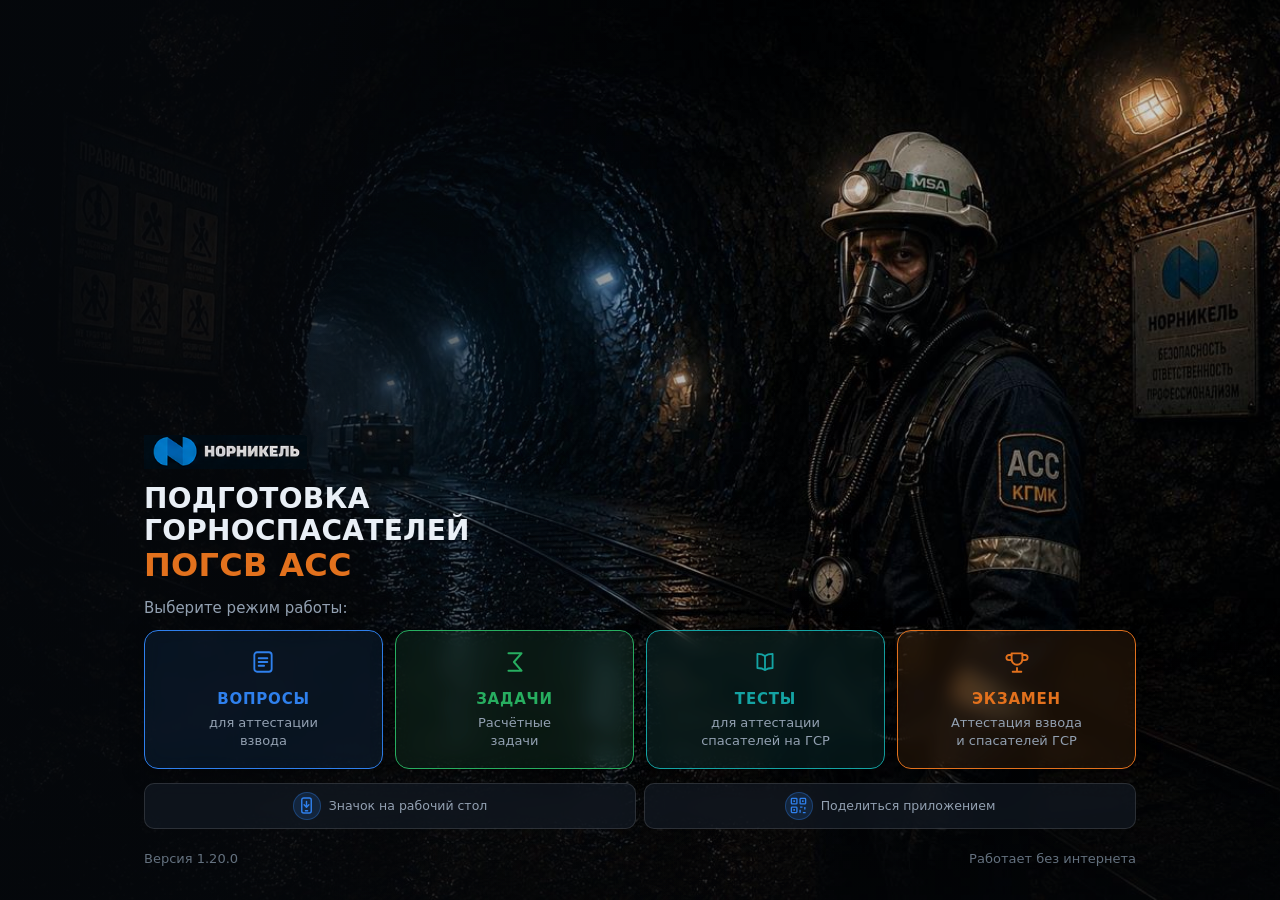
==== index.html @ 76a54cef "Версия 1.20.0: правки по обратной связи от пользователей Вопросы билетов ВГК: - В7-15: верный ответ " ====
<!DOCTYPE html>
<html lang="ru">
<head>
<meta charset="utf-8">
<!-- viewport-fit=cover нужен, чтобы env(safe-area-inset-*) перестал возвращать
     ноль: без него нижняя панель на iPhone уезжает под индикатор «домой».
     Масштабирование пальцами намеренно не запрещаем — им пользуются. -->
<meta name="viewport" content="width=device-width, initial-scale=1, viewport-fit=cover">
<meta name="color-scheme" content="dark">
<!-- Сама страница не кешируется: иначе после обновления приложения браузер
     продолжает показывать старую версию, пока не нажать Ctrl+F5. -->
<meta http-equiv="Cache-Control" content="no-store, must-revalidate">
<meta http-equiv="Pragma" content="no-cache">
<meta http-equiv="Expires" content="0">
<title>Подготовка горноспасателей ПОГСВ АСС</title>

<!-- Метка ?v= обновляется при выпуске новой версии: без неё браузер и телефон
     продолжают показывать старые скрипты из кеша. -->
<link rel="stylesheet" href="assets/styles.css?v=1.20.0">
<link rel="icon" type="image/png" href="assets/img/favicon.png?v=1.20.0">

<!-- Установка на телефон: значок на рабочем столе и запуск без адресной
     строки браузера. Работает после размещения приложения на сайте. -->
<link rel="manifest" href="manifest.webmanifest?v=1.20.0">
<link rel="apple-touch-icon" href="assets/img/icon-192.png?v=1.20.0">
<meta name="theme-color" content="#0b1017">
<meta name="apple-mobile-web-app-capable" content="yes">
<meta name="apple-mobile-web-app-title" content="ПОГСВ АСС">
</head>
<body>

<script>
/* Перехват предложения установки — САМЫМ ПЕРВЫМ, до загрузки всех остальных
   скриптов. Браузер выдаёт beforeinstallprompt один раз и очень рано; если
   подписаться позже, событие уже улетело, и кнопка «Значок на рабочий стол»
   честно, но бесполезно сообщает, что установка недоступна.
   Экран запуска потом забирает событие отсюда. */
window.VGSCH = window.VGSCH || {};
window.VGSCH.install = { event: null, onEvent: null };
window.addEventListener('beforeinstallprompt', function (e) {
  e.preventDefault();
  window.VGSCH.install.event = e;
  if (window.VGSCH.install.onEvent) window.VGSCH.install.onEvent();
});
window.addEventListener('appinstalled', function () {
  window.VGSCH.install.event = null;
  window.VGSCH.install.installed = true;
  if (window.VGSCH.install.onEvent) window.VGSCH.install.onEvent();
});
</script>

<div id="app"></div>

<noscript>
  <div style="padding:24px">Для работы приложения нужен включённый JavaScript.</div>
</noscript>

<!-- Настройки -->
<script src="app/config.js?v=1.20.0"></script>

<!-- Нормативная база (заменяемый блок данных) -->
<script src="app/data/normative/sources.js?v=1.20.0"></script>
<script src="app/data/normative/ustav-251.js?v=1.20.0"></script>
<script src="app/data/normative/fnp-520-app6.js?v=1.20.0"></script>
<script src="app/data/normative/fnp-520-app7.js?v=1.20.0"></script>
<script src="app/data/normative/apparatus.js?v=1.20.0"></script>

<!-- Контент: вопросы и описания задач (заменяемый блок данных) -->
<script src="app/data/questions.js?v=1.20.0"></script>
<script src="app/data/vgk.js?v=1.20.0"></script>
<script src="app/data/tasks/types.js?v=1.20.0"></script>
<script src="app/data/tasks/ranges.js?v=1.20.0"></script>

<!-- Движок -->
<script src="app/engine/rng.js?v=1.20.0"></script>
<script src="app/engine/units.js?v=1.20.0"></script>
<script src="app/engine/solvers/dask.js?v=1.20.0"></script>
<script src="app/engine/solvers/thermal.js?v=1.20.0"></script>
<script src="app/engine/solvers/smoke.js?v=1.20.0"></script>
<script src="app/engine/scheme.js?v=1.20.0"></script>
<script src="app/engine/generator.js?v=1.20.0"></script>
<script src="app/engine/validator.js?v=1.20.0"></script>
<script src="app/engine/pipeline.js?v=1.20.0"></script>

<!-- Каркас интерфейса -->
<script src="app/core/ui.js?v=1.20.0"></script>
<script src="app/core/pdf.js?v=1.20.0"></script>
<script src="app/core/feedback.js?v=1.20.0"></script>
<script src="app/core/state.js?v=1.20.0"></script>
<script src="app/core/router.js?v=1.20.0"></script>

<!-- Экраны -->
<script src="app/screens/start.js?v=1.20.0"></script>
<script src="app/screens/tests.js?v=1.20.0"></script>
<script src="app/screens/tasks.js?v=1.20.0"></script>
<script src="app/screens/exam.js?v=1.20.0"></script>
<script src="app/screens/vgk.js?v=1.20.0"></script>
<script src="app/screens/study.js?v=1.20.0"></script>
<script src="app/screens/protocol.js?v=1.20.0"></script>

<script>
  VGSCH.router.start(document.getElementById('app'));

  /* Работа без связи. Служебный поток разрешён только по https (и на
     localhost): при открытии файла прямо с диска регистрация пропускается —
     там приложение и так не нуждается в сети.
     Метка ?v= передаётся намеренно: по ней поток определяет имя хранилища
     и сам обновляет файлы, когда версия поднимается. */
  if ('serviceWorker' in navigator &&
      (location.protocol === 'https:' || location.hostname === 'localhost')) {

    /* Когда новый служебный поток берёт управление, страница перезагружается
       сама — один раз. Без этого после обновления приходилось обновлять
       вручную дважды: первый заход отдавал новую страницу со старыми
       скриптами, и правки выглядели как непришедшие. */
    var reloaded = false;
    navigator.serviceWorker.addEventListener('controllerchange', function () {
      if (reloaded) return;
      reloaded = true;
      location.reload();
    });

    window.addEventListener('load', function () {
      navigator.serviceWorker.register('sw.js?v=1.20.0').then(function (reg) {
        /* Проверка обновления при каждом запуске: браузер сам ходит за новым
           потоком не всегда, а приложение должно быть свежим. */
        reg.update();
      }).catch(function () {});
    });
  }
</script>
</body>
</html>
---- assets/styles.css ----
/* Подготовка горноспасателей ПОГСВ АСС — оформление по согласованному макету. */

:root {
  color-scheme: dark;

  --bg:        #070b11;
  --bg-deep:   #0a0f17;
  --panel:     #10161f;
  --panel-2:   #161e29;
  --panel-3:   #1b2532;
  --line:      #202b39;
  --line-soft: #18212c;

  --text:      #e9eff6;
  --text-dim:  #93a1b2;
  --text-mute: #64717f;

  /* Заливки режимов заданы с прозрачностью: карточки лежат на снимке
     выработки и должны его пропускать. */
  --tests:     #2f80ed;
  --tests-bg:  rgba(22, 58, 102, .26);
  --tasks:     #27ae60;
  --tasks-bg:  rgba(20, 74, 46, .26);
  --exam:      #e2711d;
  --exam-bg:   rgba(88, 52, 18, .26);
  --study:     #14a3a3;
  --study-bg:  rgba(14, 74, 74, .26);

  --ok:        #27ae60;
  --bad:       #e0524f;
  --warn:      #d9a441;

  --radius:    14px;
  --radius-sm: 10px;
}

* { box-sizing: border-box; }

html, body {
  margin: 0; padding: 0; min-height: 100%;
  color: var(--text);
  font: 16px/1.5 "Segoe UI", Roboto, system-ui, Arial, sans-serif;
  -webkit-text-size-adjust: 100%;
}
/* Серая вспышка по касанию в мобильных браузерах на движке WebKit/Blink
   выглядит как сбой отрисовки: у нас на каждое нажатие есть своя подсветка. */
* { -webkit-tap-highlight-color: transparent; }
/* Убирает задержку ~300 мс перед срабатыванием нажатия: браузер иначе ждёт,
   не окажется ли это двойным касанием для зума. */
button, .option, .pick-item, .mode-card, a { touch-action: manipulation; }
/* Заливка только на html. Если задать её и на body, она перекроет слой
   с фоновым снимком: фон body рисуется позже потомков с отрицательным z-index. */
html { background: var(--bg); }
body { background: transparent; }

/* min-height во весь экран: короткая страница иначе оставляет снизу полосу
   фонового цвета вместо кадра выработки. dvh учитывает адресную строку
   мобильного браузера, которая то появляется, то прячется; vh оставлен
   запасным для браузеров постарше.
   Нижний отступ — запас под фиксированную панель плюс безопасная зона
   (индикатор «домой» на iPhone). */
#app {
  position: relative; z-index: 1;
  min-height: 100vh;
  min-height: 100dvh;
  max-width: 1080px; margin: 0 auto;
  /* Запас снизу — высота нижней панели (57 px) плюс небольшой воздух.
     Стояло 110 px, и полсотни пикселей пустоты гнали страницу в прокрутку
     на ноутбучных экранах. */
  padding: 14px 16px calc(76px + env(safe-area-inset-bottom, 0px));
}
/* На главном экране нижней панели нет — запас под неё не нужен. */
#app[data-screen="start"] { padding-bottom: 24px; }

/* ---------------------------------------------------- фон экранов ------- */

/* Снимок выработки за всем приложением. Кадр свой на каждый режим — выбирается
   по data-screen, который проставляет роутер. Слой закреплён, поэтому при
   прокрутке длинных списков фон стоит на месте. */
body::before {
  content: "";
  position: fixed; inset: 0; z-index: -2;
  background-image: url("img/bg-start.jpg");
  background-size: cover;
  background-position: center;
  background-repeat: no-repeat;
  pointer-events: none;
}
body[data-screen="tests"]::before    { background-image: url("img/bg-tests.jpg"); }
body[data-screen="tasks"]::before    { background-image: url("img/bg-tasks.jpg"); }
body[data-screen="exam"]::before     { background-image: url("img/bg-exam.jpg"); }
body[data-screen="protocol"]::before { background-image: url("img/bg-exam.jpg"); }
body[data-screen="study"]::before    { background-image: url("img/bg-tests.jpg"); }
body[data-screen="vgk"]::before      { background-image: url("img/bg-tests.jpg"); }

/* Затемнение поверх снимка: на рабочих экранах сплошной текст, фон должен
   оставаться фоном. На главном своё затемнение — только слева, под формой. */
body::after {
  content: "";
  position: fixed; inset: 0; z-index: -1;
  background: rgba(5, 8, 12, .84);
  pointer-events: none;
}
body[data-screen="start"]::after { background: rgba(5, 8, 12, .18); }

h1, h2, h3, h4 { margin: 0; font-weight: 700; }
.num { font-variant-numeric: tabular-nums; }
.muted { color: var(--text-dim); font-size: 13.5px; }

/* ============================================================ шапка ====== */

/* Отступы по всему рабочему экрану подобраны так, чтобы вопрос с четырьмя
   вариантами, разбором и кнопками помещался на экран ноутбука целиком:
   прокрутка ради одной кнопки «Далее» раздражает сильнее, чем плотная вёрстка. */
.appbar {
  display: flex; align-items: center; gap: 14px;
  padding: 11px 18px; margin-bottom: 12px;
  background: rgba(15, 21, 30, .78); border: 1px solid var(--line); border-radius: var(--radius);
  -webkit-backdrop-filter: blur(14px) saturate(1.1);
          backdrop-filter: blur(14px) saturate(1.1);
}
.appbar .nav-btn {
  width: 34px; height: 34px; padding: 0; flex: none;
  display: grid; place-items: center;
  background: transparent; border: none; color: var(--text-dim);
}
.appbar .nav-btn:hover { color: var(--text); }
.appbar h2 {
  font-size: 20px; letter-spacing: 1.4px; text-transform: uppercase;
  color: var(--accent, var(--text));
}
.appbar .mode-ic { color: var(--accent, var(--text)); display: grid; place-items: center; }
.appbar .spacer { flex: 1 1 auto; }
.appbar .who { font-size: 12.5px; color: var(--text-mute); text-align: right; line-height: 1.35; }
.appbar .who b { display: block; color: var(--text-dim); font-size: 13.5px; font-weight: 600; }

.timer {
  display: inline-flex; align-items: center; gap: 7px;
  font-size: 16px; font-weight: 600; color: var(--text-dim);
  font-variant-numeric: tabular-nums;
}
.timer.is-low { color: var(--bad); }

/* ========================================================== прогресс ===== */

.progress { margin-bottom: 12px; }
.progress-label { display: flex; justify-content: space-between; font-size: 13px; color: var(--text-dim); margin-bottom: 7px; }
.progress-track { height: 5px; border-radius: 999px; background: var(--panel-2); overflow: hidden; }
.progress-fill { height: 100%; border-radius: 999px; background: var(--accent, var(--tests)); transition: width .3s ease; }

/* ============================================================ панели ===== */

/* Панели полупрозрачные с размытием подложки: снимок выработки просматривается
   по краям и между блоками, но текст на нём не теряется. */
.panel {
  background: rgba(15, 21, 30, .78); border: 1px solid var(--line);
  border-radius: var(--radius); padding: 16px 20px; margin-bottom: 12px;
  -webkit-backdrop-filter: blur(14px) saturate(1.1);
          backdrop-filter: blur(14px) saturate(1.1);
}

/* -------------------------------------------------------- стартовый ----- */

/* Снимок главного экрана лежит на body, поэтому сама панель прозрачная —
   рамка и заливка только мешали бы кадру. */
.start {
  position: relative; overflow: hidden;
  background: transparent; border: none;
  border-radius: var(--radius); padding: 26px 28px;
  min-height: 520px;
}
/* Общий вид выработки за всей панелью — пустое место не остаётся плоским.
   Слой размыт и притемнён: это фон, а не картинка, которую разглядывают.
   Небольшой выход за края (inset) убирает светлую кайму от размытия. */
/* Отдельного снимка выработки в макете нет — интерфейс перекрывает фон целиком,
   вырезать чистую фактуру неоткуда. Поэтому фон берётся из того же кадра:
   он увеличен и сдвинут так, что в рамку попадает порода со светом ламп,
   а силуэт остаётся за краем. Умеренное размытие сохраняет фактуру камня
   и убирает узнаваемые детали. */
/* Снимок главного экрана берётся из общего слоя на body, поэтому здесь
   отдельной картинки нет — элемент оставлен пустым для совместимости разметки. */
.start-bg { display: none; }

/* Затемняется только левая часть, где поверх лежат заголовок и поля.
   Справа снимок открыт: там спасатель и знак, их закрывать нельзя.
   Снизу лёгкая подложка, чтобы карточки режимов не спорили с фактурой. */
.start-veil {
  position: fixed; inset: 0; z-index: -1;
  background:
    linear-gradient(96deg,
      rgba(5, 8, 12, .90) 0%,
      rgba(5, 8, 12, .80) 22%,
      rgba(5, 8, 12, .44) 38%,
      rgba(5, 8, 12, .10) 54%,
      rgba(5, 8, 12, 0) 68%),
    linear-gradient(to top, rgba(5, 8, 12, .42) 0%, rgba(5, 8, 12, .06) 22%, rgba(5, 8, 12, 0) 34%);
  pointer-events: none;
}

/* Снимок прижат к правому краю панели во всю её высоту. Шеврон на рукаве
   находится у правого края кадра, поэтому выравнивание тоже по правому краю —
   при центрировании он срезается. */
.start-head { max-width: 400px; }

/* Поля на главном экране тоже лежат на снимке — делаем их полупрозрачными,
   чтобы не выглядели наклеенными плашками. Размытие держит текст читаемым. */
.start .field-box {
  background: rgba(20, 28, 39, .58);
  border-color: rgba(255, 255, 255, .10);
  -webkit-backdrop-filter: blur(10px);
          backdrop-filter: blur(10px);
}
.start .field-box:focus-within { border-color: var(--tests); }
.start-inner { position: relative; z-index: 1; }
/* Текст и поля держатся левее фотографии; карточки режимов идут во всю ширину. */
.start-head { max-width: 58%; }

/* Логотип с прозрачным фоном — подложки под ним нет, он лежит на панели. */
.brand { display: flex; align-items: center; margin-bottom: 24px; }
.brand img { height: 34px; width: auto; display: block; }

.start h1 { font-size: 28px; line-height: 1.14; letter-spacing: .3px; text-transform: uppercase; }
/* Название подразделения не должно разрываться на две строки. */
.start .unit { display: block; font-size: 32px; color: var(--exam); margin-top: 2px; white-space: nowrap; }
.start .lead { color: var(--text-dim); font-size: 14px; margin: 14px 0 22px; max-width: 40ch; }

.field { margin-bottom: 10px; max-width: 320px; }
.field-box {
  position: relative;
  background: var(--panel-2); border: 1px solid var(--line);
  border-radius: var(--radius-sm);
}
/* Подпись лежит поверх поля и кликов не перехватывает: иначе часть рамки
   не нажимается и выпадающий список открывается не с первого раза. */
.field-box .cap {
  position: absolute; top: 6px; left: 14px; z-index: 1;
  font-size: 11.5px; line-height: 1; color: var(--text-mute);
  pointer-events: none;
}
/* Само поле занимает всю площадь рамки — нажать можно в любую точку. */
.field-box input, .field-box select {
  display: block; width: 100%;
  padding: 21px 38px 7px 14px; margin: 0;
  border: none; background: transparent; color: var(--text);
  font: 600 15px/1.35 inherit;
  appearance: none; -webkit-appearance: none;
  cursor: pointer;
}
.field-box input { cursor: text; }
.field-box input:focus, .field-box select:focus { outline: none; }
.field-box:focus-within { border-color: var(--tests); }
.field-box .ic {
  position: absolute; right: 12px; top: 50%; transform: translateY(-50%);
  color: var(--text-mute); pointer-events: none;
}
/* Выпадающий список рисует система, поэтому фон и цвет задаём явно —
   иначе на тёмной теме пункты бывают нечитаемы. */
.field-box select option { background: #1b2532; color: #e9eff6; }
.field-error { color: var(--bad); font-size: 13px; margin: 4px 0 0; min-height: 1.15em; }

.pick-label { margin: 22px 0 10px; font-size: 13.5px; color: var(--text-dim); }
/* Карточки режимов идут во всю ширину панели, включая полосу под снимком —
   так нижний край заполнен, как на макете. */
.modes { display: grid; grid-template-columns: repeat(4, 1fr); gap: 12px; }
/* Карточки полупрозрачные: сквозь них виден снимок выработки. Размытие
   подложки не даёт фактуре породы мешать чтению подписей. */
.mode-card {
  display: grid; gap: 4px; justify-items: center; text-align: center;
  padding: 16px 10px; border-radius: var(--radius);
  background: var(--c-bg); border: 1px solid var(--c);
  color: var(--text);
  -webkit-backdrop-filter: blur(9px) saturate(1.15);
          backdrop-filter: blur(9px) saturate(1.15);
  box-shadow: 0 6px 22px rgba(0, 0, 0, .35);
}
.mode-card .ic { color: var(--c); margin-bottom: 2px; }
.mode-card .nm { font-size: 14.5px; font-weight: 700; text-transform: uppercase; letter-spacing: .8px; color: var(--c); }
.mode-card .ds { font-size: 12.5px; color: var(--text-dim); font-weight: 400; line-height: 1.35; }
.mode-card:hover:not(:disabled) { filter: brightness(1.25); }
.mode-card:disabled { opacity: .45; }

.start-foot { display: flex; justify-content: space-between; align-items: center; margin-top: 20px; color: var(--text-mute); font-size: 12px; }

/* --------------------------------------- установка на рабочий стол ------ */

/* Своя кнопка вместо ожидания, пока браузер сам предложит установку:
   на Android пункт спрятан в меню «⋮», и до него не доходят. */
.install-btn {
  display: flex; align-items: center; gap: 12px; width: 100%;
  margin-top: 16px; padding: 11px 16px; text-align: left;
  color: var(--text-dim);
  background: rgba(20, 28, 39, .62);
  border: 1px solid rgba(255, 255, 255, .12);
  border-radius: var(--radius-sm);
  -webkit-backdrop-filter: blur(10px);
          backdrop-filter: blur(10px);
}
.install-btn .ic {
  display: grid; place-items: center; flex: none;
  width: 34px; height: 34px; border-radius: 50%;
  color: var(--tests);
  background: rgba(47, 128, 237, .16);
  border: 1px solid rgba(47, 128, 237, .34);
}
.install-btn .tx { display: flex; flex-direction: column; gap: 1px; min-width: 0; }
.install-btn .tx b { font-size: 13.5px; color: var(--text); font-weight: 600; }
.install-btn .tx span { font-size: 11.5px; color: var(--text-mute); }
.install-btn:hover { border-color: var(--tests); }

.install-hint { font-size: 13px; line-height: 1.5; }
/* Путь к установке — нумерованными шагами, а не сплошной строкой:
   человек выполняет их по одному, глядя в меню браузера. */
.install-steps { margin: 7px 0 0; padding-left: 20px; }
.install-steps li { margin-bottom: 3px; }
.install-steps li:last-child { margin-bottom: 0; }

/* Две небольшие кнопки в ряд: поставить значок и показать QR-код.
   Прежняя кнопка занимала всю ширину и спорила с карточками режимов. */
.start-actions { display: flex; gap: 8px; margin-top: 14px; flex-wrap: wrap; }
.mini-btn {
  display: inline-flex; align-items: center; gap: 8px;
  flex: 1 1 0; min-width: 0; padding: 8px 12px;
  font-size: 12.5px; font-weight: 500; text-align: left;
  color: var(--text-dim);
  background: rgba(20, 28, 39, .62);
  border: 1px solid rgba(255, 255, 255, .12);
  border-radius: var(--radius-sm);
  -webkit-backdrop-filter: blur(10px);
          backdrop-filter: blur(10px);
}
.mini-btn .ic {
  display: grid; place-items: center; flex: none;
  width: 28px; height: 28px; border-radius: 50%;
  color: var(--tests);
  background: rgba(47, 128, 237, .16);
  border: 1px solid rgba(47, 128, 237, .34);
}
/* Подпись переносится по словам. Раньше стояла одна строка с многоточием,
   и на телефоне от «Значка на рабочий стол» оставалось «Значок на рабо…» —
   кнопка переставала объяснять, что она делает. */
.mini-btn .tx { min-width: 0; line-height: 1.2; overflow-wrap: break-word; }
.mini-btn:hover { color: var(--text); border-color: var(--tests); }

/* Окно с QR-кодом. Код на белом поле — иначе камеры читают хуже. */
.modal-qr { max-width: 400px; }
.qr-body { text-align: center; }
.qr-img {
  display: block; width: 232px; height: 232px; margin: 0 auto 14px;
  background: #fff; padding: 10px; border-radius: var(--radius-sm);
}
.qr-body .muted { margin: 0 0 12px; }
.qr-link {
  font-size: 12.5px; color: var(--text-dim); word-break: break-all;
  background: var(--bg-deep); border: 1px solid var(--line-soft);
  border-radius: var(--radius-sm); padding: 9px 11px;
}

/* Предложение установки — полосой над заголовком, чтобы его увидели. */
.install-offer {
  display: flex; align-items: center; gap: 12px; flex-wrap: wrap;
  margin-bottom: 16px; padding: 11px 14px;
  background: rgba(20, 28, 39, .74);
  border: 1px solid rgba(47, 128, 237, .38);
  border-radius: var(--radius-sm);
  -webkit-backdrop-filter: blur(10px);
          backdrop-filter: blur(10px);
}
.install-offer .ic {
  display: grid; place-items: center; flex: none;
  width: 34px; height: 34px; border-radius: 50%;
  color: var(--tests);
  background: rgba(47, 128, 237, .16);
  border: 1px solid rgba(47, 128, 237, .34);
}
.install-offer .tx { display: flex; flex-direction: column; gap: 1px; min-width: 0; flex: 1 1 160px; }
.install-offer .tx b { font-size: 13.5px; color: var(--text); }
.install-offer .tx span { font-size: 11.5px; color: var(--text-mute); }
.install-offer .go { display: flex; gap: 7px; flex: none; }
.install-offer .go button { padding: 8px 15px; font-size: 13.5px; }
/* Сообщения под стартовой панелью выравниваются по её ширине. */
.start ~ .notice, .start ~ .footer-note { max-width: 760px; margin-left: auto; margin-right: auto; }

/* ------------------------------------------------------ список выбора --- */

.pick-list { display: grid; gap: 10px; }
.pick-item {
  display: flex; align-items: center; gap: 14px; text-align: left; width: 100%;
  padding: 15px 18px; border-radius: var(--radius-sm);
  background: var(--panel-2); border: 1px solid var(--line); color: var(--text);
}
.pick-item:hover { border-color: var(--accent, var(--tests)); }
.pick-item .t { font-weight: 600; min-width: 0; }
/* Счётчик не переносится и не сжимается: на узком экране длинное название
   раздела ломало «21 вопрос» на две строки, и правый край шёл лесенкой. */
.pick-item .n {
  margin-left: auto; flex: none; white-space: nowrap;
  color: var(--text-mute); font-size: 13px; font-variant-numeric: tabular-nums;
}

/* Карточка выбора аттестации в разделе «Экзамен». */
.kind-card {
  display: grid; grid-template-columns: 44px minmax(0, 1fr) 22px; gap: 14px;
  align-items: center; width: 100%; text-align: left;
  padding: 15px 17px; margin-bottom: 10px;
  background: var(--panel-2); border: 1px solid var(--line); color: var(--text);
}
.kind-card .ic {
  display: grid; place-items: center;
  width: 44px; height: 44px; border-radius: 50%;
  color: var(--c); background: rgba(255, 255, 255, .05);
  border: 1px solid var(--c);
}
.kind-card .tx { display: flex; flex-direction: column; gap: 3px; min-width: 0; }
.kind-card .tx b { font-size: 16px; color: var(--c); letter-spacing: .3px; }
.kind-card .tx span { font-size: 13px; color: var(--text-dim); line-height: 1.4; }
.kind-card .tx .pass { color: var(--text-mute); font-size: 12.5px; }
.kind-card .go { color: var(--text-mute); display: grid; place-items: center; }
.kind-card:hover { border-color: var(--c); }
.kind-card:disabled { opacity: .45; cursor: default; }

/* Сетка билетов: номера в ряд, нажимаются пальцем. */
.ticket-grid {
  display: grid; grid-template-columns: repeat(auto-fill, minmax(76px, 1fr)); gap: 8px;
}
.ticket-btn {
  display: flex; flex-direction: column; align-items: center; gap: 1px;
  padding: 11px 6px; line-height: 1.1;
  background: var(--panel-2); border: 1px solid var(--line); color: var(--text);
}
.ticket-btn .nn { font-size: 19px; font-weight: 700; color: var(--study); }
.ticket-btn .tt { font-size: 11px; color: var(--text-mute); }
.ticket-btn:hover { border-color: var(--study); }

/* =========================================================== кнопки ====== */

button {
  font: inherit; font-weight: 600; cursor: pointer;
  padding: 11px 20px; border-radius: var(--radius-sm);
  border: 1px solid var(--line); background: var(--panel-2); color: var(--text);
  transition: filter .15s, border-color .15s, transform .05s;
  display: inline-flex; align-items: center; gap: 8px; justify-content: center;
}
button:hover:not(:disabled) { border-color: var(--accent, var(--tests)); }
button:active:not(:disabled) { transform: translateY(1px); }
button:disabled { opacity: .4; cursor: not-allowed; }
button:focus-visible { outline: 2px solid var(--accent, var(--tests)); outline-offset: 2px; }
button.primary { background: var(--accent, var(--tests)); border-color: transparent; color: #fff; }
button.primary:hover:not(:disabled) { filter: brightness(1.1); }
button.ok { background: var(--ok); border-color: transparent; color: #fff; }

.actions { display: flex; gap: 10px; flex-wrap: wrap; align-items: center; margin-top: 14px; }
.actions .spacer { flex: 1 1 auto; }

/* ========================================================== вопросы ====== */

.question { font-size: 17.5px; line-height: 1.4; margin-bottom: 14px; }
.qbox {
  background: var(--panel-2); border: 1px solid var(--line);
  border-radius: var(--radius-sm); padding: 13px 16px; margin-bottom: 13px;
}
.options { display: grid; gap: 8px; }
/* Сетка с фиксированными колонками: кружок, буква, текст, отметка.
   Текст всех вариантов начинается с одной вертикали независимо от длины. */
.option {
  display: grid;
  grid-template-columns: 20px 20px minmax(0, 1fr) 22px;
  gap: 12px; align-items: start; text-align: left; width: 100%;
  padding: 11px 15px; font-weight: 400; line-height: 1.45;
  background: rgba(24, 32, 44, .72); border: 1px solid var(--line);
  border-radius: var(--radius-sm);
}
.option > span:nth-child(3) { min-width: 0; overflow-wrap: anywhere; }
/* Кружок и отметка центруются по ПЕРВОЙ строке текста, а не по её верху.
   Отступ считается от высоты строки (1.45em), поэтому выравнивание держится
   при любом размере шрифта — и на телефоне, и на мониторе. Раньше здесь
   стояли подобранные на глаз 1–2 px, и значки съезжали относительно букв. */
.option .marker {
  width: 20px; height: 20px; border-radius: 50%;
  margin-top: calc((1.45em - 20px) / 2);
  border: 2px solid var(--text-mute); display: grid; place-items: center;
}
.option .marker::after { content: ""; width: 8px; height: 8px; border-radius: 50%; background: transparent; }
.option .let { color: var(--text-dim); font-weight: 600; }
.option.is-picked { border-color: var(--accent, var(--tests)); }
.option.is-picked .marker { border-color: var(--accent, var(--tests)); }
.option.is-picked .marker::after { background: var(--accent, var(--tests)); }
.option.is-correct { border-color: var(--ok); background: rgba(39, 174, 96, .13); }
.option.is-correct .marker { border-color: var(--ok); }
.option.is-correct .marker::after { background: var(--ok); }
.option.is-wrong { border-color: var(--bad); background: rgba(224, 82, 79, .13); }
.option.is-wrong .marker { border-color: var(--bad); }
.option.is-wrong .marker::after { background: var(--bad); }
.option .tick { grid-column: 4; margin-top: calc((1.45em - 20px) / 2); }
.option:disabled { cursor: default; opacity: 1; }

/* --------------------------------------------------------- вердикт ------ */

.verdict {
  display: flex; gap: 13px; align-items: flex-start;
  margin-top: 13px; padding: 11px 14px; border-radius: var(--radius-sm);
  border: 1px solid;
}
.verdict.ok  { background: rgba(39, 174, 96, .10); border-color: rgba(39, 174, 96, .45); }
.verdict.bad { background: rgba(224, 82, 79, .10); border-color: rgba(224, 82, 79, .45); }
.verdict .vic { flex: none; margin-top: 1px; }
.verdict.ok .vic  { color: var(--ok); }
.verdict.bad .vic { color: var(--bad); }
.verdict b { display: block; margin-bottom: 4px; }
.verdict.ok b  { color: #6fd39b; }
.verdict.bad b { color: #f28e8b; }
.verdict .txt { font-size: 14px; color: var(--text-dim); }
.verdict .src { display: block; margin-top: 7px; font-size: 12.5px; color: var(--text-mute); }
/* Снимок показывается целиком: высота задаётся им, ширина подстраивается.
   Так рамка ровно облегает фигуру — раньше стояла фиксированная ширина
   и min-height, из-за чего под коротким текстом оставалась пустая полоса
   и короткие задачи всё равно приходилось прокручивать.
   Ограничение по высоте — на сам снимок, а не на блок: обрезать каску
   или поднятую руку нельзя, поэтому object-fit: contain. */
.verdict { align-items: stretch; }
.verdict-photo {
  flex: none; align-self: center;
  height: 104px; width: auto; max-width: 104px;
  object-fit: contain; object-position: center;
  border-radius: var(--radius-sm);
}
.verdict > div { align-self: center; }

/* =========================================================== задачи ====== */

.task-inputs {
  background: var(--bg-deep); border: 1px solid var(--line-soft);
  border-radius: var(--radius-sm); padding: 14px 17px; margin: 16px 0;
}
.task-inputs h4 { font-size: 12.5px; color: var(--text-dim); text-transform: uppercase; letter-spacing: .9px; margin-bottom: 8px; }
.task-inputs ul { margin: 0; padding-left: 19px; }
.task-inputs li { font-size: 14px; margin: 4px 0; }

.answer-row { display: flex; gap: 10px; align-items: center; flex-wrap: wrap; }
.answer-row input {
  flex: 1 1 200px; max-width: 260px; padding: 12px 14px;
  background: var(--panel-2); border: 1px solid var(--line);
  border-radius: var(--radius-sm); color: var(--text); font: inherit;
}
.answer-row input:focus { outline: none; border-color: var(--accent, var(--tasks)); }
.answer-row .unit { color: var(--text-dim); font-size: 14px; }

/* -------------------------------------------------- пошаговое решение --- */

.solve { display: grid; grid-template-columns: 210px 1fr; gap: 16px; margin-top: 16px; }
.solve-nav { display: grid; gap: 6px; align-content: start; }
/* Сетка вместо flex: подписи всех шагов начинаются с одной вертикали,
   даже когда номер однозначный, а название переносится на две строки. */
.solve-nav button {
  display: grid; grid-template-columns: 22px minmax(0, 1fr); gap: 10px;
  align-items: start; text-align: left; width: 100%;
  padding: 10px 12px; font-size: 13px; font-weight: 500; line-height: 1.45;
  background: var(--panel-2); border: 1px solid transparent;
}
.solve-nav button .n {
  width: 22px; height: 22px; border-radius: 50%;
  margin-top: calc((1.45em - 22px) / 2);
  background: var(--panel-3); color: var(--text-dim);
  display: grid; place-items: center; font-size: 11.5px; font-weight: 700;
}
.solve-nav button.is-active { background: var(--tasks-bg); border-color: var(--tasks); }
.solve-nav button.is-active .n { background: var(--tasks); color: #fff; }
.solve-body {
  background: var(--bg-deep); border: 1px solid var(--line-soft);
  border-radius: var(--radius-sm); padding: 16px 18px;
}
.solve-body h4 { font-size: 15px; color: var(--tasks); margin-bottom: 8px; }
.solve-body .val { font-size: 15px; font-variant-numeric: tabular-nums; margin: 6px 0; }
.solve-body .pt { margin-top: 10px; font-size: 12.5px; color: var(--text-mute); }
.solve-body .dt { margin-top: 8px; font-size: 13px; color: var(--text-dim); }

/* ============================================================ схема ====== */

.scheme-wrap {
  margin: 16px 0; padding: 10px; overflow-x: auto;
  background: var(--bg-deep); border: 1px solid var(--line-soft); border-radius: var(--radius-sm);
}
.scheme { display: block; width: 100%; min-width: 540px; height: auto; }
.scheme-route { stroke: var(--exam); stroke-width: 2.5; stroke-linejoin: round; }
.scheme-node { fill: var(--tests); }
.scheme-node.is-base { fill: var(--ok); }
.scheme-node.is-target { fill: var(--bad); }
.scheme-len { font: 600 13px "Segoe UI", Arial; fill: var(--text); }
.scheme-angle { font: 12px "Segoe UI", Arial; fill: var(--text-dim); }
.scheme-node-label { font: 11.5px "Segoe UI", Arial; fill: var(--text-mute); }

/* ====================================================== тестирование ==== */

.exam-overview { display: grid; grid-template-columns: 1fr auto; gap: 20px; align-items: center; }
.exam-overview .ttl { font-size: 17px; margin-bottom: 6px; }
.exam-overview .cnt { color: var(--text-dim); font-size: 14px; margin-bottom: 12px; }

.part-card { display: flex; align-items: center; gap: 16px; padding: 16px 18px; }
.part-card .pic {
  width: 46px; height: 46px; flex: none; border-radius: var(--radius-sm);
  background: var(--c-bg); color: var(--c); display: grid; place-items: center;
}
.part-card .info { flex: 1 1 auto; min-width: 0; }
.part-card .info h4 { font-size: 15.5px; color: var(--c); margin-bottom: 2px; }
.part-card .info .sub { font-size: 13px; color: var(--text-dim); margin-bottom: 8px; }
.part-card .bar { display: flex; align-items: center; gap: 10px; }
.part-card .bar .progress-track { flex: 1 1 auto; }
.part-card .bar .pct { font-size: 13px; color: var(--text-dim); font-variant-numeric: tabular-nums; }

/* ============================================================ итоги ====== */

.summary-grid { display: grid; grid-template-columns: auto 1fr; gap: 24px; align-items: center; }
.donut { width: 176px; height: 176px; }
.donut-track { stroke: var(--panel-3); }
.donut-fill { stroke: var(--ok); stroke-linecap: round; transition: stroke-dashoffset .7s ease; }
.donut-fill.is-bad { stroke: var(--bad); }
.donut-fill.is-part { stroke: var(--exam); }
.donut-text { font: 700 34px "Segoe UI", Arial; fill: var(--text); }
.donut-sub { font: 12px "Segoe UI", Arial; fill: var(--text-dim); }

.score-rows { display: grid; gap: 10px; }
.score-row {
  display: flex; justify-content: space-between; align-items: baseline; gap: 16px;
  padding: 14px 18px; background: var(--panel-2); border: 1px solid var(--line);
  border-radius: var(--radius-sm);
}
.score-row .v { font-size: 22px; font-weight: 700; font-variant-numeric: tabular-nums; }
.score-row .v small { font-size: 14px; color: var(--text-mute); font-weight: 400; }
.score-row.total { border-color: var(--exam); }
.score-row.total .v { color: var(--exam); }

.banner {
  display: flex; gap: 14px; align-items: center;
  margin-top: 16px; padding: 15px 18px; border-radius: var(--radius-sm);
}
.banner.ok  { background: rgba(39, 174, 96, .11); border: 1px solid rgba(39, 174, 96, .4); }
.banner.bad { background: rgba(224, 82, 79, .11); border: 1px solid rgba(224, 82, 79, .4); }
.banner .bic { flex: none; }
.banner.ok .bic  { color: var(--exam); }
.banner.bad .bic { color: var(--bad); }
.banner b { display: block; margin-bottom: 3px; }
.banner.ok b  { color: #6fd39b; }
.banner.bad b { color: #f28e8b; }
.banner span { font-size: 14px; color: var(--text-dim); }

.exam-title { text-align: center; font-size: 24px; color: var(--exam); text-transform: uppercase; letter-spacing: 1px; margin-bottom: 20px; }

/* ======================================================= слабые темы ===== */

.weak {
  margin-top: 18px; padding: 16px 18px;
  background: var(--bg-deep); border: 1px solid var(--line-soft);
  border-radius: var(--radius-sm);
}
.weak h4 { font-size: 15px; margin-bottom: 4px; }
.weak-list { display: grid; gap: 8px; }
.weak-item {
  display: grid;
  grid-template-columns: minmax(0, 1fr) auto 22px;
  grid-template-areas: "t n g" "b b g";
  gap: 6px 12px; align-items: center; text-align: left; width: 100%;
  padding: 12px 14px;
  background: var(--panel-2); border: 1px solid var(--line);
}
.weak-item:hover { border-color: var(--bad); }
.weak-item .wt { grid-area: t; font-weight: 600; font-size: 14.5px; min-width: 0; overflow-wrap: anywhere; }
.weak-item .wn { grid-area: n; font-size: 12.5px; color: #f28e8b; white-space: nowrap; }
.weak-item .wbar { grid-area: b; }
.weak-item .wgo { grid-area: g; color: var(--text-mute); display: grid; place-items: center; }

/* ============================================================ разбор ===== */

.review-item { padding: 15px 18px; margin-bottom: 10px; border-radius: var(--radius-sm); background: var(--panel-2); border: 1px solid var(--line); border-left-width: 3px; }
.review-item.ok  { border-left-color: var(--ok); }
.review-item.bad { border-left-color: var(--bad); }
.review-item .q { font-weight: 600; margin-bottom: 9px; line-height: 1.4; }
.review-item .line { font-size: 14px; margin: 4px 0; display: flex; gap: 8px; }
.review-item .line .k { color: var(--text-mute); flex: none; min-width: 132px; }
.review-item .line.bad .a { color: #f28e8b; }
.review-item .line.ok .a { color: #6fd39b; }
.review-item .tag { font-size: 11px; text-transform: uppercase; letter-spacing: .7px; color: var(--tasks); }

/* ========================================================== протокол ===== */

.report-grid { display: grid; grid-template-columns: 1fr auto; gap: 20px; align-items: stretch; }
.report-photo { width: 190px; border-radius: var(--radius-sm); object-fit: cover; object-position: center top; }

.protocol {
  background: #efe9dc; color: #1b1f24;
  border-radius: 4px; padding: 24px 26px;
  box-shadow: 0 10px 30px rgba(0, 0, 0, .45);
}
.protocol h3 { font-size: 14px; margin-bottom: 11px; letter-spacing: .5px; }
.protocol h3.h-errors { margin-top: 18px; }
.protocol dl { display: grid; grid-template-columns: auto 1fr; gap: 3px 14px; margin: 0 0 14px; font-size: 13px; }
.protocol dt { color: #5d6570; }
.protocol dd { margin: 0; font-weight: 600; }
/* Фиксированная раскладка и перенос по буквам: иначе длинные вопросы
   растягивают таблицу за пределы экрана телефона. */
.protocol table { width: 100%; border-collapse: collapse; table-layout: fixed; margin-bottom: 4px; }
.protocol th, .protocol td { overflow-wrap: anywhere; hyphens: auto; vertical-align: top; }
.protocol th, .protocol td { border-bottom: 1px solid #cdc5b5; padding: 6px 4px; text-align: left; font-size: 13px; }
.protocol th { color: #5d6570; font-weight: 500; }
.protocol th.r { text-align: right; }
.protocol td.num { text-align: right; font-variant-numeric: tabular-nums; font-weight: 600; }
.protocol tr.total td, .protocol tr.total th { border-top: 2px solid #a89d88; border-bottom: none; font-weight: 700; }
.protocol .accent { color: #c25a12; }
.protocol .verdict-line { margin: 10px 0 0; font-weight: 700; }

/* Столбцы таблицы ошибок заданы явно: при автоподборе номер занимал
   четверть ширины, а на текст вопроса не оставалось места. */
.protocol .t-errors .c-n { width: 34px; }
.protocol .t-errors .c-q { width: auto; }
.protocol .t-errors .c-g { width: 24%; }
.protocol .t-errors .c-a { width: 24%; }
/* Ответ аттестуемого выделен: в протоколе его ищут глазами первым. */
.protocol .t-errors .given { color: #a8322f; }
/* Пункт НПА — строкой под вопросом, отдельного столбца больше нет. */
.protocol .t-errors .src { display: block; margin-top: 3px; font-size: 11px; color: #6b7480; }

/* Две равные колонки с чертой сверху. Было justify-content: space-between —
   подписи разъезжались к краям листа и висели без опоры. */
.protocol .sign {
  margin-top: 26px; padding-top: 12px; border-top: 1px solid #cdc5b5;
  display: grid; grid-template-columns: 1fr 1fr; gap: 20px;
  font-size: 12px; color: #4c545e;
}
.protocol .sign b { display: block; font-weight: 500; font-size: 10.5px; color: #6b7480; margin-bottom: 6px; }

/* ================================================== нижняя навигация ==== */

.tabbar {
  position: fixed; left: 0; right: 0; bottom: 0; z-index: 20;
  display: grid; grid-template-columns: repeat(4, 1fr);
  background: rgba(11, 16, 23, .82);
  border-top: 1px solid var(--line);
  -webkit-backdrop-filter: blur(14px) saturate(1.1);
          backdrop-filter: blur(14px) saturate(1.1);
  padding-bottom: env(safe-area-inset-bottom, 0);
}
.tabbar button {
  flex-direction: column; gap: 3px; padding: 9px 4px;
  background: none; border: none; border-radius: 0;
  color: var(--text-mute); font-size: 11.5px; font-weight: 500;
  line-height: 1.2; text-align: center;
}
.tabbar button .ic { display: grid; place-items: center; }
.tabbar button:hover { color: var(--text-dim); }
.tabbar button.is-active { color: var(--c); }

/* ========================================================== изучение ===== */

/* Две колонки: слева меню тем, справа ответ. */
.study-layout {
  display: grid;
  grid-template-columns: minmax(220px, 300px) minmax(0, 1fr);
  gap: 22px;
  align-items: start;
}
.study-main { min-width: 0; }

.study-body {
  background: var(--bg-deep); border: 1px solid var(--line-soft);
  border-radius: var(--radius-sm); padding: 18px 20px; margin-top: 12px;
  font-size: 15.5px; line-height: 1.62; color: var(--text);
}
.study-body p { margin: 0 0 12px; }
.study-body p:last-child { margin-bottom: 0; }
.study-topic { font-size: 18px; line-height: 1.4; }

.study-nav { display: grid; gap: 6px; align-content: start; }
.study-nav-title {
  font-size: 11.5px; text-transform: uppercase; letter-spacing: .9px;
  color: var(--text-mute); margin-bottom: 4px; padding: 0 2px;
}
.study-nav button {
  display: grid; grid-template-columns: 22px minmax(0, 1fr); gap: 10px;
  align-items: start; text-align: left; width: 100%;
  padding: 10px 13px; font-size: 13.5px; font-weight: 500; line-height: 1.45;
  background: var(--panel-2); border: 1px solid transparent;
}
.study-nav button .n {
  width: 22px; height: 22px; border-radius: 50%;
  margin-top: calc((1.45em - 22px) / 2);
  background: var(--panel-3); color: var(--text-dim);
  display: grid; place-items: center; font-size: 11.5px; font-weight: 700;
}
.study-nav button .tt {
  min-width: 0; overflow-wrap: anywhere;
  display: -webkit-box; -webkit-line-clamp: 3; -webkit-box-orient: vertical; overflow: hidden;
}
.study-nav button.is-active { background: var(--study-bg); border-color: var(--study); }
.study-nav button.is-active .n { background: var(--study); color: #fff; }
.study-nav button.is-active .tt { -webkit-line-clamp: 6; }

/* ============================================ сообщение об ошибке ======== */

/* Кнопка под вопросом и под задачей. Заметная, но не спорящая с «Далее»:
   приглушённый янтарь, подпись второй строкой — что именно сюда писать. */
.report-row { display: flex; margin-top: 12px; }
.report-btn {
  display: inline-flex; align-items: center; gap: 11px;
  padding: 9px 16px 9px 11px; text-align: left;
  color: var(--text-dim);
  background: linear-gradient(180deg, rgba(230, 160, 60, .10), rgba(230, 160, 60, .04));
  border: 1px solid rgba(230, 160, 60, .30);
  border-radius: 999px;
  transition: border-color .16s, background .16s, color .16s, transform .16s;
}
.report-ico {
  display: inline-flex; align-items: center; justify-content: center;
  width: 28px; height: 28px; flex: none; border-radius: 50%;
  color: var(--warn);
  background: rgba(230, 160, 60, .14);
  border: 1px solid rgba(230, 160, 60, .32);
}
.report-txt { display: flex; flex-direction: column; gap: 1px; min-width: 0; }
.report-t { font-size: 13.5px; font-weight: 600; letter-spacing: .2px; }
.report-s { font-size: 11.5px; color: var(--text-mute); }

.report-btn:hover {
  color: var(--text);
  border-color: rgba(230, 160, 60, .60);
  background: linear-gradient(180deg, rgba(230, 160, 60, .18), rgba(230, 160, 60, .07));
  transform: translateY(-1px);
}
.report-btn:hover .report-ico { background: rgba(230, 160, 60, .24); }
.report-btn:active { transform: none; }
.report-btn:focus-visible { outline: 2px solid var(--warn); outline-offset: 2px; }

.modal-overlay {
  position: fixed; inset: 0; z-index: 100;
  display: flex; align-items: center; justify-content: center;
  padding: 20px;
  padding-bottom: calc(20px + env(safe-area-inset-bottom, 0px));
  background: rgba(4, 7, 11, .72);
  -webkit-backdrop-filter: blur(4px);
          backdrop-filter: blur(4px);
}
body.is-modal { overflow: hidden; }

.modal {
  width: 100%; max-width: 560px;
  max-height: 88vh;
  max-height: 88dvh;   /* с учётом адресной строки мобильного браузера */
  display: flex; flex-direction: column;
  background: var(--panel); border: 1px solid var(--line);
  border-radius: var(--radius);
  box-shadow: 0 24px 60px rgba(0, 0, 0, .6);
}
/* Докрутив список до конца, палец не должен утягивать за собой всю страницу. */
.modal-body { overscroll-behavior: contain; }
.modal-head {
  display: flex; align-items: center; gap: 12px;
  padding: 16px 18px; border-bottom: 1px solid var(--line-soft);
}
.modal-head h3 { font-size: 16px; }
.modal-x { margin-left: auto; padding: 4px; background: none; border: none; color: var(--text-mute); }
.modal-x:hover { color: var(--text); }
.modal-badge {
  display: inline-flex; align-items: center; justify-content: center;
  width: 30px; height: 30px; flex: none; border-radius: 50%;
  color: var(--warn);
  background: rgba(230, 160, 60, .14);
  border: 1px solid rgba(230, 160, 60, .32);
}
.modal-report .modal-head { gap: 11px; }
.modal-note {
  margin: 12px 0 0; font-size: 12.5px; line-height: 1.5;
  color: var(--text-mute);
}

.modal-body { padding: 16px 18px; overflow-y: auto; }
.modal-ctx {
  padding: 11px 13px; margin-bottom: 14px;
  background: var(--bg-deep); border: 1px solid var(--line-soft);
  border-radius: var(--radius-sm);
}
.modal-ctx .k { font-size: 11.5px; text-transform: uppercase; letter-spacing: .8px; color: var(--text-mute); margin-bottom: 5px; }
.modal-ctx .t { font-size: 13.5px; color: var(--text-dim); line-height: 1.45; }
.modal-label { display: block; font-size: 13px; color: var(--text-dim); margin-bottom: 6px; }
.modal textarea {
  width: 100%; padding: 11px 13px; resize: vertical;
  background: var(--panel-2); color: var(--text);
  border: 1px solid var(--line); border-radius: var(--radius-sm);
  font: inherit; font-size: 14.5px; line-height: 1.45;
}
.modal textarea:focus { outline: none; border-color: var(--tests); }

.modal-foot {
  display: flex; flex-wrap: wrap; gap: 8px; align-items: center;
  padding: 14px 18px; border-top: 1px solid var(--line-soft);
}
.modal-foot .spacer { flex: 1 1 auto; }
.modal-foot button { padding: 9px 15px; font-size: 14px; }

/* Три уровня кнопок в подвале: отказ — вспомогательное — главное действие. */
.modal-foot .btn-quiet {
  background: none; border: 1px solid transparent; color: var(--text-mute);
}
.modal-foot .btn-quiet:hover { color: var(--text); border-color: var(--line); }

.modal-foot .btn-ghost {
  display: inline-flex; align-items: center; gap: 7px;
  background: var(--panel-2); border: 1px solid var(--line); color: var(--text-dim);
}
.modal-foot .btn-ghost:hover { color: var(--text); border-color: var(--line-strong, var(--text-mute)); }

.btn-send {
  display: inline-flex; align-items: center; gap: 8px;
  padding: 10px 18px; font-size: 14px; font-weight: 600; color: #14100a;
  background: linear-gradient(180deg, #f0ac48, #d98f24);
  border: 1px solid rgba(255, 210, 140, .55);
  border-radius: var(--radius-sm);
  box-shadow: 0 6px 16px rgba(217, 143, 36, .28);
  transition: filter .16s, transform .16s, box-shadow .16s;
}
.btn-send:hover { filter: brightness(1.07); transform: translateY(-1px); }
.btn-send:active { transform: none; }
.btn-send:focus-visible { outline: 2px solid #f0ac48; outline-offset: 2px; }
.btn-send svg { stroke-width: 2; }

/* Пока идёт отправка — кнопка гаснет и не принимает повторных нажатий. */
.btn-send.is-busy, .btn-send:disabled {
  filter: none; opacity: .6; cursor: default; transform: none; box-shadow: none;
}

/* Экран после успешной отправки — вместо тела окна. */
.modal-done { padding: 34px 26px 26px; text-align: center; }
.modal-done .done-ico {
  display: inline-flex; align-items: center; justify-content: center;
  width: 56px; height: 56px; margin-bottom: 14px; border-radius: 50%;
  color: var(--ok);
  background: rgba(39, 174, 96, .12);
  border: 1px solid rgba(39, 174, 96, .40);
}
.modal-done .done-ico svg { width: 30px; height: 30px; }
.modal-done h3 { font-size: 17px; margin-bottom: 7px; }
.modal-done p { font-size: 13.5px; line-height: 1.55; color: var(--text-dim); margin-bottom: 20px; }

/* ============================================================ прочее ===== */

.notice {
  padding: 13px 16px; margin-bottom: 14px; font-size: 14px;
  border-radius: var(--radius-sm);
  background: rgba(217, 164, 65, .09); border-left: 3px solid var(--warn); color: #e6d0a2;
}
.footer-note { margin-top: 20px; text-align: center; color: var(--text-mute); font-size: 12px; }

/* ============================================================= печать ==== */

@media print {
  #app { max-width: none; padding: 0; }
  .appbar, .actions, .tabbar, .no-print, .report-photo { display: none !important; }
  .report-grid { display: block; }
  html, body { background: #fff; color: #000; }
  .protocol { box-shadow: none; background: #fff; border-radius: 0; padding: 0; }
}

/* ======================================================= адаптивность ==== */

@media (max-width: 980px) {
  .start-head { max-width: 58%; }
  .solve { grid-template-columns: 1fr; }
  .report-grid { grid-template-columns: 1fr; }
  .report-photo { display: none; }
}

@media (max-width: 860px) {
  /* Меню тем становится горизонтальной лентой над текстом: на телефоне
     колонка в 300 px съела бы весь экран. */
  .study-layout { grid-template-columns: 1fr; gap: 14px; }
  .study-nav {
    grid-auto-flow: column; grid-auto-columns: minmax(190px, 76vw);
    overflow-x: auto; padding-bottom: 6px;
    scroll-snap-type: x mandatory; -webkit-overflow-scrolling: touch;
  }
  .study-nav button { scroll-snap-align: start; }
  .study-nav-title { display: none; }
  .study-nav button .tt,
  .study-nav button.is-active .tt { -webkit-line-clamp: 2; }
}

@media (max-width: 760px) {
  .modes { grid-template-columns: repeat(2, 1fr); }
}

@media (max-width: 620px) {
  #app { padding: 12px 12px calc(76px + env(safe-area-inset-bottom, 0px)); }
  .start { padding: 18px 14px; }
  /* На телефоне колонка в 60 % не вмещает слово «ГОРНОСПАСАТЕЛЕЙ»: отдаём
     заголовку всю ширину. */
  .start-head { max-width: none; }
  .start h1 { font-size: 20px; }
  .start .unit { font-size: 23px; }
  .brand img { height: 32px; }
  .field-box input, .field-box select { padding: 21px 34px 7px 12px; }
  .modes { grid-template-columns: repeat(2, 1fr); gap: 8px; }
  .mode-card { padding: 12px 8px; }
  .mode-card .nm { font-size: 12.5px; letter-spacing: .4px; }
  .mode-card .ds { font-size: 11px; }
  .panel { padding: 16px 15px; }
  .question { font-size: 16.5px; }
  .summary-grid { grid-template-columns: 1fr; justify-items: center; }
  .exam-overview { grid-template-columns: 1fr; justify-items: center; text-align: center; }
  .appbar { padding: 12px 14px; gap: 10px; }
  .appbar h2 { font-size: 16px; letter-spacing: 1px; }
  .appbar .who { display: none; }
  .tabbar button { font-size: 10.5px; padding: 8px 2px; gap: 2px; }
  .tabbar button .ic svg { width: 21px; height: 21px; }
  .study-body { padding: 15px 15px; font-size: 15px; }
  .review-item .line { flex-direction: column; gap: 2px; }
  .review-item .line .k { min-width: 0; }

  /* Протокол на телефоне: подписи над значениями, таблицы мельче. */
  /* Протокол на телефоне: подписи над значениями в две колонки,
     таблицы мельче, столбец с ответом уже — вопросу нужно место. */
  .protocol { padding: 15px 12px; }
  .protocol dl { grid-template-columns: auto 1fr; gap: 2px 10px; font-size: 12px; }
  .protocol dt { font-size: 12px; }
  .protocol dd { font-size: 12.5px; }
  .protocol h3 { font-size: 13px; }
  .protocol th, .protocol td { padding: 5px 3px; font-size: 11.5px; }
  .protocol .t-errors .c-n { width: 26px; }
  .protocol .t-errors .c-g { width: 27%; }
  .protocol .t-errors .c-a { width: 27%; }
  .protocol .t-errors .src { font-size: 10px; }
  .protocol .sign { grid-template-columns: 1fr; gap: 14px; font-size: 11.5px; }

  /* Итоговые кольца и подписи вкладок компактнее. */
  .donut { width: 148px; height: 148px; }
  .weak-item { grid-template-columns: minmax(0, 1fr) 20px;
               grid-template-areas: "t g" "n g" "b b"; }
  .modal-foot button { flex: 1 1 46%; justify-content: center; }
  .modal-foot .btn-send { flex: 1 1 100%; order: -1; }
  .modal-foot .spacer { display: none; }
  .modal-done { padding: 26px 18px 20px; }

  /* Кнопка обращения на телефоне — во всю ширину, подпись убрана. */
  .report-btn { width: 100%; border-radius: var(--radius-sm); }
  .report-s { display: none; }

  /* Вердикт: снимок ниже, чтобы тексту оставалась читаемая колонка. */
  .verdict { gap: 11px; padding: 11px 12px; }
  .verdict-photo { height: 84px; max-width: 84px; }

  /* Ряды кнопок в подвале экранов: на узком экране в строку они не влезают,
     и «Далее» уезжала за край. Раскладываем в колонку, главная — сверху. */
  .actions { flex-wrap: wrap; gap: 8px; }
  .actions .spacer { display: none; }
  .actions button { flex: 1 1 100%; justify-content: center; }
  .actions button.primary, .actions button.ok { order: -1; }
}

/* ---- Главный экран на телефоне, вертикально --------------------------- */

/* Общий кадр выработки на узком экране бесполезен: при заполнении по ширине
   от него остаётся середина туннеля, а спасатель уезжает за край. Поэтому
   здесь свой снимок — тот же кадр, обрезанный по пояс, — и лежит он полосой
   сверху, а не за всей страницей. В кадр попадают каска, шеврон «АСС КГМК»
   на рукаве и табличка «Норникель» справа.

   Высота полосы — одно число --band на весь блок: от него считаются и размер
   картинки, и переход вуали, и отступ содержимого. Ограничение по высоте
   экрана обязательно: главный экран должен помещаться целиком, поэтому
   на низком телефоне полоса сама становится ниже, подрезая кадр по бокам. */
@media (max-width: 620px) and (orientation: portrait) {
  /* 77vw — высота кадра при заполнении по ширине (пропорции 1180×903).
     Выше этого значения --band поднимать нельзя: под снимком появится
     пустая полоса. Ниже — можно: вуаль просто гасит кадр раньше. */
  body[data-screen="start"] { --band: min(77vw, 34vh); }

  body[data-screen="start"]::before {
    /* Два слоя. Сверху — обрезанный по пояс кадр во всю ширину экрана
       (раньше высота задавалась жёстко, и на узком экране картинка
       переставала доставать до краёв). Под ним, на весь экран, — общий
       снимок выработки: ниже полосы фон не обрывается в чёрное, а
       продолжается туннелем, как на компьютере. */
    background-image: url("img/bg-start-mobile.jpg"), url("img/bg-start.jpg");
    background-size: 100% auto, cover;
    background-position: top center, center;
    background-repeat: no-repeat, no-repeat;
  }
  /* Вуаль ниже полосы намеренно не доводится до сплошной: сквозь неё видно
     продолжение выработки, но текст поверх читается без напряжения.
     Заодно она прячет стык двух кадров на границе полосы. */
  body[data-screen="start"]::after {
    background: linear-gradient(180deg,
      rgba(5, 8, 12, 0)    0,
      rgba(5, 8, 12, .05)  calc(var(--band) * .58),
      rgba(5, 8, 12, .58)  calc(var(--band) * .84),
      rgba(7, 11, 17, .84) calc(var(--band) * .95),
      rgba(7, 11, 17, .88) var(--band),
      rgba(7, 11, 17, .88) 100%);
  }
  /* Вертикальная вуаль теперь целиком в ::after — этот слой лишний. */
  .start-veil { display: none; }

  /* Содержимое начинается под полосой. Пояснительный абзац на телефоне
     убран, подписи и отступы сжаты — всё ради того, чтобы экран
     помещался без прокрутки. */
  /* Заголовок заходит на нижний край кадра, где вуаль уже почти сплошная:
     так надпись «Подготовка горноспасателей» стоит выше и экран не пустует. */
  /* Текст прижат к нижнему краю экрана, как и на компьютере: снимок
     занимает верх, содержимое — низ. Полоса со снимком задаёт лишь
     минимальный отступ сверху, дальше блок опускается сам. */
  .start {
    padding-top: calc(var(--band) - 30px); padding-bottom: 8px;
    min-height: calc(100vh - 36px);
    min-height: calc(100dvh - 36px);
    display: flex; flex-direction: column;
  }
  .start-inner { display: flex; flex-direction: column; flex: 1 1 auto; justify-content: flex-end; }
  .start-head { flex: none; }
  .start-actions { margin-top: 10px; }
  .mini-btn { font-size: 12px; padding: 7px 10px; gap: 7px; }
  .mini-btn .ic { width: 26px; height: 26px; }
  .mini-btn .ic svg { width: 16px; height: 16px; }
  .start .lead { display: none; }
  .start .who-line { display: block; margin: 8px 0 0; font-size: 12.5px; }
  .brand { margin-bottom: 8px; }
  .brand img { height: 22px; }
  .start h1 { font-size: 16px; }
  .start .unit { font-size: 18.5px; }
  .pick-label { margin: 9px 0 6px; font-size: 12px; }
  .mode-card { padding: 10px 7px; }
  .mode-card .nm { font-size: 12px; }
  .mode-card .ds { font-size: 10.5px; }
  .start-foot { margin-top: 8px; font-size: 10.5px; }
  .install-offer { margin-bottom: 9px; padding: 8px 10px; }
}

/* Невысокий телефон: полоса ужимается ещё, карточки становятся плотнее. */
@media (max-width: 620px) and (orientation: portrait) and (max-height: 720px) {
  body[data-screen="start"] { --band: min(77vw, 31vh); }
  .brand { margin-bottom: 7px; }
  .brand img { height: 21px; }
  .start h1 { font-size: 15.5px; }
  .start .unit { font-size: 18px; }
  .start .who-line { display: none; }
  .pick-label { margin: 8px 0 5px; font-size: 12px; }
  .modes { gap: 7px; }
  .mode-card { padding: 8px 6px; gap: 3px; }
  .mode-card .ic svg { width: 18px; height: 18px; }
  .mode-card .nm { font-size: 11.5px; }
  .mode-card .ds { font-size: 10px; }
  .install-btn { margin-top: 7px; padding: 6px 10px; }
  .install-btn .ic { width: 24px; height: 24px; }
  .install-btn .tx b { font-size: 12px; }
  .install-btn .tx span { font-size: 10px; }
  .start-foot { margin-top: 6px; font-size: 10.5px; }
}

/* Самые низкие экраны (320×568 и подобные): кадр остаётся, но узкой полосой —
   лучше меньше снимка, чем прокрутка на главном экране. */
@media (max-width: 620px) and (orientation: portrait) and (max-height: 620px) {
  body[data-screen="start"] { --band: min(77vw, 26vh); }
  .brand { margin-bottom: 5px; }
  .pick-label { margin: 6px 0 4px; }
  .mode-card { padding: 6px 5px; }
  .install-btn { margin-top: 6px; }
  .start-foot { margin-top: 4px; }
}

/* ---- Компьютер: крупнее и просторнее ---------------------------------- */

/* На мониторе интерфейс, рассчитанный на телефон, выглядит мелким: место есть,
   а буквы и значки остаются размера «под палец». Здесь всё немного крупнее —
   правило одно на все экраны, не только на главный. */
/* Условия про тип указателя здесь намеренно нет. Стояло pointer: fine,
   и на ноутбуках с сенсорным экраном — а их на рабочих местах много —
   правило не срабатывало вовсе: экран широкий, а вёрстка оставалась
   телефонной. Ширины достаточно: 900 px — это уже не телефон. */
@media (min-width: 900px) {
  body { font-size: 17px; }

  .appbar h2 { font-size: 22px; }
  .appbar .nav-btn { width: 38px; height: 38px; }
  .appbar .nav-btn svg { width: 24px; height: 24px; }
  .appbar .who { font-size: 13.5px; }
  .appbar .who b { font-size: 14.5px; }
  .timer { font-size: 18px; }

  .question { font-size: 19.5px; }
  .option { font-size: 16.5px; padding: 13px 17px; }
  .option .marker { width: 22px; height: 22px; margin-top: calc((1.45em - 22px) / 2); }
  .pick-item { padding: 16px 20px; font-size: 16.5px; }
  .pick-item .n { font-size: 14px; }
  .muted { font-size: 14.5px; }
  .progress-label { font-size: 14px; }

  button { font-size: 16px; padding: 12px 22px; }
  .actions button svg { width: 19px; height: 19px; }
  .tabbar button { font-size: 12.5px; }
  .tabbar button .ic svg { width: 24px; height: 24px; }

  .solve-nav button { font-size: 14px; }
  .solve-body h4 { font-size: 16.5px; }
  .solve-body .val { font-size: 16.5px; }
  .study-body { font-size: 16.5px; }
  .study-nav button { font-size: 14.5px; }
  .verdict .txt { font-size: 15px; }
  .review-item .q { font-size: 16px; }

  /* Главный экран: карточки режимов уходят вниз, чтобы не перекрывать
     лицо спасателя на снимке, а заголовок и подпись становятся крупнее. */
  /* Высота панели задана в долях экрана: карточки прижаты к её низу, а лицо
     спасателя на снимке приходится примерно на верхнюю половину кадра.
     Фиксированные пиксели тут не годятся — на разных мониторах снимок
     масштабируется, и карточки то налезали на лицо, то висели слишком низко. */
  /* Весь текст главного экрана прижат к нижнему краю: заголовок, подпись,
     карточки режимов и подвал. Снимок со спасателем занимает верхние две
     трети кадра, и любой блок, поставленный сверху, закрывает ему лицо.
     Высота панели — во весь экран за вычетом отступов #app. */
  .start {
    min-height: calc(100vh - 38px);
    min-height: calc(100dvh - 38px);
    display: flex; flex-direction: column;
    /* Нижнее поле панели урезано: эти пиксели нужны блоку текста, чтобы
       целиком уйти ниже лица спасателя на снимке. */
    padding-bottom: 8px;
  }
  .start-inner {
    display: flex; flex-direction: column; flex: 1 1 auto;
    justify-content: flex-end;
  }
  .start-head { flex: none; }
  .pick-label { margin-top: 14px; font-size: 15px; }
  .start h1 { font-size: 28px; }
  .start .unit { font-size: 32px; margin-top: 0; }
  /* Пояснительный абзац на компьютере скрыт: вместе с ним блок текста
     не помещался ниже лица спасателя и наползал на снимок. На телефоне
     он скрыт по той же причине. */
  .start .lead { display: none; }
  .brand { margin-bottom: 14px; }
  .brand img { height: 34px; }
  .mode-card { padding: 18px 14px; }
  .mode-card .ic svg { width: 26px; height: 26px; }
  .mode-card .nm { font-size: 15px; }
  .mode-card .ds { font-size: 13px; }
  .start-foot { font-size: 13px; }
  .install-btn .tx b { font-size: 15px; }
  .install-btn .tx span { font-size: 13px; }
}

/* Невысокий монитор или ноутбук: снимок масштабируется по ширине, и лицо
   спасателя опускается ниже, а места под текст остаётся меньше. Блок
   уплотняется, чтобы по-прежнему целиком уходить под лицо. */
@media (min-width: 900px) and (max-height: 820px) {
  .start h1 { font-size: 24px; }
  .start .unit { font-size: 27px; }
  .brand { margin-bottom: 10px; }
  .brand img { height: 30px; }
  .pick-label { margin-top: 10px; font-size: 14px; }
  .mode-card { padding: 13px 12px; }
  .mode-card .ic svg { width: 23px; height: 23px; }
  .mode-card .nm { font-size: 14px; }
  .mode-card .ds { font-size: 12px; }
  .install-btn { margin-top: 10px; padding: 9px 14px; }
  .install-btn .ic { width: 30px; height: 30px; }
  .start-foot { margin-top: 10px; }
}

/* Сенсорный экран любой ширины — телефон, планшет, панель в учебном классе.
   Привязываться к ширине здесь нельзя: телефон, повёрнутый набок, шире 620 px,
   но палец от этого толще не становится. */
@media (pointer: coarse) {
  /* Ровно 16px, не меньше: при меньшем размере Safari на iPhone зумит всю
     страницу, как только палец попадает в поле, и обратно она не вернётся. */
  .field-box input, .field-box select,
  .modal textarea, .answer-row input { font-size: 16px; }

  /* Цели касания не мельче 44 px — иначе в перчатке не попасть. */
  .appbar .nav-btn { width: 44px; height: 44px; margin: -5px 0 -5px -6px; }
  .modal-x { width: 40px; height: 40px; display: grid; place-items: center; padding: 0; }
  .option, .pick-item, .tabbar button, .actions button,
  .modal-foot button, .solve-nav button, .weak-item { min-height: 44px; }

  /* Наведения на сенсорном экране не бывает: подсветка «залипала» после
     нажатия и вводила в заблуждение. */
  .report-btn:hover, .btn-send:hover { transform: none; }
}

/* Телефон в горизонтальном положении: по высоте остаётся мало места,
   поэтому шапка и нижняя панель ужимаются, а стартовая панель перестаёт
   держать минимальную высоту. */
@media (orientation: landscape) and (max-height: 480px) {
  #app { padding: 10px 14px calc(74px + env(safe-area-inset-bottom, 0px)); }
  .appbar { padding: 8px 14px; margin-bottom: 10px; }
  .start { min-height: 0; padding: 16px 18px; }
  .tabbar button { padding: 5px 3px; font-size: 10px; }
  .tabbar button .ic svg { width: 18px; height: 18px; }
  .modal { max-height: 94dvh; }
  .modal textarea { min-height: 64px; }
}
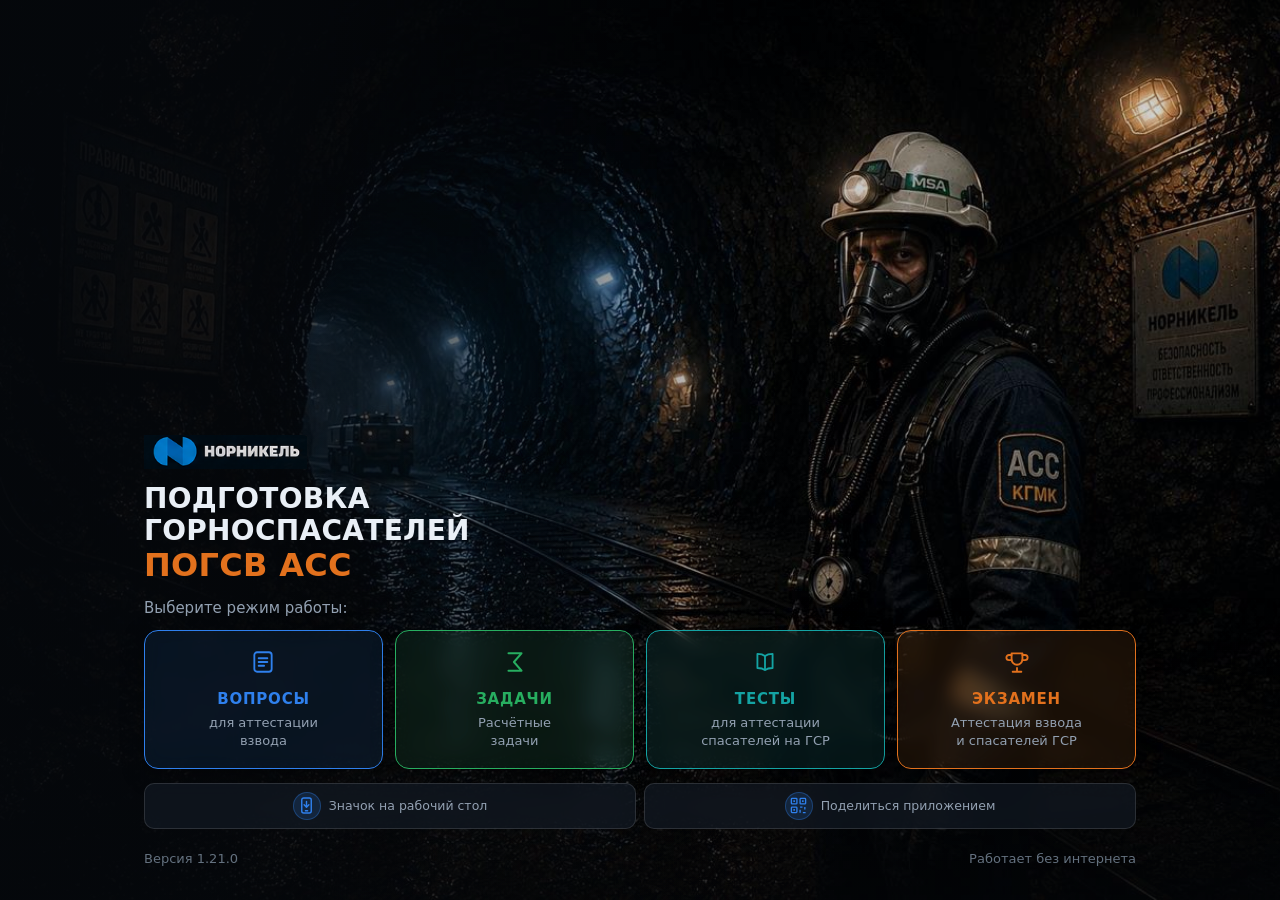
==== commit d56837ec: "Версия 1.21.0: комбинированные задачи комиссии МЧС" ====
--- a/index.html
+++ b/index.html
@@ -16,13 +16,13 @@
 
 <!-- Метка ?v= обновляется при выпуске новой версии: без неё браузер и телефон
      продолжают показывать старые скрипты из кеша. -->
-<link rel="stylesheet" href="assets/styles.css?v=1.20.0">
-<link rel="icon" type="image/png" href="assets/img/favicon.png?v=1.20.0">
+<link rel="stylesheet" href="assets/styles.css?v=1.21.0">
+<link rel="icon" type="image/png" href="assets/img/favicon.png?v=1.21.0">
 
 <!-- Установка на телефон: значок на рабочем столе и запуск без адресной
      строки браузера. Работает после размещения приложения на сайте. -->
-<link rel="manifest" href="manifest.webmanifest?v=1.20.0">
-<link rel="apple-touch-icon" href="assets/img/icon-192.png?v=1.20.0">
+<link rel="manifest" href="manifest.webmanifest?v=1.21.0">
+<link rel="apple-touch-icon" href="assets/img/icon-192.png?v=1.21.0">
 <meta name="theme-color" content="#0b1017">
 <meta name="apple-mobile-web-app-capable" content="yes">
 <meta name="apple-mobile-web-app-title" content="ПОГСВ АСС">
@@ -56,47 +56,48 @@
 </noscript>
 
 <!-- Настройки -->
-<script src="app/config.js?v=1.20.0"></script>
+<script src="app/config.js?v=1.21.0"></script>
 
 <!-- Нормативная база (заменяемый блок данных) -->
-<script src="app/data/normative/sources.js?v=1.20.0"></script>
-<script src="app/data/normative/ustav-251.js?v=1.20.0"></script>
-<script src="app/data/normative/fnp-520-app6.js?v=1.20.0"></script>
-<script src="app/data/normative/fnp-520-app7.js?v=1.20.0"></script>
-<script src="app/data/normative/apparatus.js?v=1.20.0"></script>
+<script src="app/data/normative/sources.js?v=1.21.0"></script>
+<script src="app/data/normative/ustav-251.js?v=1.21.0"></script>
+<script src="app/data/normative/fnp-520-app6.js?v=1.21.0"></script>
+<script src="app/data/normative/fnp-520-app7.js?v=1.21.0"></script>
+<script src="app/data/normative/apparatus.js?v=1.21.0"></script>
 
 <!-- Контент: вопросы и описания задач (заменяемый блок данных) -->
-<script src="app/data/questions.js?v=1.20.0"></script>
-<script src="app/data/vgk.js?v=1.20.0"></script>
-<script src="app/data/tasks/types.js?v=1.20.0"></script>
-<script src="app/data/tasks/ranges.js?v=1.20.0"></script>
+<script src="app/data/questions.js?v=1.21.0"></script>
+<script src="app/data/vgk.js?v=1.21.0"></script>
+<script src="app/data/tasks/types.js?v=1.21.0"></script>
+<script src="app/data/tasks/ranges.js?v=1.21.0"></script>
+<script src="app/data/commission-tasks.js?v=1.21.0"></script>
 
 <!-- Движок -->
-<script src="app/engine/rng.js?v=1.20.0"></script>
-<script src="app/engine/units.js?v=1.20.0"></script>
-<script src="app/engine/solvers/dask.js?v=1.20.0"></script>
-<script src="app/engine/solvers/thermal.js?v=1.20.0"></script>
-<script src="app/engine/solvers/smoke.js?v=1.20.0"></script>
-<script src="app/engine/scheme.js?v=1.20.0"></script>
-<script src="app/engine/generator.js?v=1.20.0"></script>
-<script src="app/engine/validator.js?v=1.20.0"></script>
-<script src="app/engine/pipeline.js?v=1.20.0"></script>
+<script src="app/engine/rng.js?v=1.21.0"></script>
+<script src="app/engine/units.js?v=1.21.0"></script>
+<script src="app/engine/solvers/dask.js?v=1.21.0"></script>
+<script src="app/engine/solvers/thermal.js?v=1.21.0"></script>
+<script src="app/engine/solvers/smoke.js?v=1.21.0"></script>
+<script src="app/engine/scheme.js?v=1.21.0"></script>
+<script src="app/engine/generator.js?v=1.21.0"></script>
+<script src="app/engine/validator.js?v=1.21.0"></script>
+<script src="app/engine/pipeline.js?v=1.21.0"></script>
 
 <!-- Каркас интерфейса -->
-<script src="app/core/ui.js?v=1.20.0"></script>
-<script src="app/core/pdf.js?v=1.20.0"></script>
-<script src="app/core/feedback.js?v=1.20.0"></script>
-<script src="app/core/state.js?v=1.20.0"></script>
-<script src="app/core/router.js?v=1.20.0"></script>
+<script src="app/core/ui.js?v=1.21.0"></script>
+<script src="app/core/pdf.js?v=1.21.0"></script>
+<script src="app/core/feedback.js?v=1.21.0"></script>
+<script src="app/core/state.js?v=1.21.0"></script>
+<script src="app/core/router.js?v=1.21.0"></script>
 
 <!-- Экраны -->
-<script src="app/screens/start.js?v=1.20.0"></script>
-<script src="app/screens/tests.js?v=1.20.0"></script>
-<script src="app/screens/tasks.js?v=1.20.0"></script>
-<script src="app/screens/exam.js?v=1.20.0"></script>
-<script src="app/screens/vgk.js?v=1.20.0"></script>
-<script src="app/screens/study.js?v=1.20.0"></script>
-<script src="app/screens/protocol.js?v=1.20.0"></script>
+<script src="app/screens/start.js?v=1.21.0"></script>
+<script src="app/screens/tests.js?v=1.21.0"></script>
+<script src="app/screens/tasks.js?v=1.21.0"></script>
+<script src="app/screens/exam.js?v=1.21.0"></script>
+<script src="app/screens/vgk.js?v=1.21.0"></script>
+<script src="app/screens/study.js?v=1.21.0"></script>
+<script src="app/screens/protocol.js?v=1.21.0"></script>
 
 <script>
   VGSCH.router.start(document.getElementById('app'));
@@ -121,13 +122,72 @@
     });
 
     window.addEventListener('load', function () {
-      navigator.serviceWorker.register('sw.js?v=1.20.0').then(function (reg) {
-        /* Проверка обновления при каждом запуске: браузер сам ходит за новым
-           потоком не всегда, а приложение должно быть свежим. */
-        reg.update();
-      }).catch(function () {});
+      /* updateViaCache: 'none' — сам файл потока браузеру кешировать нельзя.
+         Иначе проверка обновления упирается в его же старую копию. */
+      navigator.serviceWorker.register('sw.js?v=1.21.0', { updateViaCache: 'none' })
+        .then(function (reg) {
+          /* Проверка обновления при каждом запуске: браузер сам ходит за новым
+             потоком не всегда, а приложение должно быть свежим. */
+          reg.update();
+        }).catch(function () {});
     });
   }
+
+  /* --------------------------------------------------- сторож версии ------ */
+
+  /* Зачем это нужно.
+   *
+   * Все файлы приложения помечены ?v=, и подмена версии в этой метке
+   * гарантированно обновляет их. Все, кроме одного: сама эта страница метки
+   * не имеет — её адрес всегда «/pogsv-ass/». GitHub Pages отдаёт её
+   * с Cache-Control: max-age=600, заголовки там не поменять, и телефон
+   * вправе держать старую копию. Пока страница старая, она тянет старые
+   * скрипты, регистрирует старый служебный поток, тот отдаёт из хранилища
+   * старые файлы — и приложение замыкается само на себе. На компьютере
+   * это незаметно: там страницу обновляют вручную, на телефоне — нет.
+   *
+   * Поэтому спрашиваем страницу напрямую, минуя все кеши, и сверяем версию
+   * с работающей. Разошлись — чистим хранилища, снимаем служебный поток
+   * и открываем адрес с меткой новой версии: другой адрес мимо кеша
+   * телефона пройдёт наверняка. Отдельного файла с номером версии нет
+   * намеренно — его забыли бы обновить, а здесь расходиться нечему.
+   */
+  window.addEventListener('load', function () {
+    if (location.protocol !== 'https:' && location.hostname !== 'localhost') return;
+
+    fetch('index.html?t=' + Date.now(), { cache: 'no-store' })
+      .then(function (r) { return r.ok ? r.text() : null; })
+      .then(function (html) {
+        if (!html) return;
+        var m = /styles\.css\?v=([\d.]+)/.exec(html);
+        var fresh = m && m[1];
+        if (!fresh || fresh === VGSCH.config.version) return;
+
+        /* Повторную попытку в этой же вкладке не делаем: если после
+           перезагрузки версия всё равно старая, лучше показать хоть что-то,
+           чем крутить страницу по кругу. */
+        if (sessionStorage.getItem('vgsch-update') === fresh) return;
+        sessionStorage.setItem('vgsch-update', fresh);
+
+        var done = function () {
+          location.replace(location.pathname + '?v=' + fresh);
+        };
+
+        var jobs = [];
+        if (window.caches && caches.keys) {
+          jobs.push(caches.keys().then(function (names) {
+            return Promise.all(names.map(function (n) { return caches.delete(n); }));
+          }));
+        }
+        if (navigator.serviceWorker && navigator.serviceWorker.getRegistrations) {
+          jobs.push(navigator.serviceWorker.getRegistrations().then(function (rs) {
+            return Promise.all(rs.map(function (r) { return r.unregister(); }));
+          }));
+        }
+        Promise.all(jobs).then(done, done);
+      })
+      .catch(function () {});   // нет связи — работаем тем, что есть
+  });
 </script>
 </body>
 </html>
--- a/assets/styles.css
+++ b/assets/styles.css
@@ -1,1294 +1,1313 @@
-/* Подготовка горноспасателей ПОГСВ АСС — оформление по согласованному макету. */
-
-:root {
-  color-scheme: dark;
-
-  --bg:        #070b11;
-  --bg-deep:   #0a0f17;
-  --panel:     #10161f;
-  --panel-2:   #161e29;
-  --panel-3:   #1b2532;
-  --line:      #202b39;
-  --line-soft: #18212c;
-
-  --text:      #e9eff6;
-  --text-dim:  #93a1b2;
-  --text-mute: #64717f;
-
-  /* Заливки режимов заданы с прозрачностью: карточки лежат на снимке
-     выработки и должны его пропускать. */
-  --tests:     #2f80ed;
-  --tests-bg:  rgba(22, 58, 102, .26);
-  --tasks:     #27ae60;
-  --tasks-bg:  rgba(20, 74, 46, .26);
-  --exam:      #e2711d;
-  --exam-bg:   rgba(88, 52, 18, .26);
-  --study:     #14a3a3;
-  --study-bg:  rgba(14, 74, 74, .26);
-
-  --ok:        #27ae60;
-  --bad:       #e0524f;
-  --warn:      #d9a441;
-
-  --radius:    14px;
-  --radius-sm: 10px;
-}
-
-* { box-sizing: border-box; }
-
-html, body {
-  margin: 0; padding: 0; min-height: 100%;
-  color: var(--text);
-  font: 16px/1.5 "Segoe UI", Roboto, system-ui, Arial, sans-serif;
-  -webkit-text-size-adjust: 100%;
-}
-/* Серая вспышка по касанию в мобильных браузерах на движке WebKit/Blink
-   выглядит как сбой отрисовки: у нас на каждое нажатие есть своя подсветка. */
-* { -webkit-tap-highlight-color: transparent; }
-/* Убирает задержку ~300 мс перед срабатыванием нажатия: браузер иначе ждёт,
-   не окажется ли это двойным касанием для зума. */
-button, .option, .pick-item, .mode-card, a { touch-action: manipulation; }
-/* Заливка только на html. Если задать её и на body, она перекроет слой
-   с фоновым снимком: фон body рисуется позже потомков с отрицательным z-index. */
-html { background: var(--bg); }
-body { background: transparent; }
-
-/* min-height во весь экран: короткая страница иначе оставляет снизу полосу
-   фонового цвета вместо кадра выработки. dvh учитывает адресную строку
-   мобильного браузера, которая то появляется, то прячется; vh оставлен
-   запасным для браузеров постарше.
-   Нижний отступ — запас под фиксированную панель плюс безопасная зона
-   (индикатор «домой» на iPhone). */
-#app {
-  position: relative; z-index: 1;
-  min-height: 100vh;
-  min-height: 100dvh;
-  max-width: 1080px; margin: 0 auto;
-  /* Запас снизу — высота нижней панели (57 px) плюс небольшой воздух.
-     Стояло 110 px, и полсотни пикселей пустоты гнали страницу в прокрутку
-     на ноутбучных экранах. */
-  padding: 14px 16px calc(76px + env(safe-area-inset-bottom, 0px));
-}
-/* На главном экране нижней панели нет — запас под неё не нужен. */
-#app[data-screen="start"] { padding-bottom: 24px; }
-
-/* ---------------------------------------------------- фон экранов ------- */
-
-/* Снимок выработки за всем приложением. Кадр свой на каждый режим — выбирается
-   по data-screen, который проставляет роутер. Слой закреплён, поэтому при
-   прокрутке длинных списков фон стоит на месте. */
-body::before {
-  content: "";
-  position: fixed; inset: 0; z-index: -2;
-  background-image: url("img/bg-start.jpg");
-  background-size: cover;
-  background-position: center;
-  background-repeat: no-repeat;
-  pointer-events: none;
-}
-body[data-screen="tests"]::before    { background-image: url("img/bg-tests.jpg"); }
-body[data-screen="tasks"]::before    { background-image: url("img/bg-tasks.jpg"); }
-body[data-screen="exam"]::before     { background-image: url("img/bg-exam.jpg"); }
-body[data-screen="protocol"]::before { background-image: url("img/bg-exam.jpg"); }
-body[data-screen="study"]::before    { background-image: url("img/bg-tests.jpg"); }
-body[data-screen="vgk"]::before      { background-image: url("img/bg-tests.jpg"); }
-
-/* Затемнение поверх снимка: на рабочих экранах сплошной текст, фон должен
-   оставаться фоном. На главном своё затемнение — только слева, под формой. */
-body::after {
-  content: "";
-  position: fixed; inset: 0; z-index: -1;
-  background: rgba(5, 8, 12, .84);
-  pointer-events: none;
-}
-body[data-screen="start"]::after { background: rgba(5, 8, 12, .18); }
-
-h1, h2, h3, h4 { margin: 0; font-weight: 700; }
-.num { font-variant-numeric: tabular-nums; }
-.muted { color: var(--text-dim); font-size: 13.5px; }
-
-/* ============================================================ шапка ====== */
-
-/* Отступы по всему рабочему экрану подобраны так, чтобы вопрос с четырьмя
-   вариантами, разбором и кнопками помещался на экран ноутбука целиком:
-   прокрутка ради одной кнопки «Далее» раздражает сильнее, чем плотная вёрстка. */
-.appbar {
-  display: flex; align-items: center; gap: 14px;
-  padding: 11px 18px; margin-bottom: 12px;
-  background: rgba(15, 21, 30, .78); border: 1px solid var(--line); border-radius: var(--radius);
-  -webkit-backdrop-filter: blur(14px) saturate(1.1);
-          backdrop-filter: blur(14px) saturate(1.1);
-}
-.appbar .nav-btn {
-  width: 34px; height: 34px; padding: 0; flex: none;
-  display: grid; place-items: center;
-  background: transparent; border: none; color: var(--text-dim);
-}
-.appbar .nav-btn:hover { color: var(--text); }
-.appbar h2 {
-  font-size: 20px; letter-spacing: 1.4px; text-transform: uppercase;
-  color: var(--accent, var(--text));
-}
-.appbar .mode-ic { color: var(--accent, var(--text)); display: grid; place-items: center; }
-.appbar .spacer { flex: 1 1 auto; }
-.appbar .who { font-size: 12.5px; color: var(--text-mute); text-align: right; line-height: 1.35; }
-.appbar .who b { display: block; color: var(--text-dim); font-size: 13.5px; font-weight: 600; }
-
-.timer {
-  display: inline-flex; align-items: center; gap: 7px;
-  font-size: 16px; font-weight: 600; color: var(--text-dim);
-  font-variant-numeric: tabular-nums;
-}
-.timer.is-low { color: var(--bad); }
-
-/* ========================================================== прогресс ===== */
-
-.progress { margin-bottom: 12px; }
-.progress-label { display: flex; justify-content: space-between; font-size: 13px; color: var(--text-dim); margin-bottom: 7px; }
-.progress-track { height: 5px; border-radius: 999px; background: var(--panel-2); overflow: hidden; }
-.progress-fill { height: 100%; border-radius: 999px; background: var(--accent, var(--tests)); transition: width .3s ease; }
-
-/* ============================================================ панели ===== */
-
-/* Панели полупрозрачные с размытием подложки: снимок выработки просматривается
-   по краям и между блоками, но текст на нём не теряется. */
-.panel {
-  background: rgba(15, 21, 30, .78); border: 1px solid var(--line);
-  border-radius: var(--radius); padding: 16px 20px; margin-bottom: 12px;
-  -webkit-backdrop-filter: blur(14px) saturate(1.1);
-          backdrop-filter: blur(14px) saturate(1.1);
-}
-
-/* -------------------------------------------------------- стартовый ----- */
-
-/* Снимок главного экрана лежит на body, поэтому сама панель прозрачная —
-   рамка и заливка только мешали бы кадру. */
-.start {
-  position: relative; overflow: hidden;
-  background: transparent; border: none;
-  border-radius: var(--radius); padding: 26px 28px;
-  min-height: 520px;
-}
-/* Общий вид выработки за всей панелью — пустое место не остаётся плоским.
-   Слой размыт и притемнён: это фон, а не картинка, которую разглядывают.
-   Небольшой выход за края (inset) убирает светлую кайму от размытия. */
-/* Отдельного снимка выработки в макете нет — интерфейс перекрывает фон целиком,
-   вырезать чистую фактуру неоткуда. Поэтому фон берётся из того же кадра:
-   он увеличен и сдвинут так, что в рамку попадает порода со светом ламп,
-   а силуэт остаётся за краем. Умеренное размытие сохраняет фактуру камня
-   и убирает узнаваемые детали. */
-/* Снимок главного экрана берётся из общего слоя на body, поэтому здесь
-   отдельной картинки нет — элемент оставлен пустым для совместимости разметки. */
-.start-bg { display: none; }
-
-/* Затемняется только левая часть, где поверх лежат заголовок и поля.
-   Справа снимок открыт: там спасатель и знак, их закрывать нельзя.
-   Снизу лёгкая подложка, чтобы карточки режимов не спорили с фактурой. */
-.start-veil {
-  position: fixed; inset: 0; z-index: -1;
-  background:
-    linear-gradient(96deg,
-      rgba(5, 8, 12, .90) 0%,
-      rgba(5, 8, 12, .80) 22%,
-      rgba(5, 8, 12, .44) 38%,
-      rgba(5, 8, 12, .10) 54%,
-      rgba(5, 8, 12, 0) 68%),
-    linear-gradient(to top, rgba(5, 8, 12, .42) 0%, rgba(5, 8, 12, .06) 22%, rgba(5, 8, 12, 0) 34%);
-  pointer-events: none;
-}
-
-/* Снимок прижат к правому краю панели во всю её высоту. Шеврон на рукаве
-   находится у правого края кадра, поэтому выравнивание тоже по правому краю —
-   при центрировании он срезается. */
-.start-head { max-width: 400px; }
-
-/* Поля на главном экране тоже лежат на снимке — делаем их полупрозрачными,
-   чтобы не выглядели наклеенными плашками. Размытие держит текст читаемым. */
-.start .field-box {
-  background: rgba(20, 28, 39, .58);
-  border-color: rgba(255, 255, 255, .10);
-  -webkit-backdrop-filter: blur(10px);
-          backdrop-filter: blur(10px);
-}
-.start .field-box:focus-within { border-color: var(--tests); }
-.start-inner { position: relative; z-index: 1; }
-/* Текст и поля держатся левее фотографии; карточки режимов идут во всю ширину. */
-.start-head { max-width: 58%; }
-
-/* Логотип с прозрачным фоном — подложки под ним нет, он лежит на панели. */
-.brand { display: flex; align-items: center; margin-bottom: 24px; }
-.brand img { height: 34px; width: auto; display: block; }
-
-.start h1 { font-size: 28px; line-height: 1.14; letter-spacing: .3px; text-transform: uppercase; }
-/* Название подразделения не должно разрываться на две строки. */
-.start .unit { display: block; font-size: 32px; color: var(--exam); margin-top: 2px; white-space: nowrap; }
-.start .lead { color: var(--text-dim); font-size: 14px; margin: 14px 0 22px; max-width: 40ch; }
-
-.field { margin-bottom: 10px; max-width: 320px; }
-.field-box {
-  position: relative;
-  background: var(--panel-2); border: 1px solid var(--line);
-  border-radius: var(--radius-sm);
-}
-/* Подпись лежит поверх поля и кликов не перехватывает: иначе часть рамки
-   не нажимается и выпадающий список открывается не с первого раза. */
-.field-box .cap {
-  position: absolute; top: 6px; left: 14px; z-index: 1;
-  font-size: 11.5px; line-height: 1; color: var(--text-mute);
-  pointer-events: none;
-}
-/* Само поле занимает всю площадь рамки — нажать можно в любую точку. */
-.field-box input, .field-box select {
-  display: block; width: 100%;
-  padding: 21px 38px 7px 14px; margin: 0;
-  border: none; background: transparent; color: var(--text);
-  font: 600 15px/1.35 inherit;
-  appearance: none; -webkit-appearance: none;
-  cursor: pointer;
-}
-.field-box input { cursor: text; }
-.field-box input:focus, .field-box select:focus { outline: none; }
-.field-box:focus-within { border-color: var(--tests); }
-.field-box .ic {
-  position: absolute; right: 12px; top: 50%; transform: translateY(-50%);
-  color: var(--text-mute); pointer-events: none;
-}
-/* Выпадающий список рисует система, поэтому фон и цвет задаём явно —
-   иначе на тёмной теме пункты бывают нечитаемы. */
-.field-box select option { background: #1b2532; color: #e9eff6; }
-.field-error { color: var(--bad); font-size: 13px; margin: 4px 0 0; min-height: 1.15em; }
-
-.pick-label { margin: 22px 0 10px; font-size: 13.5px; color: var(--text-dim); }
-/* Карточки режимов идут во всю ширину панели, включая полосу под снимком —
-   так нижний край заполнен, как на макете. */
-.modes { display: grid; grid-template-columns: repeat(4, 1fr); gap: 12px; }
-/* Карточки полупрозрачные: сквозь них виден снимок выработки. Размытие
-   подложки не даёт фактуре породы мешать чтению подписей. */
-.mode-card {
-  display: grid; gap: 4px; justify-items: center; text-align: center;
-  padding: 16px 10px; border-radius: var(--radius);
-  background: var(--c-bg); border: 1px solid var(--c);
-  color: var(--text);
-  -webkit-backdrop-filter: blur(9px) saturate(1.15);
-          backdrop-filter: blur(9px) saturate(1.15);
-  box-shadow: 0 6px 22px rgba(0, 0, 0, .35);
-}
-.mode-card .ic { color: var(--c); margin-bottom: 2px; }
-.mode-card .nm { font-size: 14.5px; font-weight: 700; text-transform: uppercase; letter-spacing: .8px; color: var(--c); }
-.mode-card .ds { font-size: 12.5px; color: var(--text-dim); font-weight: 400; line-height: 1.35; }
-.mode-card:hover:not(:disabled) { filter: brightness(1.25); }
-.mode-card:disabled { opacity: .45; }
-
-.start-foot { display: flex; justify-content: space-between; align-items: center; margin-top: 20px; color: var(--text-mute); font-size: 12px; }
-
-/* --------------------------------------- установка на рабочий стол ------ */
-
-/* Своя кнопка вместо ожидания, пока браузер сам предложит установку:
-   на Android пункт спрятан в меню «⋮», и до него не доходят. */
-.install-btn {
-  display: flex; align-items: center; gap: 12px; width: 100%;
-  margin-top: 16px; padding: 11px 16px; text-align: left;
-  color: var(--text-dim);
-  background: rgba(20, 28, 39, .62);
-  border: 1px solid rgba(255, 255, 255, .12);
-  border-radius: var(--radius-sm);
-  -webkit-backdrop-filter: blur(10px);
-          backdrop-filter: blur(10px);
-}
-.install-btn .ic {
-  display: grid; place-items: center; flex: none;
-  width: 34px; height: 34px; border-radius: 50%;
-  color: var(--tests);
-  background: rgba(47, 128, 237, .16);
-  border: 1px solid rgba(47, 128, 237, .34);
-}
-.install-btn .tx { display: flex; flex-direction: column; gap: 1px; min-width: 0; }
-.install-btn .tx b { font-size: 13.5px; color: var(--text); font-weight: 600; }
-.install-btn .tx span { font-size: 11.5px; color: var(--text-mute); }
-.install-btn:hover { border-color: var(--tests); }
-
-.install-hint { font-size: 13px; line-height: 1.5; }
-/* Путь к установке — нумерованными шагами, а не сплошной строкой:
-   человек выполняет их по одному, глядя в меню браузера. */
-.install-steps { margin: 7px 0 0; padding-left: 20px; }
-.install-steps li { margin-bottom: 3px; }
-.install-steps li:last-child { margin-bottom: 0; }
-
-/* Две небольшие кнопки в ряд: поставить значок и показать QR-код.
-   Прежняя кнопка занимала всю ширину и спорила с карточками режимов. */
-.start-actions { display: flex; gap: 8px; margin-top: 14px; flex-wrap: wrap; }
-.mini-btn {
-  display: inline-flex; align-items: center; gap: 8px;
-  flex: 1 1 0; min-width: 0; padding: 8px 12px;
-  font-size: 12.5px; font-weight: 500; text-align: left;
-  color: var(--text-dim);
-  background: rgba(20, 28, 39, .62);
-  border: 1px solid rgba(255, 255, 255, .12);
-  border-radius: var(--radius-sm);
-  -webkit-backdrop-filter: blur(10px);
-          backdrop-filter: blur(10px);
-}
-.mini-btn .ic {
-  display: grid; place-items: center; flex: none;
-  width: 28px; height: 28px; border-radius: 50%;
-  color: var(--tests);
-  background: rgba(47, 128, 237, .16);
-  border: 1px solid rgba(47, 128, 237, .34);
-}
-/* Подпись переносится по словам. Раньше стояла одна строка с многоточием,
-   и на телефоне от «Значка на рабочий стол» оставалось «Значок на рабо…» —
-   кнопка переставала объяснять, что она делает. */
-.mini-btn .tx { min-width: 0; line-height: 1.2; overflow-wrap: break-word; }
-.mini-btn:hover { color: var(--text); border-color: var(--tests); }
-
-/* Окно с QR-кодом. Код на белом поле — иначе камеры читают хуже. */
-.modal-qr { max-width: 400px; }
-.qr-body { text-align: center; }
-.qr-img {
-  display: block; width: 232px; height: 232px; margin: 0 auto 14px;
-  background: #fff; padding: 10px; border-radius: var(--radius-sm);
-}
-.qr-body .muted { margin: 0 0 12px; }
-.qr-link {
-  font-size: 12.5px; color: var(--text-dim); word-break: break-all;
-  background: var(--bg-deep); border: 1px solid var(--line-soft);
-  border-radius: var(--radius-sm); padding: 9px 11px;
-}
-
-/* Предложение установки — полосой над заголовком, чтобы его увидели. */
-.install-offer {
-  display: flex; align-items: center; gap: 12px; flex-wrap: wrap;
-  margin-bottom: 16px; padding: 11px 14px;
-  background: rgba(20, 28, 39, .74);
-  border: 1px solid rgba(47, 128, 237, .38);
-  border-radius: var(--radius-sm);
-  -webkit-backdrop-filter: blur(10px);
-          backdrop-filter: blur(10px);
-}
-.install-offer .ic {
-  display: grid; place-items: center; flex: none;
-  width: 34px; height: 34px; border-radius: 50%;
-  color: var(--tests);
-  background: rgba(47, 128, 237, .16);
-  border: 1px solid rgba(47, 128, 237, .34);
-}
-.install-offer .tx { display: flex; flex-direction: column; gap: 1px; min-width: 0; flex: 1 1 160px; }
-.install-offer .tx b { font-size: 13.5px; color: var(--text); }
-.install-offer .tx span { font-size: 11.5px; color: var(--text-mute); }
-.install-offer .go { display: flex; gap: 7px; flex: none; }
-.install-offer .go button { padding: 8px 15px; font-size: 13.5px; }
-/* Сообщения под стартовой панелью выравниваются по её ширине. */
-.start ~ .notice, .start ~ .footer-note { max-width: 760px; margin-left: auto; margin-right: auto; }
-
-/* ------------------------------------------------------ список выбора --- */
-
-.pick-list { display: grid; gap: 10px; }
-.pick-item {
-  display: flex; align-items: center; gap: 14px; text-align: left; width: 100%;
-  padding: 15px 18px; border-radius: var(--radius-sm);
-  background: var(--panel-2); border: 1px solid var(--line); color: var(--text);
-}
-.pick-item:hover { border-color: var(--accent, var(--tests)); }
-.pick-item .t { font-weight: 600; min-width: 0; }
-/* Счётчик не переносится и не сжимается: на узком экране длинное название
-   раздела ломало «21 вопрос» на две строки, и правый край шёл лесенкой. */
-.pick-item .n {
-  margin-left: auto; flex: none; white-space: nowrap;
-  color: var(--text-mute); font-size: 13px; font-variant-numeric: tabular-nums;
-}
-
-/* Карточка выбора аттестации в разделе «Экзамен». */
-.kind-card {
-  display: grid; grid-template-columns: 44px minmax(0, 1fr) 22px; gap: 14px;
-  align-items: center; width: 100%; text-align: left;
-  padding: 15px 17px; margin-bottom: 10px;
-  background: var(--panel-2); border: 1px solid var(--line); color: var(--text);
-}
-.kind-card .ic {
-  display: grid; place-items: center;
-  width: 44px; height: 44px; border-radius: 50%;
-  color: var(--c); background: rgba(255, 255, 255, .05);
-  border: 1px solid var(--c);
-}
-.kind-card .tx { display: flex; flex-direction: column; gap: 3px; min-width: 0; }
-.kind-card .tx b { font-size: 16px; color: var(--c); letter-spacing: .3px; }
-.kind-card .tx span { font-size: 13px; color: var(--text-dim); line-height: 1.4; }
-.kind-card .tx .pass { color: var(--text-mute); font-size: 12.5px; }
-.kind-card .go { color: var(--text-mute); display: grid; place-items: center; }
-.kind-card:hover { border-color: var(--c); }
-.kind-card:disabled { opacity: .45; cursor: default; }
-
-/* Сетка билетов: номера в ряд, нажимаются пальцем. */
-.ticket-grid {
-  display: grid; grid-template-columns: repeat(auto-fill, minmax(76px, 1fr)); gap: 8px;
-}
-.ticket-btn {
-  display: flex; flex-direction: column; align-items: center; gap: 1px;
-  padding: 11px 6px; line-height: 1.1;
-  background: var(--panel-2); border: 1px solid var(--line); color: var(--text);
-}
-.ticket-btn .nn { font-size: 19px; font-weight: 700; color: var(--study); }
-.ticket-btn .tt { font-size: 11px; color: var(--text-mute); }
-.ticket-btn:hover { border-color: var(--study); }
-
-/* =========================================================== кнопки ====== */
-
-button {
-  font: inherit; font-weight: 600; cursor: pointer;
-  padding: 11px 20px; border-radius: var(--radius-sm);
-  border: 1px solid var(--line); background: var(--panel-2); color: var(--text);
-  transition: filter .15s, border-color .15s, transform .05s;
-  display: inline-flex; align-items: center; gap: 8px; justify-content: center;
-}
-button:hover:not(:disabled) { border-color: var(--accent, var(--tests)); }
-button:active:not(:disabled) { transform: translateY(1px); }
-button:disabled { opacity: .4; cursor: not-allowed; }
-button:focus-visible { outline: 2px solid var(--accent, var(--tests)); outline-offset: 2px; }
-button.primary { background: var(--accent, var(--tests)); border-color: transparent; color: #fff; }
-button.primary:hover:not(:disabled) { filter: brightness(1.1); }
-button.ok { background: var(--ok); border-color: transparent; color: #fff; }
-
-.actions { display: flex; gap: 10px; flex-wrap: wrap; align-items: center; margin-top: 14px; }
-.actions .spacer { flex: 1 1 auto; }
-
-/* ========================================================== вопросы ====== */
-
-.question { font-size: 17.5px; line-height: 1.4; margin-bottom: 14px; }
-.qbox {
-  background: var(--panel-2); border: 1px solid var(--line);
-  border-radius: var(--radius-sm); padding: 13px 16px; margin-bottom: 13px;
-}
-.options { display: grid; gap: 8px; }
-/* Сетка с фиксированными колонками: кружок, буква, текст, отметка.
-   Текст всех вариантов начинается с одной вертикали независимо от длины. */
-.option {
-  display: grid;
-  grid-template-columns: 20px 20px minmax(0, 1fr) 22px;
-  gap: 12px; align-items: start; text-align: left; width: 100%;
-  padding: 11px 15px; font-weight: 400; line-height: 1.45;
-  background: rgba(24, 32, 44, .72); border: 1px solid var(--line);
-  border-radius: var(--radius-sm);
-}
-.option > span:nth-child(3) { min-width: 0; overflow-wrap: anywhere; }
-/* Кружок и отметка центруются по ПЕРВОЙ строке текста, а не по её верху.
-   Отступ считается от высоты строки (1.45em), поэтому выравнивание держится
-   при любом размере шрифта — и на телефоне, и на мониторе. Раньше здесь
-   стояли подобранные на глаз 1–2 px, и значки съезжали относительно букв. */
-.option .marker {
-  width: 20px; height: 20px; border-radius: 50%;
-  margin-top: calc((1.45em - 20px) / 2);
-  border: 2px solid var(--text-mute); display: grid; place-items: center;
-}
-.option .marker::after { content: ""; width: 8px; height: 8px; border-radius: 50%; background: transparent; }
-.option .let { color: var(--text-dim); font-weight: 600; }
-.option.is-picked { border-color: var(--accent, var(--tests)); }
-.option.is-picked .marker { border-color: var(--accent, var(--tests)); }
-.option.is-picked .marker::after { background: var(--accent, var(--tests)); }
-.option.is-correct { border-color: var(--ok); background: rgba(39, 174, 96, .13); }
-.option.is-correct .marker { border-color: var(--ok); }
-.option.is-correct .marker::after { background: var(--ok); }
-.option.is-wrong { border-color: var(--bad); background: rgba(224, 82, 79, .13); }
-.option.is-wrong .marker { border-color: var(--bad); }
-.option.is-wrong .marker::after { background: var(--bad); }
-.option .tick { grid-column: 4; margin-top: calc((1.45em - 20px) / 2); }
-.option:disabled { cursor: default; opacity: 1; }
-
-/* --------------------------------------------------------- вердикт ------ */
-
-.verdict {
-  display: flex; gap: 13px; align-items: flex-start;
-  margin-top: 13px; padding: 11px 14px; border-radius: var(--radius-sm);
-  border: 1px solid;
-}
-.verdict.ok  { background: rgba(39, 174, 96, .10); border-color: rgba(39, 174, 96, .45); }
-.verdict.bad { background: rgba(224, 82, 79, .10); border-color: rgba(224, 82, 79, .45); }
-.verdict .vic { flex: none; margin-top: 1px; }
-.verdict.ok .vic  { color: var(--ok); }
-.verdict.bad .vic { color: var(--bad); }
-.verdict b { display: block; margin-bottom: 4px; }
-.verdict.ok b  { color: #6fd39b; }
-.verdict.bad b { color: #f28e8b; }
-.verdict .txt { font-size: 14px; color: var(--text-dim); }
-.verdict .src { display: block; margin-top: 7px; font-size: 12.5px; color: var(--text-mute); }
-/* Снимок показывается целиком: высота задаётся им, ширина подстраивается.
-   Так рамка ровно облегает фигуру — раньше стояла фиксированная ширина
-   и min-height, из-за чего под коротким текстом оставалась пустая полоса
-   и короткие задачи всё равно приходилось прокручивать.
-   Ограничение по высоте — на сам снимок, а не на блок: обрезать каску
-   или поднятую руку нельзя, поэтому object-fit: contain. */
-.verdict { align-items: stretch; }
-.verdict-photo {
-  flex: none; align-self: center;
-  height: 104px; width: auto; max-width: 104px;
-  object-fit: contain; object-position: center;
-  border-radius: var(--radius-sm);
-}
-.verdict > div { align-self: center; }
-
-/* =========================================================== задачи ====== */
-
-.task-inputs {
-  background: var(--bg-deep); border: 1px solid var(--line-soft);
-  border-radius: var(--radius-sm); padding: 14px 17px; margin: 16px 0;
-}
-.task-inputs h4 { font-size: 12.5px; color: var(--text-dim); text-transform: uppercase; letter-spacing: .9px; margin-bottom: 8px; }
-.task-inputs ul { margin: 0; padding-left: 19px; }
-.task-inputs li { font-size: 14px; margin: 4px 0; }
-
-.answer-row { display: flex; gap: 10px; align-items: center; flex-wrap: wrap; }
-.answer-row input {
-  flex: 1 1 200px; max-width: 260px; padding: 12px 14px;
-  background: var(--panel-2); border: 1px solid var(--line);
-  border-radius: var(--radius-sm); color: var(--text); font: inherit;
-}
-.answer-row input:focus { outline: none; border-color: var(--accent, var(--tasks)); }
-.answer-row .unit { color: var(--text-dim); font-size: 14px; }
-
-/* -------------------------------------------------- пошаговое решение --- */
-
-.solve { display: grid; grid-template-columns: 210px 1fr; gap: 16px; margin-top: 16px; }
-.solve-nav { display: grid; gap: 6px; align-content: start; }
-/* Сетка вместо flex: подписи всех шагов начинаются с одной вертикали,
-   даже когда номер однозначный, а название переносится на две строки. */
-.solve-nav button {
-  display: grid; grid-template-columns: 22px minmax(0, 1fr); gap: 10px;
-  align-items: start; text-align: left; width: 100%;
-  padding: 10px 12px; font-size: 13px; font-weight: 500; line-height: 1.45;
-  background: var(--panel-2); border: 1px solid transparent;
-}
-.solve-nav button .n {
-  width: 22px; height: 22px; border-radius: 50%;
-  margin-top: calc((1.45em - 22px) / 2);
-  background: var(--panel-3); color: var(--text-dim);
-  display: grid; place-items: center; font-size: 11.5px; font-weight: 700;
-}
-.solve-nav button.is-active { background: var(--tasks-bg); border-color: var(--tasks); }
-.solve-nav button.is-active .n { background: var(--tasks); color: #fff; }
-.solve-body {
-  background: var(--bg-deep); border: 1px solid var(--line-soft);
-  border-radius: var(--radius-sm); padding: 16px 18px;
-}
-.solve-body h4 { font-size: 15px; color: var(--tasks); margin-bottom: 8px; }
-.solve-body .val { font-size: 15px; font-variant-numeric: tabular-nums; margin: 6px 0; }
-.solve-body .pt { margin-top: 10px; font-size: 12.5px; color: var(--text-mute); }
-.solve-body .dt { margin-top: 8px; font-size: 13px; color: var(--text-dim); }
-
-/* ============================================================ схема ====== */
-
-.scheme-wrap {
-  margin: 16px 0; padding: 10px; overflow-x: auto;
-  background: var(--bg-deep); border: 1px solid var(--line-soft); border-radius: var(--radius-sm);
-}
-.scheme { display: block; width: 100%; min-width: 540px; height: auto; }
-.scheme-route { stroke: var(--exam); stroke-width: 2.5; stroke-linejoin: round; }
-.scheme-node { fill: var(--tests); }
-.scheme-node.is-base { fill: var(--ok); }
-.scheme-node.is-target { fill: var(--bad); }
-.scheme-len { font: 600 13px "Segoe UI", Arial; fill: var(--text); }
-.scheme-angle { font: 12px "Segoe UI", Arial; fill: var(--text-dim); }
-.scheme-node-label { font: 11.5px "Segoe UI", Arial; fill: var(--text-mute); }
-
-/* ====================================================== тестирование ==== */
-
-.exam-overview { display: grid; grid-template-columns: 1fr auto; gap: 20px; align-items: center; }
-.exam-overview .ttl { font-size: 17px; margin-bottom: 6px; }
-.exam-overview .cnt { color: var(--text-dim); font-size: 14px; margin-bottom: 12px; }
-
-.part-card { display: flex; align-items: center; gap: 16px; padding: 16px 18px; }
-.part-card .pic {
-  width: 46px; height: 46px; flex: none; border-radius: var(--radius-sm);
-  background: var(--c-bg); color: var(--c); display: grid; place-items: center;
-}
-.part-card .info { flex: 1 1 auto; min-width: 0; }
-.part-card .info h4 { font-size: 15.5px; color: var(--c); margin-bottom: 2px; }
-.part-card .info .sub { font-size: 13px; color: var(--text-dim); margin-bottom: 8px; }
-.part-card .bar { display: flex; align-items: center; gap: 10px; }
-.part-card .bar .progress-track { flex: 1 1 auto; }
-.part-card .bar .pct { font-size: 13px; color: var(--text-dim); font-variant-numeric: tabular-nums; }
-
-/* ============================================================ итоги ====== */
-
-.summary-grid { display: grid; grid-template-columns: auto 1fr; gap: 24px; align-items: center; }
-.donut { width: 176px; height: 176px; }
-.donut-track { stroke: var(--panel-3); }
-.donut-fill { stroke: var(--ok); stroke-linecap: round; transition: stroke-dashoffset .7s ease; }
-.donut-fill.is-bad { stroke: var(--bad); }
-.donut-fill.is-part { stroke: var(--exam); }
-.donut-text { font: 700 34px "Segoe UI", Arial; fill: var(--text); }
-.donut-sub { font: 12px "Segoe UI", Arial; fill: var(--text-dim); }
-
-.score-rows { display: grid; gap: 10px; }
-.score-row {
-  display: flex; justify-content: space-between; align-items: baseline; gap: 16px;
-  padding: 14px 18px; background: var(--panel-2); border: 1px solid var(--line);
-  border-radius: var(--radius-sm);
-}
-.score-row .v { font-size: 22px; font-weight: 700; font-variant-numeric: tabular-nums; }
-.score-row .v small { font-size: 14px; color: var(--text-mute); font-weight: 400; }
-.score-row.total { border-color: var(--exam); }
-.score-row.total .v { color: var(--exam); }
-
-.banner {
-  display: flex; gap: 14px; align-items: center;
-  margin-top: 16px; padding: 15px 18px; border-radius: var(--radius-sm);
-}
-.banner.ok  { background: rgba(39, 174, 96, .11); border: 1px solid rgba(39, 174, 96, .4); }
-.banner.bad { background: rgba(224, 82, 79, .11); border: 1px solid rgba(224, 82, 79, .4); }
-.banner .bic { flex: none; }
-.banner.ok .bic  { color: var(--exam); }
-.banner.bad .bic { color: var(--bad); }
-.banner b { display: block; margin-bottom: 3px; }
-.banner.ok b  { color: #6fd39b; }
-.banner.bad b { color: #f28e8b; }
-.banner span { font-size: 14px; color: var(--text-dim); }
-
-.exam-title { text-align: center; font-size: 24px; color: var(--exam); text-transform: uppercase; letter-spacing: 1px; margin-bottom: 20px; }
-
-/* ======================================================= слабые темы ===== */
-
-.weak {
-  margin-top: 18px; padding: 16px 18px;
-  background: var(--bg-deep); border: 1px solid var(--line-soft);
-  border-radius: var(--radius-sm);
-}
-.weak h4 { font-size: 15px; margin-bottom: 4px; }
-.weak-list { display: grid; gap: 8px; }
-.weak-item {
-  display: grid;
-  grid-template-columns: minmax(0, 1fr) auto 22px;
-  grid-template-areas: "t n g" "b b g";
-  gap: 6px 12px; align-items: center; text-align: left; width: 100%;
-  padding: 12px 14px;
-  background: var(--panel-2); border: 1px solid var(--line);
-}
-.weak-item:hover { border-color: var(--bad); }
-.weak-item .wt { grid-area: t; font-weight: 600; font-size: 14.5px; min-width: 0; overflow-wrap: anywhere; }
-.weak-item .wn { grid-area: n; font-size: 12.5px; color: #f28e8b; white-space: nowrap; }
-.weak-item .wbar { grid-area: b; }
-.weak-item .wgo { grid-area: g; color: var(--text-mute); display: grid; place-items: center; }
-
-/* ============================================================ разбор ===== */
-
-.review-item { padding: 15px 18px; margin-bottom: 10px; border-radius: var(--radius-sm); background: var(--panel-2); border: 1px solid var(--line); border-left-width: 3px; }
-.review-item.ok  { border-left-color: var(--ok); }
-.review-item.bad { border-left-color: var(--bad); }
-.review-item .q { font-weight: 600; margin-bottom: 9px; line-height: 1.4; }
-.review-item .line { font-size: 14px; margin: 4px 0; display: flex; gap: 8px; }
-.review-item .line .k { color: var(--text-mute); flex: none; min-width: 132px; }
-.review-item .line.bad .a { color: #f28e8b; }
-.review-item .line.ok .a { color: #6fd39b; }
-.review-item .tag { font-size: 11px; text-transform: uppercase; letter-spacing: .7px; color: var(--tasks); }
-
-/* ========================================================== протокол ===== */
-
-.report-grid { display: grid; grid-template-columns: 1fr auto; gap: 20px; align-items: stretch; }
-.report-photo { width: 190px; border-radius: var(--radius-sm); object-fit: cover; object-position: center top; }
-
-.protocol {
-  background: #efe9dc; color: #1b1f24;
-  border-radius: 4px; padding: 24px 26px;
-  box-shadow: 0 10px 30px rgba(0, 0, 0, .45);
-}
-.protocol h3 { font-size: 14px; margin-bottom: 11px; letter-spacing: .5px; }
-.protocol h3.h-errors { margin-top: 18px; }
-.protocol dl { display: grid; grid-template-columns: auto 1fr; gap: 3px 14px; margin: 0 0 14px; font-size: 13px; }
-.protocol dt { color: #5d6570; }
-.protocol dd { margin: 0; font-weight: 600; }
-/* Фиксированная раскладка и перенос по буквам: иначе длинные вопросы
-   растягивают таблицу за пределы экрана телефона. */
-.protocol table { width: 100%; border-collapse: collapse; table-layout: fixed; margin-bottom: 4px; }
-.protocol th, .protocol td { overflow-wrap: anywhere; hyphens: auto; vertical-align: top; }
-.protocol th, .protocol td { border-bottom: 1px solid #cdc5b5; padding: 6px 4px; text-align: left; font-size: 13px; }
-.protocol th { color: #5d6570; font-weight: 500; }
-.protocol th.r { text-align: right; }
-.protocol td.num { text-align: right; font-variant-numeric: tabular-nums; font-weight: 600; }
-.protocol tr.total td, .protocol tr.total th { border-top: 2px solid #a89d88; border-bottom: none; font-weight: 700; }
-.protocol .accent { color: #c25a12; }
-.protocol .verdict-line { margin: 10px 0 0; font-weight: 700; }
-
-/* Столбцы таблицы ошибок заданы явно: при автоподборе номер занимал
-   четверть ширины, а на текст вопроса не оставалось места. */
-.protocol .t-errors .c-n { width: 34px; }
-.protocol .t-errors .c-q { width: auto; }
-.protocol .t-errors .c-g { width: 24%; }
-.protocol .t-errors .c-a { width: 24%; }
-/* Ответ аттестуемого выделен: в протоколе его ищут глазами первым. */
-.protocol .t-errors .given { color: #a8322f; }
-/* Пункт НПА — строкой под вопросом, отдельного столбца больше нет. */
-.protocol .t-errors .src { display: block; margin-top: 3px; font-size: 11px; color: #6b7480; }
-
-/* Две равные колонки с чертой сверху. Было justify-content: space-between —
-   подписи разъезжались к краям листа и висели без опоры. */
-.protocol .sign {
-  margin-top: 26px; padding-top: 12px; border-top: 1px solid #cdc5b5;
-  display: grid; grid-template-columns: 1fr 1fr; gap: 20px;
-  font-size: 12px; color: #4c545e;
-}
-.protocol .sign b { display: block; font-weight: 500; font-size: 10.5px; color: #6b7480; margin-bottom: 6px; }
-
-/* ================================================== нижняя навигация ==== */
-
-.tabbar {
-  position: fixed; left: 0; right: 0; bottom: 0; z-index: 20;
-  display: grid; grid-template-columns: repeat(4, 1fr);
-  background: rgba(11, 16, 23, .82);
-  border-top: 1px solid var(--line);
-  -webkit-backdrop-filter: blur(14px) saturate(1.1);
-          backdrop-filter: blur(14px) saturate(1.1);
-  padding-bottom: env(safe-area-inset-bottom, 0);
-}
-.tabbar button {
-  flex-direction: column; gap: 3px; padding: 9px 4px;
-  background: none; border: none; border-radius: 0;
-  color: var(--text-mute); font-size: 11.5px; font-weight: 500;
-  line-height: 1.2; text-align: center;
-}
-.tabbar button .ic { display: grid; place-items: center; }
-.tabbar button:hover { color: var(--text-dim); }
-.tabbar button.is-active { color: var(--c); }
-
-/* ========================================================== изучение ===== */
-
-/* Две колонки: слева меню тем, справа ответ. */
-.study-layout {
-  display: grid;
-  grid-template-columns: minmax(220px, 300px) minmax(0, 1fr);
-  gap: 22px;
-  align-items: start;
-}
-.study-main { min-width: 0; }
-
-.study-body {
-  background: var(--bg-deep); border: 1px solid var(--line-soft);
-  border-radius: var(--radius-sm); padding: 18px 20px; margin-top: 12px;
-  font-size: 15.5px; line-height: 1.62; color: var(--text);
-}
-.study-body p { margin: 0 0 12px; }
-.study-body p:last-child { margin-bottom: 0; }
-.study-topic { font-size: 18px; line-height: 1.4; }
-
-.study-nav { display: grid; gap: 6px; align-content: start; }
-.study-nav-title {
-  font-size: 11.5px; text-transform: uppercase; letter-spacing: .9px;
-  color: var(--text-mute); margin-bottom: 4px; padding: 0 2px;
-}
-.study-nav button {
-  display: grid; grid-template-columns: 22px minmax(0, 1fr); gap: 10px;
-  align-items: start; text-align: left; width: 100%;
-  padding: 10px 13px; font-size: 13.5px; font-weight: 500; line-height: 1.45;
-  background: var(--panel-2); border: 1px solid transparent;
-}
-.study-nav button .n {
-  width: 22px; height: 22px; border-radius: 50%;
-  margin-top: calc((1.45em - 22px) / 2);
-  background: var(--panel-3); color: var(--text-dim);
-  display: grid; place-items: center; font-size: 11.5px; font-weight: 700;
-}
-.study-nav button .tt {
-  min-width: 0; overflow-wrap: anywhere;
-  display: -webkit-box; -webkit-line-clamp: 3; -webkit-box-orient: vertical; overflow: hidden;
-}
-.study-nav button.is-active { background: var(--study-bg); border-color: var(--study); }
-.study-nav button.is-active .n { background: var(--study); color: #fff; }
-.study-nav button.is-active .tt { -webkit-line-clamp: 6; }
-
-/* ============================================ сообщение об ошибке ======== */
-
-/* Кнопка под вопросом и под задачей. Заметная, но не спорящая с «Далее»:
-   приглушённый янтарь, подпись второй строкой — что именно сюда писать. */
-.report-row { display: flex; margin-top: 12px; }
-.report-btn {
-  display: inline-flex; align-items: center; gap: 11px;
-  padding: 9px 16px 9px 11px; text-align: left;
-  color: var(--text-dim);
-  background: linear-gradient(180deg, rgba(230, 160, 60, .10), rgba(230, 160, 60, .04));
-  border: 1px solid rgba(230, 160, 60, .30);
-  border-radius: 999px;
-  transition: border-color .16s, background .16s, color .16s, transform .16s;
-}
-.report-ico {
-  display: inline-flex; align-items: center; justify-content: center;
-  width: 28px; height: 28px; flex: none; border-radius: 50%;
-  color: var(--warn);
-  background: rgba(230, 160, 60, .14);
-  border: 1px solid rgba(230, 160, 60, .32);
-}
-.report-txt { display: flex; flex-direction: column; gap: 1px; min-width: 0; }
-.report-t { font-size: 13.5px; font-weight: 600; letter-spacing: .2px; }
-.report-s { font-size: 11.5px; color: var(--text-mute); }
-
-.report-btn:hover {
-  color: var(--text);
-  border-color: rgba(230, 160, 60, .60);
-  background: linear-gradient(180deg, rgba(230, 160, 60, .18), rgba(230, 160, 60, .07));
-  transform: translateY(-1px);
-}
-.report-btn:hover .report-ico { background: rgba(230, 160, 60, .24); }
-.report-btn:active { transform: none; }
-.report-btn:focus-visible { outline: 2px solid var(--warn); outline-offset: 2px; }
-
-.modal-overlay {
-  position: fixed; inset: 0; z-index: 100;
-  display: flex; align-items: center; justify-content: center;
-  padding: 20px;
-  padding-bottom: calc(20px + env(safe-area-inset-bottom, 0px));
-  background: rgba(4, 7, 11, .72);
-  -webkit-backdrop-filter: blur(4px);
-          backdrop-filter: blur(4px);
-}
-body.is-modal { overflow: hidden; }
-
-.modal {
-  width: 100%; max-width: 560px;
-  max-height: 88vh;
-  max-height: 88dvh;   /* с учётом адресной строки мобильного браузера */
-  display: flex; flex-direction: column;
-  background: var(--panel); border: 1px solid var(--line);
-  border-radius: var(--radius);
-  box-shadow: 0 24px 60px rgba(0, 0, 0, .6);
-}
-/* Докрутив список до конца, палец не должен утягивать за собой всю страницу. */
-.modal-body { overscroll-behavior: contain; }
-.modal-head {
-  display: flex; align-items: center; gap: 12px;
-  padding: 16px 18px; border-bottom: 1px solid var(--line-soft);
-}
-.modal-head h3 { font-size: 16px; }
-.modal-x { margin-left: auto; padding: 4px; background: none; border: none; color: var(--text-mute); }
-.modal-x:hover { color: var(--text); }
-.modal-badge {
-  display: inline-flex; align-items: center; justify-content: center;
-  width: 30px; height: 30px; flex: none; border-radius: 50%;
-  color: var(--warn);
-  background: rgba(230, 160, 60, .14);
-  border: 1px solid rgba(230, 160, 60, .32);
-}
-.modal-report .modal-head { gap: 11px; }
-.modal-note {
-  margin: 12px 0 0; font-size: 12.5px; line-height: 1.5;
-  color: var(--text-mute);
-}
-
-.modal-body { padding: 16px 18px; overflow-y: auto; }
-.modal-ctx {
-  padding: 11px 13px; margin-bottom: 14px;
-  background: var(--bg-deep); border: 1px solid var(--line-soft);
-  border-radius: var(--radius-sm);
-}
-.modal-ctx .k { font-size: 11.5px; text-transform: uppercase; letter-spacing: .8px; color: var(--text-mute); margin-bottom: 5px; }
-.modal-ctx .t { font-size: 13.5px; color: var(--text-dim); line-height: 1.45; }
-.modal-label { display: block; font-size: 13px; color: var(--text-dim); margin-bottom: 6px; }
-.modal textarea {
-  width: 100%; padding: 11px 13px; resize: vertical;
-  background: var(--panel-2); color: var(--text);
-  border: 1px solid var(--line); border-radius: var(--radius-sm);
-  font: inherit; font-size: 14.5px; line-height: 1.45;
-}
-.modal textarea:focus { outline: none; border-color: var(--tests); }
-
-.modal-foot {
-  display: flex; flex-wrap: wrap; gap: 8px; align-items: center;
-  padding: 14px 18px; border-top: 1px solid var(--line-soft);
-}
-.modal-foot .spacer { flex: 1 1 auto; }
-.modal-foot button { padding: 9px 15px; font-size: 14px; }
-
-/* Три уровня кнопок в подвале: отказ — вспомогательное — главное действие. */
-.modal-foot .btn-quiet {
-  background: none; border: 1px solid transparent; color: var(--text-mute);
-}
-.modal-foot .btn-quiet:hover { color: var(--text); border-color: var(--line); }
-
-.modal-foot .btn-ghost {
-  display: inline-flex; align-items: center; gap: 7px;
-  background: var(--panel-2); border: 1px solid var(--line); color: var(--text-dim);
-}
-.modal-foot .btn-ghost:hover { color: var(--text); border-color: var(--line-strong, var(--text-mute)); }
-
-.btn-send {
-  display: inline-flex; align-items: center; gap: 8px;
-  padding: 10px 18px; font-size: 14px; font-weight: 600; color: #14100a;
-  background: linear-gradient(180deg, #f0ac48, #d98f24);
-  border: 1px solid rgba(255, 210, 140, .55);
-  border-radius: var(--radius-sm);
-  box-shadow: 0 6px 16px rgba(217, 143, 36, .28);
-  transition: filter .16s, transform .16s, box-shadow .16s;
-}
-.btn-send:hover { filter: brightness(1.07); transform: translateY(-1px); }
-.btn-send:active { transform: none; }
-.btn-send:focus-visible { outline: 2px solid #f0ac48; outline-offset: 2px; }
-.btn-send svg { stroke-width: 2; }
-
-/* Пока идёт отправка — кнопка гаснет и не принимает повторных нажатий. */
-.btn-send.is-busy, .btn-send:disabled {
-  filter: none; opacity: .6; cursor: default; transform: none; box-shadow: none;
-}
-
-/* Экран после успешной отправки — вместо тела окна. */
-.modal-done { padding: 34px 26px 26px; text-align: center; }
-.modal-done .done-ico {
-  display: inline-flex; align-items: center; justify-content: center;
-  width: 56px; height: 56px; margin-bottom: 14px; border-radius: 50%;
-  color: var(--ok);
-  background: rgba(39, 174, 96, .12);
-  border: 1px solid rgba(39, 174, 96, .40);
-}
-.modal-done .done-ico svg { width: 30px; height: 30px; }
-.modal-done h3 { font-size: 17px; margin-bottom: 7px; }
-.modal-done p { font-size: 13.5px; line-height: 1.55; color: var(--text-dim); margin-bottom: 20px; }
-
-/* ============================================================ прочее ===== */
-
-.notice {
-  padding: 13px 16px; margin-bottom: 14px; font-size: 14px;
-  border-radius: var(--radius-sm);
-  background: rgba(217, 164, 65, .09); border-left: 3px solid var(--warn); color: #e6d0a2;
-}
-.footer-note { margin-top: 20px; text-align: center; color: var(--text-mute); font-size: 12px; }
-
-/* ============================================================= печать ==== */
-
-@media print {
-  #app { max-width: none; padding: 0; }
-  .appbar, .actions, .tabbar, .no-print, .report-photo { display: none !important; }
-  .report-grid { display: block; }
-  html, body { background: #fff; color: #000; }
-  .protocol { box-shadow: none; background: #fff; border-radius: 0; padding: 0; }
-}
-
-/* ======================================================= адаптивность ==== */
-
-@media (max-width: 980px) {
-  .start-head { max-width: 58%; }
-  .solve { grid-template-columns: 1fr; }
-  .report-grid { grid-template-columns: 1fr; }
-  .report-photo { display: none; }
-}
-
-@media (max-width: 860px) {
-  /* Меню тем становится горизонтальной лентой над текстом: на телефоне
-     колонка в 300 px съела бы весь экран. */
-  .study-layout { grid-template-columns: 1fr; gap: 14px; }
-  .study-nav {
-    grid-auto-flow: column; grid-auto-columns: minmax(190px, 76vw);
-    overflow-x: auto; padding-bottom: 6px;
-    scroll-snap-type: x mandatory; -webkit-overflow-scrolling: touch;
-  }
-  .study-nav button { scroll-snap-align: start; }
-  .study-nav-title { display: none; }
-  .study-nav button .tt,
-  .study-nav button.is-active .tt { -webkit-line-clamp: 2; }
-}
-
-@media (max-width: 760px) {
-  .modes { grid-template-columns: repeat(2, 1fr); }
-}
-
-@media (max-width: 620px) {
-  #app { padding: 12px 12px calc(76px + env(safe-area-inset-bottom, 0px)); }
-  .start { padding: 18px 14px; }
-  /* На телефоне колонка в 60 % не вмещает слово «ГОРНОСПАСАТЕЛЕЙ»: отдаём
-     заголовку всю ширину. */
-  .start-head { max-width: none; }
-  .start h1 { font-size: 20px; }
-  .start .unit { font-size: 23px; }
-  .brand img { height: 32px; }
-  .field-box input, .field-box select { padding: 21px 34px 7px 12px; }
-  .modes { grid-template-columns: repeat(2, 1fr); gap: 8px; }
-  .mode-card { padding: 12px 8px; }
-  .mode-card .nm { font-size: 12.5px; letter-spacing: .4px; }
-  .mode-card .ds { font-size: 11px; }
-  .panel { padding: 16px 15px; }
-  .question { font-size: 16.5px; }
-  .summary-grid { grid-template-columns: 1fr; justify-items: center; }
-  .exam-overview { grid-template-columns: 1fr; justify-items: center; text-align: center; }
-  .appbar { padding: 12px 14px; gap: 10px; }
-  .appbar h2 { font-size: 16px; letter-spacing: 1px; }
-  .appbar .who { display: none; }
-  .tabbar button { font-size: 10.5px; padding: 8px 2px; gap: 2px; }
-  .tabbar button .ic svg { width: 21px; height: 21px; }
-  .study-body { padding: 15px 15px; font-size: 15px; }
-  .review-item .line { flex-direction: column; gap: 2px; }
-  .review-item .line .k { min-width: 0; }
-
-  /* Протокол на телефоне: подписи над значениями, таблицы мельче. */
-  /* Протокол на телефоне: подписи над значениями в две колонки,
-     таблицы мельче, столбец с ответом уже — вопросу нужно место. */
-  .protocol { padding: 15px 12px; }
-  .protocol dl { grid-template-columns: auto 1fr; gap: 2px 10px; font-size: 12px; }
-  .protocol dt { font-size: 12px; }
-  .protocol dd { font-size: 12.5px; }
-  .protocol h3 { font-size: 13px; }
-  .protocol th, .protocol td { padding: 5px 3px; font-size: 11.5px; }
-  .protocol .t-errors .c-n { width: 26px; }
-  .protocol .t-errors .c-g { width: 27%; }
-  .protocol .t-errors .c-a { width: 27%; }
-  .protocol .t-errors .src { font-size: 10px; }
-  .protocol .sign { grid-template-columns: 1fr; gap: 14px; font-size: 11.5px; }
-
-  /* Итоговые кольца и подписи вкладок компактнее. */
-  .donut { width: 148px; height: 148px; }
-  .weak-item { grid-template-columns: minmax(0, 1fr) 20px;
-               grid-template-areas: "t g" "n g" "b b"; }
-  .modal-foot button { flex: 1 1 46%; justify-content: center; }
-  .modal-foot .btn-send { flex: 1 1 100%; order: -1; }
-  .modal-foot .spacer { display: none; }
-  .modal-done { padding: 26px 18px 20px; }
-
-  /* Кнопка обращения на телефоне — во всю ширину, подпись убрана. */
-  .report-btn { width: 100%; border-radius: var(--radius-sm); }
-  .report-s { display: none; }
-
-  /* Вердикт: снимок ниже, чтобы тексту оставалась читаемая колонка. */
-  .verdict { gap: 11px; padding: 11px 12px; }
-  .verdict-photo { height: 84px; max-width: 84px; }
-
-  /* Ряды кнопок в подвале экранов: на узком экране в строку они не влезают,
-     и «Далее» уезжала за край. Раскладываем в колонку, главная — сверху. */
-  .actions { flex-wrap: wrap; gap: 8px; }
-  .actions .spacer { display: none; }
-  .actions button { flex: 1 1 100%; justify-content: center; }
-  .actions button.primary, .actions button.ok { order: -1; }
-}
-
-/* ---- Главный экран на телефоне, вертикально --------------------------- */
-
-/* Общий кадр выработки на узком экране бесполезен: при заполнении по ширине
-   от него остаётся середина туннеля, а спасатель уезжает за край. Поэтому
-   здесь свой снимок — тот же кадр, обрезанный по пояс, — и лежит он полосой
-   сверху, а не за всей страницей. В кадр попадают каска, шеврон «АСС КГМК»
-   на рукаве и табличка «Норникель» справа.
-
-   Высота полосы — одно число --band на весь блок: от него считаются и размер
-   картинки, и переход вуали, и отступ содержимого. Ограничение по высоте
-   экрана обязательно: главный экран должен помещаться целиком, поэтому
-   на низком телефоне полоса сама становится ниже, подрезая кадр по бокам. */
-@media (max-width: 620px) and (orientation: portrait) {
-  /* 77vw — высота кадра при заполнении по ширине (пропорции 1180×903).
-     Выше этого значения --band поднимать нельзя: под снимком появится
-     пустая полоса. Ниже — можно: вуаль просто гасит кадр раньше. */
-  body[data-screen="start"] { --band: min(77vw, 34vh); }
-
-  body[data-screen="start"]::before {
-    /* Два слоя. Сверху — обрезанный по пояс кадр во всю ширину экрана
-       (раньше высота задавалась жёстко, и на узком экране картинка
-       переставала доставать до краёв). Под ним, на весь экран, — общий
-       снимок выработки: ниже полосы фон не обрывается в чёрное, а
-       продолжается туннелем, как на компьютере. */
-    background-image: url("img/bg-start-mobile.jpg"), url("img/bg-start.jpg");
-    background-size: 100% auto, cover;
-    background-position: top center, center;
-    background-repeat: no-repeat, no-repeat;
-  }
-  /* Вуаль ниже полосы намеренно не доводится до сплошной: сквозь неё видно
-     продолжение выработки, но текст поверх читается без напряжения.
-     Заодно она прячет стык двух кадров на границе полосы. */
-  body[data-screen="start"]::after {
-    background: linear-gradient(180deg,
-      rgba(5, 8, 12, 0)    0,
-      rgba(5, 8, 12, .05)  calc(var(--band) * .58),
-      rgba(5, 8, 12, .58)  calc(var(--band) * .84),
-      rgba(7, 11, 17, .84) calc(var(--band) * .95),
-      rgba(7, 11, 17, .88) var(--band),
-      rgba(7, 11, 17, .88) 100%);
-  }
-  /* Вертикальная вуаль теперь целиком в ::after — этот слой лишний. */
-  .start-veil { display: none; }
-
-  /* Содержимое начинается под полосой. Пояснительный абзац на телефоне
-     убран, подписи и отступы сжаты — всё ради того, чтобы экран
-     помещался без прокрутки. */
-  /* Заголовок заходит на нижний край кадра, где вуаль уже почти сплошная:
-     так надпись «Подготовка горноспасателей» стоит выше и экран не пустует. */
-  /* Текст прижат к нижнему краю экрана, как и на компьютере: снимок
-     занимает верх, содержимое — низ. Полоса со снимком задаёт лишь
-     минимальный отступ сверху, дальше блок опускается сам. */
-  .start {
-    padding-top: calc(var(--band) - 30px); padding-bottom: 8px;
-    min-height: calc(100vh - 36px);
-    min-height: calc(100dvh - 36px);
-    display: flex; flex-direction: column;
-  }
-  .start-inner { display: flex; flex-direction: column; flex: 1 1 auto; justify-content: flex-end; }
-  .start-head { flex: none; }
-  .start-actions { margin-top: 10px; }
-  .mini-btn { font-size: 12px; padding: 7px 10px; gap: 7px; }
-  .mini-btn .ic { width: 26px; height: 26px; }
-  .mini-btn .ic svg { width: 16px; height: 16px; }
-  .start .lead { display: none; }
-  .start .who-line { display: block; margin: 8px 0 0; font-size: 12.5px; }
-  .brand { margin-bottom: 8px; }
-  .brand img { height: 22px; }
-  .start h1 { font-size: 16px; }
-  .start .unit { font-size: 18.5px; }
-  .pick-label { margin: 9px 0 6px; font-size: 12px; }
-  .mode-card { padding: 10px 7px; }
-  .mode-card .nm { font-size: 12px; }
-  .mode-card .ds { font-size: 10.5px; }
-  .start-foot { margin-top: 8px; font-size: 10.5px; }
-  .install-offer { margin-bottom: 9px; padding: 8px 10px; }
-}
-
-/* Невысокий телефон: полоса ужимается ещё, карточки становятся плотнее. */
-@media (max-width: 620px) and (orientation: portrait) and (max-height: 720px) {
-  body[data-screen="start"] { --band: min(77vw, 31vh); }
-  .brand { margin-bottom: 7px; }
-  .brand img { height: 21px; }
-  .start h1 { font-size: 15.5px; }
-  .start .unit { font-size: 18px; }
-  .start .who-line { display: none; }
-  .pick-label { margin: 8px 0 5px; font-size: 12px; }
-  .modes { gap: 7px; }
-  .mode-card { padding: 8px 6px; gap: 3px; }
-  .mode-card .ic svg { width: 18px; height: 18px; }
-  .mode-card .nm { font-size: 11.5px; }
-  .mode-card .ds { font-size: 10px; }
-  .install-btn { margin-top: 7px; padding: 6px 10px; }
-  .install-btn .ic { width: 24px; height: 24px; }
-  .install-btn .tx b { font-size: 12px; }
-  .install-btn .tx span { font-size: 10px; }
-  .start-foot { margin-top: 6px; font-size: 10.5px; }
-}
-
-/* Самые низкие экраны (320×568 и подобные): кадр остаётся, но узкой полосой —
-   лучше меньше снимка, чем прокрутка на главном экране. */
-@media (max-width: 620px) and (orientation: portrait) and (max-height: 620px) {
-  body[data-screen="start"] { --band: min(77vw, 26vh); }
-  .brand { margin-bottom: 5px; }
-  .pick-label { margin: 6px 0 4px; }
-  .mode-card { padding: 6px 5px; }
-  .install-btn { margin-top: 6px; }
-  .start-foot { margin-top: 4px; }
-}
-
-/* ---- Компьютер: крупнее и просторнее ---------------------------------- */
-
-/* На мониторе интерфейс, рассчитанный на телефон, выглядит мелким: место есть,
-   а буквы и значки остаются размера «под палец». Здесь всё немного крупнее —
-   правило одно на все экраны, не только на главный. */
-/* Условия про тип указателя здесь намеренно нет. Стояло pointer: fine,
-   и на ноутбуках с сенсорным экраном — а их на рабочих местах много —
-   правило не срабатывало вовсе: экран широкий, а вёрстка оставалась
-   телефонной. Ширины достаточно: 900 px — это уже не телефон. */
-@media (min-width: 900px) {
-  body { font-size: 17px; }
-
-  .appbar h2 { font-size: 22px; }
-  .appbar .nav-btn { width: 38px; height: 38px; }
-  .appbar .nav-btn svg { width: 24px; height: 24px; }
-  .appbar .who { font-size: 13.5px; }
-  .appbar .who b { font-size: 14.5px; }
-  .timer { font-size: 18px; }
-
-  .question { font-size: 19.5px; }
-  .option { font-size: 16.5px; padding: 13px 17px; }
-  .option .marker { width: 22px; height: 22px; margin-top: calc((1.45em - 22px) / 2); }
-  .pick-item { padding: 16px 20px; font-size: 16.5px; }
-  .pick-item .n { font-size: 14px; }
-  .muted { font-size: 14.5px; }
-  .progress-label { font-size: 14px; }
-
-  button { font-size: 16px; padding: 12px 22px; }
-  .actions button svg { width: 19px; height: 19px; }
-  .tabbar button { font-size: 12.5px; }
-  .tabbar button .ic svg { width: 24px; height: 24px; }
-
-  .solve-nav button { font-size: 14px; }
-  .solve-body h4 { font-size: 16.5px; }
-  .solve-body .val { font-size: 16.5px; }
-  .study-body { font-size: 16.5px; }
-  .study-nav button { font-size: 14.5px; }
-  .verdict .txt { font-size: 15px; }
-  .review-item .q { font-size: 16px; }
-
-  /* Главный экран: карточки режимов уходят вниз, чтобы не перекрывать
-     лицо спасателя на снимке, а заголовок и подпись становятся крупнее. */
-  /* Высота панели задана в долях экрана: карточки прижаты к её низу, а лицо
-     спасателя на снимке приходится примерно на верхнюю половину кадра.
-     Фиксированные пиксели тут не годятся — на разных мониторах снимок
-     масштабируется, и карточки то налезали на лицо, то висели слишком низко. */
-  /* Весь текст главного экрана прижат к нижнему краю: заголовок, подпись,
-     карточки режимов и подвал. Снимок со спасателем занимает верхние две
-     трети кадра, и любой блок, поставленный сверху, закрывает ему лицо.
-     Высота панели — во весь экран за вычетом отступов #app. */
-  .start {
-    min-height: calc(100vh - 38px);
-    min-height: calc(100dvh - 38px);
-    display: flex; flex-direction: column;
-    /* Нижнее поле панели урезано: эти пиксели нужны блоку текста, чтобы
-       целиком уйти ниже лица спасателя на снимке. */
-    padding-bottom: 8px;
-  }
-  .start-inner {
-    display: flex; flex-direction: column; flex: 1 1 auto;
-    justify-content: flex-end;
-  }
-  .start-head { flex: none; }
-  .pick-label { margin-top: 14px; font-size: 15px; }
-  .start h1 { font-size: 28px; }
-  .start .unit { font-size: 32px; margin-top: 0; }
-  /* Пояснительный абзац на компьютере скрыт: вместе с ним блок текста
-     не помещался ниже лица спасателя и наползал на снимок. На телефоне
-     он скрыт по той же причине. */
-  .start .lead { display: none; }
-  .brand { margin-bottom: 14px; }
-  .brand img { height: 34px; }
-  .mode-card { padding: 18px 14px; }
-  .mode-card .ic svg { width: 26px; height: 26px; }
-  .mode-card .nm { font-size: 15px; }
-  .mode-card .ds { font-size: 13px; }
-  .start-foot { font-size: 13px; }
-  .install-btn .tx b { font-size: 15px; }
-  .install-btn .tx span { font-size: 13px; }
-}
-
-/* Невысокий монитор или ноутбук: снимок масштабируется по ширине, и лицо
-   спасателя опускается ниже, а места под текст остаётся меньше. Блок
-   уплотняется, чтобы по-прежнему целиком уходить под лицо. */
-@media (min-width: 900px) and (max-height: 820px) {
-  .start h1 { font-size: 24px; }
-  .start .unit { font-size: 27px; }
-  .brand { margin-bottom: 10px; }
-  .brand img { height: 30px; }
-  .pick-label { margin-top: 10px; font-size: 14px; }
-  .mode-card { padding: 13px 12px; }
-  .mode-card .ic svg { width: 23px; height: 23px; }
-  .mode-card .nm { font-size: 14px; }
-  .mode-card .ds { font-size: 12px; }
-  .install-btn { margin-top: 10px; padding: 9px 14px; }
-  .install-btn .ic { width: 30px; height: 30px; }
-  .start-foot { margin-top: 10px; }
-}
-
-/* Сенсорный экран любой ширины — телефон, планшет, панель в учебном классе.
-   Привязываться к ширине здесь нельзя: телефон, повёрнутый набок, шире 620 px,
-   но палец от этого толще не становится. */
-@media (pointer: coarse) {
-  /* Ровно 16px, не меньше: при меньшем размере Safari на iPhone зумит всю
-     страницу, как только палец попадает в поле, и обратно она не вернётся. */
-  .field-box input, .field-box select,
-  .modal textarea, .answer-row input { font-size: 16px; }
-
-  /* Цели касания не мельче 44 px — иначе в перчатке не попасть. */
-  .appbar .nav-btn { width: 44px; height: 44px; margin: -5px 0 -5px -6px; }
-  .modal-x { width: 40px; height: 40px; display: grid; place-items: center; padding: 0; }
-  .option, .pick-item, .tabbar button, .actions button,
-  .modal-foot button, .solve-nav button, .weak-item { min-height: 44px; }
-
-  /* Наведения на сенсорном экране не бывает: подсветка «залипала» после
-     нажатия и вводила в заблуждение. */
-  .report-btn:hover, .btn-send:hover { transform: none; }
-}
-
-/* Телефон в горизонтальном положении: по высоте остаётся мало места,
-   поэтому шапка и нижняя панель ужимаются, а стартовая панель перестаёт
-   держать минимальную высоту. */
-@media (orientation: landscape) and (max-height: 480px) {
-  #app { padding: 10px 14px calc(74px + env(safe-area-inset-bottom, 0px)); }
-  .appbar { padding: 8px 14px; margin-bottom: 10px; }
-  .start { min-height: 0; padding: 16px 18px; }
-  .tabbar button { padding: 5px 3px; font-size: 10px; }
-  .tabbar button .ic svg { width: 18px; height: 18px; }
-  .modal { max-height: 94dvh; }
-  .modal textarea { min-height: 64px; }
-}
+/* Подготовка горноспасателей ПОГСВ АСС — оформление по согласованному макету. */
+
+:root {
+  color-scheme: dark;
+
+  --bg:        #070b11;
+  --bg-deep:   #0a0f17;
+  --panel:     #10161f;
+  --panel-2:   #161e29;
+  --panel-3:   #1b2532;
+  --line:      #202b39;
+  --line-soft: #18212c;
+
+  --text:      #e9eff6;
+  --text-dim:  #93a1b2;
+  --text-mute: #64717f;
+
+  /* Заливки режимов заданы с прозрачностью: карточки лежат на снимке
+     выработки и должны его пропускать. */
+  --tests:     #2f80ed;
+  --tests-bg:  rgba(22, 58, 102, .26);
+  --tasks:     #27ae60;
+  --tasks-bg:  rgba(20, 74, 46, .26);
+  --exam:      #e2711d;
+  --exam-bg:   rgba(88, 52, 18, .26);
+  --study:     #14a3a3;
+  --study-bg:  rgba(14, 74, 74, .26);
+
+  --ok:        #27ae60;
+  --bad:       #e0524f;
+  --warn:      #d9a441;
+
+  --radius:    14px;
+  --radius-sm: 10px;
+}
+
+* { box-sizing: border-box; }
+
+html, body {
+  margin: 0; padding: 0; min-height: 100%;
+  color: var(--text);
+  font: 16px/1.5 "Segoe UI", Roboto, system-ui, Arial, sans-serif;
+  -webkit-text-size-adjust: 100%;
+}
+/* Серая вспышка по касанию в мобильных браузерах на движке WebKit/Blink
+   выглядит как сбой отрисовки: у нас на каждое нажатие есть своя подсветка. */
+* { -webkit-tap-highlight-color: transparent; }
+/* Убирает задержку ~300 мс перед срабатыванием нажатия: браузер иначе ждёт,
+   не окажется ли это двойным касанием для зума. */
+button, .option, .pick-item, .mode-card, a { touch-action: manipulation; }
+/* Заливка только на html. Если задать её и на body, она перекроет слой
+   с фоновым снимком: фон body рисуется позже потомков с отрицательным z-index. */
+html { background: var(--bg); }
+body { background: transparent; }
+
+/* min-height во весь экран: короткая страница иначе оставляет снизу полосу
+   фонового цвета вместо кадра выработки. dvh учитывает адресную строку
+   мобильного браузера, которая то появляется, то прячется; vh оставлен
+   запасным для браузеров постарше.
+   Нижний отступ — запас под фиксированную панель плюс безопасная зона
+   (индикатор «домой» на iPhone). */
+#app {
+  position: relative; z-index: 1;
+  min-height: 100vh;
+  min-height: 100dvh;
+  max-width: 1080px; margin: 0 auto;
+  /* Запас снизу — высота нижней панели (57 px) плюс небольшой воздух.
+     Стояло 110 px, и полсотни пикселей пустоты гнали страницу в прокрутку
+     на ноутбучных экранах. */
+  padding: 14px 16px calc(76px + env(safe-area-inset-bottom, 0px));
+}
+/* На главном экране нижней панели нет — запас под неё не нужен. */
+#app[data-screen="start"] { padding-bottom: 24px; }
+
+/* ---------------------------------------------------- фон экранов ------- */
+
+/* Снимок выработки за всем приложением. Кадр свой на каждый режим — выбирается
+   по data-screen, который проставляет роутер. Слой закреплён, поэтому при
+   прокрутке длинных списков фон стоит на месте. */
+body::before {
+  content: "";
+  position: fixed; inset: 0; z-index: -2;
+  background-image: url("img/bg-start.jpg");
+  background-size: cover;
+  background-position: center;
+  background-repeat: no-repeat;
+  pointer-events: none;
+}
+body[data-screen="tests"]::before    { background-image: url("img/bg-tests.jpg"); }
+body[data-screen="tasks"]::before    { background-image: url("img/bg-tasks.jpg"); }
+body[data-screen="exam"]::before     { background-image: url("img/bg-exam.jpg"); }
+body[data-screen="protocol"]::before { background-image: url("img/bg-exam.jpg"); }
+body[data-screen="study"]::before    { background-image: url("img/bg-tests.jpg"); }
+body[data-screen="vgk"]::before      { background-image: url("img/bg-tests.jpg"); }
+
+/* Затемнение поверх снимка: на рабочих экранах сплошной текст, фон должен
+   оставаться фоном. На главном своё затемнение — только слева, под формой. */
+body::after {
+  content: "";
+  position: fixed; inset: 0; z-index: -1;
+  background: rgba(5, 8, 12, .84);
+  pointer-events: none;
+}
+body[data-screen="start"]::after { background: rgba(5, 8, 12, .18); }
+
+h1, h2, h3, h4 { margin: 0; font-weight: 700; }
+.num { font-variant-numeric: tabular-nums; }
+.muted { color: var(--text-dim); font-size: 13.5px; }
+
+/* ============================================================ шапка ====== */
+
+/* Отступы по всему рабочему экрану подобраны так, чтобы вопрос с четырьмя
+   вариантами, разбором и кнопками помещался на экран ноутбука целиком:
+   прокрутка ради одной кнопки «Далее» раздражает сильнее, чем плотная вёрстка. */
+.appbar {
+  display: flex; align-items: center; gap: 14px;
+  padding: 11px 18px; margin-bottom: 12px;
+  background: rgba(15, 21, 30, .78); border: 1px solid var(--line); border-radius: var(--radius);
+  -webkit-backdrop-filter: blur(14px) saturate(1.1);
+          backdrop-filter: blur(14px) saturate(1.1);
+}
+.appbar .nav-btn {
+  width: 34px; height: 34px; padding: 0; flex: none;
+  display: grid; place-items: center;
+  background: transparent; border: none; color: var(--text-dim);
+}
+.appbar .nav-btn:hover { color: var(--text); }
+.appbar h2 {
+  font-size: 20px; letter-spacing: 1.4px; text-transform: uppercase;
+  color: var(--accent, var(--text));
+}
+.appbar .mode-ic { color: var(--accent, var(--text)); display: grid; place-items: center; }
+.appbar .spacer { flex: 1 1 auto; }
+.appbar .who { font-size: 12.5px; color: var(--text-mute); text-align: right; line-height: 1.35; }
+.appbar .who b { display: block; color: var(--text-dim); font-size: 13.5px; font-weight: 600; }
+
+.timer {
+  display: inline-flex; align-items: center; gap: 7px;
+  font-size: 16px; font-weight: 600; color: var(--text-dim);
+  font-variant-numeric: tabular-nums;
+}
+.timer.is-low { color: var(--bad); }
+
+/* ========================================================== прогресс ===== */
+
+.progress { margin-bottom: 12px; }
+.progress-label { display: flex; justify-content: space-between; font-size: 13px; color: var(--text-dim); margin-bottom: 7px; }
+.progress-track { height: 5px; border-radius: 999px; background: var(--panel-2); overflow: hidden; }
+.progress-fill { height: 100%; border-radius: 999px; background: var(--accent, var(--tests)); transition: width .3s ease; }
+
+/* ============================================================ панели ===== */
+
+/* Панели полупрозрачные с размытием подложки: снимок выработки просматривается
+   по краям и между блоками, но текст на нём не теряется. */
+.panel {
+  background: rgba(15, 21, 30, .78); border: 1px solid var(--line);
+  border-radius: var(--radius); padding: 16px 20px; margin-bottom: 12px;
+  -webkit-backdrop-filter: blur(14px) saturate(1.1);
+          backdrop-filter: blur(14px) saturate(1.1);
+}
+
+/* -------------------------------------------------------- стартовый ----- */
+
+/* Снимок главного экрана лежит на body, поэтому сама панель прозрачная —
+   рамка и заливка только мешали бы кадру. */
+.start {
+  position: relative; overflow: hidden;
+  background: transparent; border: none;
+  border-radius: var(--radius); padding: 26px 28px;
+  min-height: 520px;
+}
+/* Общий вид выработки за всей панелью — пустое место не остаётся плоским.
+   Слой размыт и притемнён: это фон, а не картинка, которую разглядывают.
+   Небольшой выход за края (inset) убирает светлую кайму от размытия. */
+/* Отдельного снимка выработки в макете нет — интерфейс перекрывает фон целиком,
+   вырезать чистую фактуру неоткуда. Поэтому фон берётся из того же кадра:
+   он увеличен и сдвинут так, что в рамку попадает порода со светом ламп,
+   а силуэт остаётся за краем. Умеренное размытие сохраняет фактуру камня
+   и убирает узнаваемые детали. */
+/* Снимок главного экрана берётся из общего слоя на body, поэтому здесь
+   отдельной картинки нет — элемент оставлен пустым для совместимости разметки. */
+.start-bg { display: none; }
+
+/* Затемняется только левая часть, где поверх лежат заголовок и поля.
+   Справа снимок открыт: там спасатель и знак, их закрывать нельзя.
+   Снизу лёгкая подложка, чтобы карточки режимов не спорили с фактурой. */
+.start-veil {
+  position: fixed; inset: 0; z-index: -1;
+  background:
+    linear-gradient(96deg,
+      rgba(5, 8, 12, .90) 0%,
+      rgba(5, 8, 12, .80) 22%,
+      rgba(5, 8, 12, .44) 38%,
+      rgba(5, 8, 12, .10) 54%,
+      rgba(5, 8, 12, 0) 68%),
+    linear-gradient(to top, rgba(5, 8, 12, .42) 0%, rgba(5, 8, 12, .06) 22%, rgba(5, 8, 12, 0) 34%);
+  pointer-events: none;
+}
+
+/* Снимок прижат к правому краю панели во всю её высоту. Шеврон на рукаве
+   находится у правого края кадра, поэтому выравнивание тоже по правому краю —
+   при центрировании он срезается. */
+.start-head { max-width: 400px; }
+
+/* Поля на главном экране тоже лежат на снимке — делаем их полупрозрачными,
+   чтобы не выглядели наклеенными плашками. Размытие держит текст читаемым. */
+.start .field-box {
+  background: rgba(20, 28, 39, .58);
+  border-color: rgba(255, 255, 255, .10);
+  -webkit-backdrop-filter: blur(10px);
+          backdrop-filter: blur(10px);
+}
+.start .field-box:focus-within { border-color: var(--tests); }
+.start-inner { position: relative; z-index: 1; }
+/* Текст и поля держатся левее фотографии; карточки режимов идут во всю ширину. */
+.start-head { max-width: 58%; }
+
+/* Логотип с прозрачным фоном — подложки под ним нет, он лежит на панели. */
+.brand { display: flex; align-items: center; margin-bottom: 24px; }
+.brand img { height: 34px; width: auto; display: block; }
+
+.start h1 { font-size: 28px; line-height: 1.14; letter-spacing: .3px; text-transform: uppercase; }
+/* Название подразделения не должно разрываться на две строки. */
+.start .unit { display: block; font-size: 32px; color: var(--exam); margin-top: 2px; white-space: nowrap; }
+.start .lead { color: var(--text-dim); font-size: 14px; margin: 14px 0 22px; max-width: 40ch; }
+
+.field { margin-bottom: 10px; max-width: 320px; }
+.field-box {
+  position: relative;
+  background: var(--panel-2); border: 1px solid var(--line);
+  border-radius: var(--radius-sm);
+}
+/* Подпись лежит поверх поля и кликов не перехватывает: иначе часть рамки
+   не нажимается и выпадающий список открывается не с первого раза. */
+.field-box .cap {
+  position: absolute; top: 6px; left: 14px; z-index: 1;
+  font-size: 11.5px; line-height: 1; color: var(--text-mute);
+  pointer-events: none;
+}
+/* Само поле занимает всю площадь рамки — нажать можно в любую точку. */
+.field-box input, .field-box select {
+  display: block; width: 100%;
+  padding: 21px 38px 7px 14px; margin: 0;
+  border: none; background: transparent; color: var(--text);
+  font: 600 15px/1.35 inherit;
+  appearance: none; -webkit-appearance: none;
+  cursor: pointer;
+}
+.field-box input { cursor: text; }
+.field-box input:focus, .field-box select:focus { outline: none; }
+.field-box:focus-within { border-color: var(--tests); }
+.field-box .ic {
+  position: absolute; right: 12px; top: 50%; transform: translateY(-50%);
+  color: var(--text-mute); pointer-events: none;
+}
+/* Выпадающий список рисует система, поэтому фон и цвет задаём явно —
+   иначе на тёмной теме пункты бывают нечитаемы. */
+.field-box select option { background: #1b2532; color: #e9eff6; }
+.field-error { color: var(--bad); font-size: 13px; margin: 4px 0 0; min-height: 1.15em; }
+
+.pick-label { margin: 22px 0 10px; font-size: 13.5px; color: var(--text-dim); }
+/* Карточки режимов идут во всю ширину панели, включая полосу под снимком —
+   так нижний край заполнен, как на макете. */
+.modes { display: grid; grid-template-columns: repeat(4, 1fr); gap: 12px; }
+/* Карточки полупрозрачные: сквозь них виден снимок выработки. Размытие
+   подложки не даёт фактуре породы мешать чтению подписей. */
+.mode-card {
+  display: grid; gap: 4px; justify-items: center; text-align: center;
+  padding: 16px 10px; border-radius: var(--radius);
+  background: var(--c-bg); border: 1px solid var(--c);
+  color: var(--text);
+  -webkit-backdrop-filter: blur(9px) saturate(1.15);
+          backdrop-filter: blur(9px) saturate(1.15);
+  box-shadow: 0 6px 22px rgba(0, 0, 0, .35);
+}
+.mode-card .ic { color: var(--c); margin-bottom: 2px; }
+.mode-card .nm { font-size: 14.5px; font-weight: 700; text-transform: uppercase; letter-spacing: .8px; color: var(--c); }
+.mode-card .ds { font-size: 12.5px; color: var(--text-dim); font-weight: 400; line-height: 1.35; }
+.mode-card:hover:not(:disabled) { filter: brightness(1.25); }
+.mode-card:disabled { opacity: .45; }
+
+.start-foot { display: flex; justify-content: space-between; align-items: center; margin-top: 20px; color: var(--text-mute); font-size: 12px; }
+
+/* --------------------------------------- установка на рабочий стол ------ */
+
+/* Своя кнопка вместо ожидания, пока браузер сам предложит установку:
+   на Android пункт спрятан в меню «⋮», и до него не доходят. */
+.install-btn {
+  display: flex; align-items: center; gap: 12px; width: 100%;
+  margin-top: 16px; padding: 11px 16px; text-align: left;
+  color: var(--text-dim);
+  background: rgba(20, 28, 39, .62);
+  border: 1px solid rgba(255, 255, 255, .12);
+  border-radius: var(--radius-sm);
+  -webkit-backdrop-filter: blur(10px);
+          backdrop-filter: blur(10px);
+}
+.install-btn .ic {
+  display: grid; place-items: center; flex: none;
+  width: 34px; height: 34px; border-radius: 50%;
+  color: var(--tests);
+  background: rgba(47, 128, 237, .16);
+  border: 1px solid rgba(47, 128, 237, .34);
+}
+.install-btn .tx { display: flex; flex-direction: column; gap: 1px; min-width: 0; }
+.install-btn .tx b { font-size: 13.5px; color: var(--text); font-weight: 600; }
+.install-btn .tx span { font-size: 11.5px; color: var(--text-mute); }
+.install-btn:hover { border-color: var(--tests); }
+
+.install-hint { font-size: 13px; line-height: 1.5; }
+/* Путь к установке — нумерованными шагами, а не сплошной строкой:
+   человек выполняет их по одному, глядя в меню браузера. */
+.install-steps { margin: 7px 0 0; padding-left: 20px; }
+.install-steps li { margin-bottom: 3px; }
+.install-steps li:last-child { margin-bottom: 0; }
+
+/* Две небольшие кнопки в ряд: поставить значок и показать QR-код.
+   Прежняя кнопка занимала всю ширину и спорила с карточками режимов. */
+.start-actions { display: flex; gap: 8px; margin-top: 14px; flex-wrap: wrap; }
+.mini-btn {
+  display: inline-flex; align-items: center; gap: 8px;
+  flex: 1 1 0; min-width: 0; padding: 8px 12px;
+  font-size: 12.5px; font-weight: 500; text-align: left;
+  color: var(--text-dim);
+  background: rgba(20, 28, 39, .62);
+  border: 1px solid rgba(255, 255, 255, .12);
+  border-radius: var(--radius-sm);
+  -webkit-backdrop-filter: blur(10px);
+          backdrop-filter: blur(10px);
+}
+.mini-btn .ic {
+  display: grid; place-items: center; flex: none;
+  width: 28px; height: 28px; border-radius: 50%;
+  color: var(--tests);
+  background: rgba(47, 128, 237, .16);
+  border: 1px solid rgba(47, 128, 237, .34);
+}
+/* Подпись переносится по словам. Раньше стояла одна строка с многоточием,
+   и на телефоне от «Значка на рабочий стол» оставалось «Значок на рабо…» —
+   кнопка переставала объяснять, что она делает. */
+.mini-btn .tx { min-width: 0; line-height: 1.2; overflow-wrap: break-word; }
+.mini-btn:hover { color: var(--text); border-color: var(--tests); }
+
+/* Окно с QR-кодом. Код на белом поле — иначе камеры читают хуже. */
+.modal-qr { max-width: 400px; }
+.qr-body { text-align: center; }
+.qr-img {
+  display: block; width: 232px; height: 232px; margin: 0 auto 14px;
+  background: #fff; padding: 10px; border-radius: var(--radius-sm);
+}
+.qr-body .muted { margin: 0 0 12px; }
+.qr-link {
+  font-size: 12.5px; color: var(--text-dim); word-break: break-all;
+  background: var(--bg-deep); border: 1px solid var(--line-soft);
+  border-radius: var(--radius-sm); padding: 9px 11px;
+}
+
+/* Предложение установки — полосой над заголовком, чтобы его увидели. */
+.install-offer {
+  display: flex; align-items: center; gap: 12px; flex-wrap: wrap;
+  margin-bottom: 16px; padding: 11px 14px;
+  background: rgba(20, 28, 39, .74);
+  border: 1px solid rgba(47, 128, 237, .38);
+  border-radius: var(--radius-sm);
+  -webkit-backdrop-filter: blur(10px);
+          backdrop-filter: blur(10px);
+}
+.install-offer .ic {
+  display: grid; place-items: center; flex: none;
+  width: 34px; height: 34px; border-radius: 50%;
+  color: var(--tests);
+  background: rgba(47, 128, 237, .16);
+  border: 1px solid rgba(47, 128, 237, .34);
+}
+.install-offer .tx { display: flex; flex-direction: column; gap: 1px; min-width: 0; flex: 1 1 160px; }
+.install-offer .tx b { font-size: 13.5px; color: var(--text); }
+.install-offer .tx span { font-size: 11.5px; color: var(--text-mute); }
+.install-offer .go { display: flex; gap: 7px; flex: none; }
+.install-offer .go button { padding: 8px 15px; font-size: 13.5px; }
+/* Сообщения под стартовой панелью выравниваются по её ширине. */
+.start ~ .notice, .start ~ .footer-note { max-width: 760px; margin-left: auto; margin-right: auto; }
+
+/* ------------------------------------------------------ список выбора --- */
+
+.pick-list { display: grid; gap: 10px; }
+.pick-item {
+  display: flex; align-items: center; gap: 14px; text-align: left; width: 100%;
+  padding: 15px 18px; border-radius: var(--radius-sm);
+  background: var(--panel-2); border: 1px solid var(--line); color: var(--text);
+}
+.pick-item:hover { border-color: var(--accent, var(--tests)); }
+.pick-item .t { font-weight: 600; min-width: 0; }
+/* Счётчик не переносится и не сжимается: на узком экране длинное название
+   раздела ломало «21 вопрос» на две строки, и правый край шёл лесенкой. */
+.pick-item .n {
+  margin-left: auto; flex: none; white-space: nowrap;
+  color: var(--text-mute); font-size: 13px; font-variant-numeric: tabular-nums;
+}
+
+/* Карточка выбора аттестации в разделе «Экзамен». */
+.kind-card {
+  display: grid; grid-template-columns: 44px minmax(0, 1fr) 22px; gap: 14px;
+  align-items: center; width: 100%; text-align: left;
+  padding: 15px 17px; margin-bottom: 10px;
+  background: var(--panel-2); border: 1px solid var(--line); color: var(--text);
+}
+.kind-card .ic {
+  display: grid; place-items: center;
+  width: 44px; height: 44px; border-radius: 50%;
+  color: var(--c); background: rgba(255, 255, 255, .05);
+  border: 1px solid var(--c);
+}
+.kind-card .tx { display: flex; flex-direction: column; gap: 3px; min-width: 0; }
+.kind-card .tx b { font-size: 16px; color: var(--c); letter-spacing: .3px; }
+.kind-card .tx span { font-size: 13px; color: var(--text-dim); line-height: 1.4; }
+.kind-card .tx .pass { color: var(--text-mute); font-size: 12.5px; }
+.kind-card .go { color: var(--text-mute); display: grid; place-items: center; }
+.kind-card:hover { border-color: var(--c); }
+.kind-card:disabled { opacity: .45; cursor: default; }
+
+/* Сетка билетов: номера в ряд, нажимаются пальцем. */
+.ticket-grid {
+  display: grid; grid-template-columns: repeat(auto-fill, minmax(76px, 1fr)); gap: 8px;
+}
+.ticket-btn {
+  display: flex; flex-direction: column; align-items: center; gap: 1px;
+  padding: 11px 6px; line-height: 1.1;
+  background: var(--panel-2); border: 1px solid var(--line); color: var(--text);
+}
+.ticket-btn .nn { font-size: 19px; font-weight: 700; color: var(--study); }
+.ticket-btn .tt { font-size: 11px; color: var(--text-mute); }
+.ticket-btn:hover { border-color: var(--study); }
+
+/* =========================================================== кнопки ====== */
+
+button {
+  font: inherit; font-weight: 600; cursor: pointer;
+  padding: 11px 20px; border-radius: var(--radius-sm);
+  border: 1px solid var(--line); background: var(--panel-2); color: var(--text);
+  transition: filter .15s, border-color .15s, transform .05s;
+  display: inline-flex; align-items: center; gap: 8px; justify-content: center;
+}
+button:hover:not(:disabled) { border-color: var(--accent, var(--tests)); }
+button:active:not(:disabled) { transform: translateY(1px); }
+button:disabled { opacity: .4; cursor: not-allowed; }
+button:focus-visible { outline: 2px solid var(--accent, var(--tests)); outline-offset: 2px; }
+button.primary { background: var(--accent, var(--tests)); border-color: transparent; color: #fff; }
+button.primary:hover:not(:disabled) { filter: brightness(1.1); }
+button.ok { background: var(--ok); border-color: transparent; color: #fff; }
+
+.actions { display: flex; gap: 10px; flex-wrap: wrap; align-items: center; margin-top: 14px; }
+.actions .spacer { flex: 1 1 auto; }
+
+/* ========================================================== вопросы ====== */
+
+.question { font-size: 17.5px; line-height: 1.4; margin-bottom: 14px; }
+.qbox {
+  background: var(--panel-2); border: 1px solid var(--line);
+  border-radius: var(--radius-sm); padding: 13px 16px; margin-bottom: 13px;
+}
+.options { display: grid; gap: 8px; }
+/* Сетка с фиксированными колонками: кружок, буква, текст, отметка.
+   Текст всех вариантов начинается с одной вертикали независимо от длины. */
+.option {
+  display: grid;
+  grid-template-columns: 20px 20px minmax(0, 1fr) 22px;
+  gap: 12px; align-items: start; text-align: left; width: 100%;
+  padding: 11px 15px; font-weight: 400; line-height: 1.45;
+  background: rgba(24, 32, 44, .72); border: 1px solid var(--line);
+  border-radius: var(--radius-sm);
+}
+.option > span:nth-child(3) { min-width: 0; overflow-wrap: anywhere; }
+/* Кружок и отметка центруются по ПЕРВОЙ строке текста, а не по её верху.
+   Отступ считается от высоты строки (1.45em), поэтому выравнивание держится
+   при любом размере шрифта — и на телефоне, и на мониторе. Раньше здесь
+   стояли подобранные на глаз 1–2 px, и значки съезжали относительно букв. */
+.option .marker {
+  width: 20px; height: 20px; border-radius: 50%;
+  margin-top: calc((1.45em - 20px) / 2);
+  border: 2px solid var(--text-mute); display: grid; place-items: center;
+}
+.option .marker::after { content: ""; width: 8px; height: 8px; border-radius: 50%; background: transparent; }
+.option .let { color: var(--text-dim); font-weight: 600; }
+.option.is-picked { border-color: var(--accent, var(--tests)); }
+.option.is-picked .marker { border-color: var(--accent, var(--tests)); }
+.option.is-picked .marker::after { background: var(--accent, var(--tests)); }
+.option.is-correct { border-color: var(--ok); background: rgba(39, 174, 96, .13); }
+.option.is-correct .marker { border-color: var(--ok); }
+.option.is-correct .marker::after { background: var(--ok); }
+.option.is-wrong { border-color: var(--bad); background: rgba(224, 82, 79, .13); }
+.option.is-wrong .marker { border-color: var(--bad); }
+.option.is-wrong .marker::after { background: var(--bad); }
+.option .tick { grid-column: 4; margin-top: calc((1.45em - 20px) / 2); }
+.option:disabled { cursor: default; opacity: 1; }
+
+/* --------------------------------------------------------- вердикт ------ */
+
+.verdict {
+  display: flex; gap: 13px; align-items: flex-start;
+  margin-top: 13px; padding: 11px 14px; border-radius: var(--radius-sm);
+  border: 1px solid;
+}
+.verdict.ok  { background: rgba(39, 174, 96, .10); border-color: rgba(39, 174, 96, .45); }
+.verdict.bad { background: rgba(224, 82, 79, .10); border-color: rgba(224, 82, 79, .45); }
+.verdict .vic { flex: none; margin-top: 1px; }
+.verdict.ok .vic  { color: var(--ok); }
+.verdict.bad .vic { color: var(--bad); }
+.verdict b { display: block; margin-bottom: 4px; }
+.verdict.ok b  { color: #6fd39b; }
+.verdict.bad b { color: #f28e8b; }
+.verdict .txt { font-size: 14px; color: var(--text-dim); }
+.verdict .src { display: block; margin-top: 7px; font-size: 12.5px; color: var(--text-mute); }
+/* Снимок показывается целиком: высота задаётся им, ширина подстраивается.
+   Так рамка ровно облегает фигуру — раньше стояла фиксированная ширина
+   и min-height, из-за чего под коротким текстом оставалась пустая полоса
+   и короткие задачи всё равно приходилось прокручивать.
+   Ограничение по высоте — на сам снимок, а не на блок: обрезать каску
+   или поднятую руку нельзя, поэтому object-fit: contain. */
+.verdict { align-items: stretch; }
+.verdict-photo {
+  flex: none; align-self: center;
+  height: 104px; width: auto; max-width: 104px;
+  object-fit: contain; object-position: center;
+  border-radius: var(--radius-sm);
+}
+.verdict > div { align-self: center; }
+
+/* =========================================================== задачи ====== */
+
+.task-inputs {
+  background: var(--bg-deep); border: 1px solid var(--line-soft);
+  border-radius: var(--radius-sm); padding: 14px 17px; margin: 16px 0;
+}
+.task-inputs h4 { font-size: 12.5px; color: var(--text-dim); text-transform: uppercase; letter-spacing: .9px; margin-bottom: 8px; }
+.task-inputs ul { margin: 0; padding-left: 19px; }
+.task-inputs li { font-size: 14px; margin: 4px 0; }
+
+.answer-row { display: flex; gap: 10px; align-items: center; flex-wrap: wrap; }
+.answer-row input {
+  flex: 1 1 200px; max-width: 260px; padding: 12px 14px;
+  background: var(--panel-2); border: 1px solid var(--line);
+  border-radius: var(--radius-sm); color: var(--text); font: inherit;
+}
+.answer-row input:focus { outline: none; border-color: var(--accent, var(--tasks)); }
+.answer-row .unit { color: var(--text-dim); font-size: 14px; }
+
+/* -------------------------------------------------- пошаговое решение --- */
+
+.solve { display: grid; grid-template-columns: 210px 1fr; gap: 16px; margin-top: 16px; }
+.solve-nav { display: grid; gap: 6px; align-content: start; }
+/* Сетка вместо flex: подписи всех шагов начинаются с одной вертикали,
+   даже когда номер однозначный, а название переносится на две строки. */
+.solve-nav button {
+  display: grid; grid-template-columns: 22px minmax(0, 1fr); gap: 10px;
+  align-items: start; text-align: left; width: 100%;
+  padding: 10px 12px; font-size: 13px; font-weight: 500; line-height: 1.45;
+  background: var(--panel-2); border: 1px solid transparent;
+}
+.solve-nav button .n {
+  width: 22px; height: 22px; border-radius: 50%;
+  margin-top: calc((1.45em - 22px) / 2);
+  background: var(--panel-3); color: var(--text-dim);
+  display: grid; place-items: center; font-size: 11.5px; font-weight: 700;
+}
+.solve-nav button.is-active { background: var(--tasks-bg); border-color: var(--tasks); }
+.solve-nav button.is-active .n { background: var(--tasks); color: #fff; }
+.solve-body {
+  background: var(--bg-deep); border: 1px solid var(--line-soft);
+  border-radius: var(--radius-sm); padding: 16px 18px;
+}
+.solve-body h4 { font-size: 15px; color: var(--tasks); margin-bottom: 8px; }
+.solve-body .val { font-size: 15px; font-variant-numeric: tabular-nums; margin: 6px 0; }
+.solve-body .pt { margin-top: 10px; font-size: 12.5px; color: var(--text-mute); }
+.solve-body .dt { margin-top: 8px; font-size: 13px; color: var(--text-dim); }
+
+/* ============================================================ схема ====== */
+
+.scheme-wrap {
+  margin: 16px 0; padding: 10px; overflow-x: auto;
+  background: var(--bg-deep); border: 1px solid var(--line-soft); border-radius: var(--radius-sm);
+}
+.scheme { display: block; width: 100%; min-width: 540px; height: auto; }
+.scheme-route { stroke: var(--exam); stroke-width: 2.5; stroke-linejoin: round; }
+.scheme-node { fill: var(--tests); }
+.scheme-node.is-base { fill: var(--ok); }
+.scheme-node.is-target { fill: var(--bad); }
+.scheme-len { font: 600 13px "Segoe UI", Arial; fill: var(--text); }
+.scheme-angle { font: 12px "Segoe UI", Arial; fill: var(--text-dim); }
+.scheme-node-label { font: 11.5px "Segoe UI", Arial; fill: var(--text-mute); }
+
+/* ====================================================== тестирование ==== */
+
+.exam-overview { display: grid; grid-template-columns: 1fr auto; gap: 20px; align-items: center; }
+.exam-overview .ttl { font-size: 17px; margin-bottom: 6px; }
+.exam-overview .cnt { color: var(--text-dim); font-size: 14px; margin-bottom: 12px; }
+
+.part-card { display: flex; align-items: center; gap: 16px; padding: 16px 18px; }
+.part-card .pic {
+  width: 46px; height: 46px; flex: none; border-radius: var(--radius-sm);
+  background: var(--c-bg); color: var(--c); display: grid; place-items: center;
+}
+.part-card .info { flex: 1 1 auto; min-width: 0; }
+.part-card .info h4 { font-size: 15.5px; color: var(--c); margin-bottom: 2px; }
+.part-card .info .sub { font-size: 13px; color: var(--text-dim); margin-bottom: 8px; }
+.part-card .bar { display: flex; align-items: center; gap: 10px; }
+.part-card .bar .progress-track { flex: 1 1 auto; }
+.part-card .bar .pct { font-size: 13px; color: var(--text-dim); font-variant-numeric: tabular-nums; }
+
+/* ============================================================ итоги ====== */
+
+.summary-grid { display: grid; grid-template-columns: auto 1fr; gap: 24px; align-items: center; }
+.donut { width: 176px; height: 176px; }
+.donut-track { stroke: var(--panel-3); }
+.donut-fill { stroke: var(--ok); stroke-linecap: round; transition: stroke-dashoffset .7s ease; }
+.donut-fill.is-bad { stroke: var(--bad); }
+.donut-fill.is-part { stroke: var(--exam); }
+.donut-text { font: 700 34px "Segoe UI", Arial; fill: var(--text); }
+.donut-sub { font: 12px "Segoe UI", Arial; fill: var(--text-dim); }
+
+.score-rows { display: grid; gap: 10px; }
+.score-row {
+  display: flex; justify-content: space-between; align-items: baseline; gap: 16px;
+  padding: 14px 18px; background: var(--panel-2); border: 1px solid var(--line);
+  border-radius: var(--radius-sm);
+}
+.score-row .v { font-size: 22px; font-weight: 700; font-variant-numeric: tabular-nums; }
+.score-row .v small { font-size: 14px; color: var(--text-mute); font-weight: 400; }
+.score-row.total { border-color: var(--exam); }
+.score-row.total .v { color: var(--exam); }
+
+.banner {
+  display: flex; gap: 14px; align-items: center;
+  margin-top: 16px; padding: 15px 18px; border-radius: var(--radius-sm);
+}
+.banner.ok  { background: rgba(39, 174, 96, .11); border: 1px solid rgba(39, 174, 96, .4); }
+.banner.bad { background: rgba(224, 82, 79, .11); border: 1px solid rgba(224, 82, 79, .4); }
+.banner .bic { flex: none; }
+.banner.ok .bic  { color: var(--exam); }
+.banner.bad .bic { color: var(--bad); }
+.banner b { display: block; margin-bottom: 3px; }
+.banner.ok b  { color: #6fd39b; }
+.banner.bad b { color: #f28e8b; }
+.banner span { font-size: 14px; color: var(--text-dim); }
+
+.exam-title { text-align: center; font-size: 24px; color: var(--exam); text-transform: uppercase; letter-spacing: 1px; margin-bottom: 20px; }
+
+/* ======================================================= слабые темы ===== */
+
+.weak {
+  margin-top: 18px; padding: 16px 18px;
+  background: var(--bg-deep); border: 1px solid var(--line-soft);
+  border-radius: var(--radius-sm);
+}
+.weak h4 { font-size: 15px; margin-bottom: 4px; }
+.weak-list { display: grid; gap: 8px; }
+.weak-item {
+  display: grid;
+  grid-template-columns: minmax(0, 1fr) auto 22px;
+  grid-template-areas: "t n g" "b b g";
+  gap: 6px 12px; align-items: center; text-align: left; width: 100%;
+  padding: 12px 14px;
+  background: var(--panel-2); border: 1px solid var(--line);
+}
+.weak-item:hover { border-color: var(--bad); }
+.weak-item .wt { grid-area: t; font-weight: 600; font-size: 14.5px; min-width: 0; overflow-wrap: anywhere; }
+.weak-item .wn { grid-area: n; font-size: 12.5px; color: #f28e8b; white-space: nowrap; }
+.weak-item .wbar { grid-area: b; }
+.weak-item .wgo { grid-area: g; color: var(--text-mute); display: grid; place-items: center; }
+
+/* ============================================================ разбор ===== */
+
+.review-item { padding: 15px 18px; margin-bottom: 10px; border-radius: var(--radius-sm); background: var(--panel-2); border: 1px solid var(--line); border-left-width: 3px; }
+.review-item.ok  { border-left-color: var(--ok); }
+.review-item.bad { border-left-color: var(--bad); }
+.review-item .q { font-weight: 600; margin-bottom: 9px; line-height: 1.4; }
+.review-item .line { font-size: 14px; margin: 4px 0; display: flex; gap: 8px; }
+.review-item .line .k { color: var(--text-mute); flex: none; min-width: 132px; }
+.review-item .line.bad .a { color: #f28e8b; }
+.review-item .line.ok .a { color: #6fd39b; }
+.review-item .tag { font-size: 11px; text-transform: uppercase; letter-spacing: .7px; color: var(--tasks); }
+
+/* ========================================================== протокол ===== */
+
+.report-grid { display: grid; grid-template-columns: 1fr auto; gap: 20px; align-items: stretch; }
+.report-photo { width: 190px; border-radius: var(--radius-sm); object-fit: cover; object-position: center top; }
+
+.protocol {
+  background: #efe9dc; color: #1b1f24;
+  border-radius: 4px; padding: 24px 26px;
+  box-shadow: 0 10px 30px rgba(0, 0, 0, .45);
+}
+.protocol h3 { font-size: 14px; margin-bottom: 11px; letter-spacing: .5px; }
+.protocol h3.h-errors { margin-top: 18px; }
+.protocol dl { display: grid; grid-template-columns: auto 1fr; gap: 3px 14px; margin: 0 0 14px; font-size: 13px; }
+.protocol dt { color: #5d6570; }
+.protocol dd { margin: 0; font-weight: 600; }
+/* Фиксированная раскладка и перенос по буквам: иначе длинные вопросы
+   растягивают таблицу за пределы экрана телефона. */
+.protocol table { width: 100%; border-collapse: collapse; table-layout: fixed; margin-bottom: 4px; }
+.protocol th, .protocol td { overflow-wrap: anywhere; hyphens: auto; vertical-align: top; }
+.protocol th, .protocol td { border-bottom: 1px solid #cdc5b5; padding: 6px 4px; text-align: left; font-size: 13px; }
+.protocol th { color: #5d6570; font-weight: 500; }
+.protocol th.r { text-align: right; }
+.protocol td.num { text-align: right; font-variant-numeric: tabular-nums; font-weight: 600; }
+.protocol tr.total td, .protocol tr.total th { border-top: 2px solid #a89d88; border-bottom: none; font-weight: 700; }
+.protocol .accent { color: #c25a12; }
+.protocol .verdict-line { margin: 10px 0 0; font-weight: 700; }
+
+/* Столбцы таблицы ошибок заданы явно: при автоподборе номер занимал
+   четверть ширины, а на текст вопроса не оставалось места. */
+.protocol .t-errors .c-n { width: 34px; }
+.protocol .t-errors .c-q { width: auto; }
+.protocol .t-errors .c-g { width: 24%; }
+.protocol .t-errors .c-a { width: 24%; }
+/* Ответ аттестуемого выделен: в протоколе его ищут глазами первым. */
+.protocol .t-errors .given { color: #a8322f; }
+/* Пункт НПА — строкой под вопросом, отдельного столбца больше нет. */
+.protocol .t-errors .src { display: block; margin-top: 3px; font-size: 11px; color: #6b7480; }
+
+/* Две равные колонки с чертой сверху. Было justify-content: space-between —
+   подписи разъезжались к краям листа и висели без опоры. */
+.protocol .sign {
+  margin-top: 26px; padding-top: 12px; border-top: 1px solid #cdc5b5;
+  display: grid; grid-template-columns: 1fr 1fr; gap: 20px;
+  font-size: 12px; color: #4c545e;
+}
+.protocol .sign b { display: block; font-weight: 500; font-size: 10.5px; color: #6b7480; margin-bottom: 6px; }
+
+/* ================================================== нижняя навигация ==== */
+
+.tabbar {
+  position: fixed; left: 0; right: 0; bottom: 0; z-index: 20;
+  display: grid; grid-template-columns: repeat(4, 1fr);
+  background: rgba(11, 16, 23, .82);
+  border-top: 1px solid var(--line);
+  -webkit-backdrop-filter: blur(14px) saturate(1.1);
+          backdrop-filter: blur(14px) saturate(1.1);
+  padding-bottom: env(safe-area-inset-bottom, 0);
+}
+.tabbar button {
+  flex-direction: column; gap: 3px; padding: 9px 4px;
+  background: none; border: none; border-radius: 0;
+  color: var(--text-mute); font-size: 11.5px; font-weight: 500;
+  line-height: 1.2; text-align: center;
+}
+.tabbar button .ic { display: grid; place-items: center; }
+.tabbar button:hover { color: var(--text-dim); }
+.tabbar button.is-active { color: var(--c); }
+
+/* ========================================================== изучение ===== */
+
+/* Две колонки: слева меню тем, справа ответ. */
+.study-layout {
+  display: grid;
+  grid-template-columns: minmax(220px, 300px) minmax(0, 1fr);
+  gap: 22px;
+  align-items: start;
+}
+.study-main { min-width: 0; }
+
+.study-body {
+  background: var(--bg-deep); border: 1px solid var(--line-soft);
+  border-radius: var(--radius-sm); padding: 18px 20px; margin-top: 12px;
+  font-size: 15.5px; line-height: 1.62; color: var(--text);
+}
+.study-body p { margin: 0 0 12px; }
+.study-body p:last-child { margin-bottom: 0; }
+.study-topic { font-size: 18px; line-height: 1.4; }
+
+.study-nav { display: grid; gap: 6px; align-content: start; }
+.study-nav-title {
+  font-size: 11.5px; text-transform: uppercase; letter-spacing: .9px;
+  color: var(--text-mute); margin-bottom: 4px; padding: 0 2px;
+}
+.study-nav button {
+  display: grid; grid-template-columns: 22px minmax(0, 1fr); gap: 10px;
+  align-items: start; text-align: left; width: 100%;
+  padding: 10px 13px; font-size: 13.5px; font-weight: 500; line-height: 1.45;
+  background: var(--panel-2); border: 1px solid transparent;
+}
+.study-nav button .n {
+  width: 22px; height: 22px; border-radius: 50%;
+  margin-top: calc((1.45em - 22px) / 2);
+  background: var(--panel-3); color: var(--text-dim);
+  display: grid; place-items: center; font-size: 11.5px; font-weight: 700;
+}
+.study-nav button .tt {
+  min-width: 0; overflow-wrap: anywhere;
+  display: -webkit-box; -webkit-line-clamp: 3; -webkit-box-orient: vertical; overflow: hidden;
+}
+.study-nav button.is-active { background: var(--study-bg); border-color: var(--study); }
+.study-nav button.is-active .n { background: var(--study); color: #fff; }
+.study-nav button.is-active .tt { -webkit-line-clamp: 6; }
+
+/* ============================================ сообщение об ошибке ======== */
+
+/* Кнопка под вопросом и под задачей. Заметная, но не спорящая с «Далее»:
+   приглушённый янтарь, подпись второй строкой — что именно сюда писать. */
+.report-row { display: flex; margin-top: 12px; }
+.report-btn {
+  display: inline-flex; align-items: center; gap: 11px;
+  padding: 9px 16px 9px 11px; text-align: left;
+  color: var(--text-dim);
+  background: linear-gradient(180deg, rgba(230, 160, 60, .10), rgba(230, 160, 60, .04));
+  border: 1px solid rgba(230, 160, 60, .30);
+  border-radius: 999px;
+  transition: border-color .16s, background .16s, color .16s, transform .16s;
+}
+.report-ico {
+  display: inline-flex; align-items: center; justify-content: center;
+  width: 28px; height: 28px; flex: none; border-radius: 50%;
+  color: var(--warn);
+  background: rgba(230, 160, 60, .14);
+  border: 1px solid rgba(230, 160, 60, .32);
+}
+.report-txt { display: flex; flex-direction: column; gap: 1px; min-width: 0; }
+.report-t { font-size: 13.5px; font-weight: 600; letter-spacing: .2px; }
+.report-s { font-size: 11.5px; color: var(--text-mute); }
+
+.report-btn:hover {
+  color: var(--text);
+  border-color: rgba(230, 160, 60, .60);
+  background: linear-gradient(180deg, rgba(230, 160, 60, .18), rgba(230, 160, 60, .07));
+  transform: translateY(-1px);
+}
+.report-btn:hover .report-ico { background: rgba(230, 160, 60, .24); }
+.report-btn:active { transform: none; }
+.report-btn:focus-visible { outline: 2px solid var(--warn); outline-offset: 2px; }
+
+.modal-overlay {
+  position: fixed; inset: 0; z-index: 100;
+  display: flex; align-items: center; justify-content: center;
+  padding: 20px;
+  padding-bottom: calc(20px + env(safe-area-inset-bottom, 0px));
+  background: rgba(4, 7, 11, .72);
+  -webkit-backdrop-filter: blur(4px);
+          backdrop-filter: blur(4px);
+}
+body.is-modal { overflow: hidden; }
+
+.modal {
+  width: 100%; max-width: 560px;
+  max-height: 88vh;
+  max-height: 88dvh;   /* с учётом адресной строки мобильного браузера */
+  display: flex; flex-direction: column;
+  background: var(--panel); border: 1px solid var(--line);
+  border-radius: var(--radius);
+  box-shadow: 0 24px 60px rgba(0, 0, 0, .6);
+}
+/* Докрутив список до конца, палец не должен утягивать за собой всю страницу. */
+.modal-body { overscroll-behavior: contain; }
+.modal-head {
+  display: flex; align-items: center; gap: 12px;
+  padding: 16px 18px; border-bottom: 1px solid var(--line-soft);
+}
+.modal-head h3 { font-size: 16px; }
+.modal-x { margin-left: auto; padding: 4px; background: none; border: none; color: var(--text-mute); }
+.modal-x:hover { color: var(--text); }
+.modal-badge {
+  display: inline-flex; align-items: center; justify-content: center;
+  width: 30px; height: 30px; flex: none; border-radius: 50%;
+  color: var(--warn);
+  background: rgba(230, 160, 60, .14);
+  border: 1px solid rgba(230, 160, 60, .32);
+}
+.modal-report .modal-head { gap: 11px; }
+.modal-note {
+  margin: 12px 0 0; font-size: 12.5px; line-height: 1.5;
+  color: var(--text-mute);
+}
+
+.modal-body { padding: 16px 18px; overflow-y: auto; }
+.modal-ctx {
+  padding: 11px 13px; margin-bottom: 14px;
+  background: var(--bg-deep); border: 1px solid var(--line-soft);
+  border-radius: var(--radius-sm);
+}
+.modal-ctx .k { font-size: 11.5px; text-transform: uppercase; letter-spacing: .8px; color: var(--text-mute); margin-bottom: 5px; }
+.modal-ctx .t { font-size: 13.5px; color: var(--text-dim); line-height: 1.45; }
+.modal-label { display: block; font-size: 13px; color: var(--text-dim); margin-bottom: 6px; }
+.modal textarea {
+  width: 100%; padding: 11px 13px; resize: vertical;
+  background: var(--panel-2); color: var(--text);
+  border: 1px solid var(--line); border-radius: var(--radius-sm);
+  font: inherit; font-size: 14.5px; line-height: 1.45;
+}
+.modal textarea:focus { outline: none; border-color: var(--tests); }
+
+.modal-foot {
+  display: flex; flex-wrap: wrap; gap: 8px; align-items: center;
+  padding: 14px 18px; border-top: 1px solid var(--line-soft);
+}
+.modal-foot .spacer { flex: 1 1 auto; }
+.modal-foot button { padding: 9px 15px; font-size: 14px; }
+
+/* Три уровня кнопок в подвале: отказ — вспомогательное — главное действие. */
+.modal-foot .btn-quiet {
+  background: none; border: 1px solid transparent; color: var(--text-mute);
+}
+.modal-foot .btn-quiet:hover { color: var(--text); border-color: var(--line); }
+
+.modal-foot .btn-ghost {
+  display: inline-flex; align-items: center; gap: 7px;
+  background: var(--panel-2); border: 1px solid var(--line); color: var(--text-dim);
+}
+.modal-foot .btn-ghost:hover { color: var(--text); border-color: var(--line-strong, var(--text-mute)); }
+
+.btn-send {
+  display: inline-flex; align-items: center; gap: 8px;
+  padding: 10px 18px; font-size: 14px; font-weight: 600; color: #14100a;
+  background: linear-gradient(180deg, #f0ac48, #d98f24);
+  border: 1px solid rgba(255, 210, 140, .55);
+  border-radius: var(--radius-sm);
+  box-shadow: 0 6px 16px rgba(217, 143, 36, .28);
+  transition: filter .16s, transform .16s, box-shadow .16s;
+}
+.btn-send:hover { filter: brightness(1.07); transform: translateY(-1px); }
+.btn-send:active { transform: none; }
+.btn-send:focus-visible { outline: 2px solid #f0ac48; outline-offset: 2px; }
+.btn-send svg { stroke-width: 2; }
+
+/* Пока идёт отправка — кнопка гаснет и не принимает повторных нажатий. */
+.btn-send.is-busy, .btn-send:disabled {
+  filter: none; opacity: .6; cursor: default; transform: none; box-shadow: none;
+}
+
+/* Экран после успешной отправки — вместо тела окна. */
+.modal-done { padding: 34px 26px 26px; text-align: center; }
+.modal-done .done-ico {
+  display: inline-flex; align-items: center; justify-content: center;
+  width: 56px; height: 56px; margin-bottom: 14px; border-radius: 50%;
+  color: var(--ok);
+  background: rgba(39, 174, 96, .12);
+  border: 1px solid rgba(39, 174, 96, .40);
+}
+.modal-done .done-ico svg { width: 30px; height: 30px; }
+.modal-done h3 { font-size: 17px; margin-bottom: 7px; }
+.modal-done p { font-size: 13.5px; line-height: 1.55; color: var(--text-dim); margin-bottom: 20px; }
+
+/* ============================================================ прочее ===== */
+
+.notice {
+  padding: 13px 16px; margin-bottom: 14px; font-size: 14px;
+  border-radius: var(--radius-sm);
+  background: rgba(217, 164, 65, .09); border-left: 3px solid var(--warn); color: #e6d0a2;
+}
+.footer-note { margin-top: 20px; text-align: center; color: var(--text-mute); font-size: 12px; }
+
+/* ============================================================= печать ==== */
+
+@media print {
+  #app { max-width: none; padding: 0; }
+  .appbar, .actions, .tabbar, .no-print, .report-photo { display: none !important; }
+  .report-grid { display: block; }
+  html, body { background: #fff; color: #000; }
+  .protocol { box-shadow: none; background: #fff; border-radius: 0; padding: 0; }
+}
+
+/* ======================================================= адаптивность ==== */
+
+@media (max-width: 980px) {
+  .start-head { max-width: 58%; }
+  .solve { grid-template-columns: 1fr; }
+  .report-grid { grid-template-columns: 1fr; }
+  .report-photo { display: none; }
+}
+
+@media (max-width: 860px) {
+  /* Меню тем становится горизонтальной лентой над текстом: на телефоне
+     колонка в 300 px съела бы весь экран. */
+  .study-layout { grid-template-columns: 1fr; gap: 14px; }
+  .study-nav {
+    grid-auto-flow: column; grid-auto-columns: minmax(190px, 76vw);
+    overflow-x: auto; padding-bottom: 6px;
+    scroll-snap-type: x mandatory; -webkit-overflow-scrolling: touch;
+  }
+  .study-nav button { scroll-snap-align: start; }
+  .study-nav-title { display: none; }
+  .study-nav button .tt,
+  .study-nav button.is-active .tt { -webkit-line-clamp: 2; }
+}
+
+@media (max-width: 760px) {
+  .modes { grid-template-columns: repeat(2, 1fr); }
+}
+
+@media (max-width: 620px) {
+  #app { padding: 12px 12px calc(76px + env(safe-area-inset-bottom, 0px)); }
+  .start { padding: 18px 14px; }
+  /* На телефоне колонка в 60 % не вмещает слово «ГОРНОСПАСАТЕЛЕЙ»: отдаём
+     заголовку всю ширину. */
+  .start-head { max-width: none; }
+  .start h1 { font-size: 20px; }
+  .start .unit { font-size: 23px; }
+  .brand img { height: 32px; }
+  .field-box input, .field-box select { padding: 21px 34px 7px 12px; }
+  .modes { grid-template-columns: repeat(2, 1fr); gap: 8px; }
+  .mode-card { padding: 12px 8px; }
+  .mode-card .nm { font-size: 12.5px; letter-spacing: .4px; }
+  .mode-card .ds { font-size: 11px; }
+  .panel { padding: 16px 15px; }
+  .question { font-size: 16.5px; }
+  .summary-grid { grid-template-columns: 1fr; justify-items: center; }
+  .exam-overview { grid-template-columns: 1fr; justify-items: center; text-align: center; }
+  .appbar { padding: 12px 14px; gap: 10px; }
+  .appbar h2 { font-size: 16px; letter-spacing: 1px; }
+  .appbar .who { display: none; }
+  .tabbar button { font-size: 10.5px; padding: 8px 2px; gap: 2px; }
+  .tabbar button .ic svg { width: 21px; height: 21px; }
+  .study-body { padding: 15px 15px; font-size: 15px; }
+  .review-item .line { flex-direction: column; gap: 2px; }
+  .review-item .line .k { min-width: 0; }
+
+  /* Протокол на телефоне: подписи над значениями, таблицы мельче. */
+  /* Протокол на телефоне: подписи над значениями в две колонки,
+     таблицы мельче, столбец с ответом уже — вопросу нужно место. */
+  .protocol { padding: 15px 12px; }
+  .protocol dl { grid-template-columns: auto 1fr; gap: 2px 10px; font-size: 12px; }
+  .protocol dt { font-size: 12px; }
+  .protocol dd { font-size: 12.5px; }
+  .protocol h3 { font-size: 13px; }
+  .protocol th, .protocol td { padding: 5px 3px; font-size: 11.5px; }
+  .protocol .t-errors .c-n { width: 26px; }
+  .protocol .t-errors .c-g { width: 27%; }
+  .protocol .t-errors .c-a { width: 27%; }
+  .protocol .t-errors .src { font-size: 10px; }
+  .protocol .sign { grid-template-columns: 1fr; gap: 14px; font-size: 11.5px; }
+
+  /* Итоговые кольца и подписи вкладок компактнее. */
+  .donut { width: 148px; height: 148px; }
+  .weak-item { grid-template-columns: minmax(0, 1fr) 20px;
+               grid-template-areas: "t g" "n g" "b b"; }
+  .modal-foot button { flex: 1 1 46%; justify-content: center; }
+  .modal-foot .btn-send { flex: 1 1 100%; order: -1; }
+  .modal-foot .spacer { display: none; }
+  .modal-done { padding: 26px 18px 20px; }
+
+  /* Кнопка обращения на телефоне — во всю ширину, подпись убрана. */
+  .report-btn { width: 100%; border-radius: var(--radius-sm); }
+  .report-s { display: none; }
+
+  /* Вердикт: снимок ниже, чтобы тексту оставалась читаемая колонка. */
+  .verdict { gap: 11px; padding: 11px 12px; }
+  .verdict-photo { height: 84px; max-width: 84px; }
+
+  /* Ряды кнопок в подвале экранов: на узком экране в строку они не влезают,
+     и «Далее» уезжала за край. Раскладываем в колонку, главная — сверху. */
+  .actions { flex-wrap: wrap; gap: 8px; }
+  .actions .spacer { display: none; }
+  .actions button { flex: 1 1 100%; justify-content: center; }
+  .actions button.primary, .actions button.ok { order: -1; }
+}
+
+/* ---- Главный экран на телефоне, вертикально --------------------------- */
+
+/* Общий кадр выработки на узком экране бесполезен: при заполнении по ширине
+   от него остаётся середина туннеля, а спасатель уезжает за край. Поэтому
+   здесь свой снимок — тот же кадр, обрезанный по пояс, — и лежит он полосой
+   сверху, а не за всей страницей. В кадр попадают каска, шеврон «АСС КГМК»
+   на рукаве и табличка «Норникель» справа.
+
+   Высота полосы — одно число --band на весь блок: от него считаются и размер
+   картинки, и переход вуали, и отступ содержимого. Ограничение по высоте
+   экрана обязательно: главный экран должен помещаться целиком, поэтому
+   на низком телефоне полоса сама становится ниже, подрезая кадр по бокам. */
+@media (max-width: 620px) and (orientation: portrait) {
+  /* 77vw — высота кадра при заполнении по ширине (пропорции 1180×903).
+     Выше этого значения --band поднимать нельзя: под снимком появится
+     пустая полоса. Ниже — можно: вуаль просто гасит кадр раньше. */
+  body[data-screen="start"] { --band: min(77vw, 34vh); }
+
+  body[data-screen="start"]::before {
+    /* Два слоя. Сверху — обрезанный по пояс кадр во всю ширину экрана
+       (раньше высота задавалась жёстко, и на узком экране картинка
+       переставала доставать до краёв). Под ним, на весь экран, — общий
+       снимок выработки: ниже полосы фон не обрывается в чёрное, а
+       продолжается туннелем, как на компьютере. */
+    background-image: url("img/bg-start-mobile.jpg"), url("img/bg-start.jpg");
+    background-size: 100% auto, cover;
+    background-position: top center, center;
+    background-repeat: no-repeat, no-repeat;
+  }
+  /* Вуаль ниже полосы намеренно не доводится до сплошной: сквозь неё видно
+     продолжение выработки, но текст поверх читается без напряжения.
+     Заодно она прячет стык двух кадров на границе полосы. */
+  body[data-screen="start"]::after {
+    background: linear-gradient(180deg,
+      rgba(5, 8, 12, 0)    0,
+      rgba(5, 8, 12, .05)  calc(var(--band) * .58),
+      rgba(5, 8, 12, .58)  calc(var(--band) * .84),
+      rgba(7, 11, 17, .84) calc(var(--band) * .95),
+      rgba(7, 11, 17, .88) var(--band),
+      rgba(7, 11, 17, .88) 100%);
+  }
+  /* Вертикальная вуаль теперь целиком в ::after — этот слой лишний. */
+  .start-veil { display: none; }
+
+  /* Содержимое начинается под полосой. Пояснительный абзац на телефоне
+     убран, подписи и отступы сжаты — всё ради того, чтобы экран
+     помещался без прокрутки. */
+  /* Заголовок заходит на нижний край кадра, где вуаль уже почти сплошная:
+     так надпись «Подготовка горноспасателей» стоит выше и экран не пустует. */
+  /* Текст прижат к нижнему краю экрана, как и на компьютере: снимок
+     занимает верх, содержимое — низ. Полоса со снимком задаёт лишь
+     минимальный отступ сверху, дальше блок опускается сам. */
+  .start {
+    padding-top: calc(var(--band) - 30px); padding-bottom: 8px;
+    min-height: calc(100vh - 36px);
+    min-height: calc(100dvh - 36px);
+    display: flex; flex-direction: column;
+  }
+  .start-inner { display: flex; flex-direction: column; flex: 1 1 auto; justify-content: flex-end; }
+  .start-head { flex: none; }
+  .start-actions { margin-top: 10px; }
+  .mini-btn { font-size: 12px; padding: 7px 10px; gap: 7px; }
+  .mini-btn .ic { width: 26px; height: 26px; }
+  .mini-btn .ic svg { width: 16px; height: 16px; }
+  .start .lead { display: none; }
+  .start .who-line { display: block; margin: 8px 0 0; font-size: 12.5px; }
+  .brand { margin-bottom: 8px; }
+  .brand img { height: 22px; }
+  .start h1 { font-size: 16px; }
+  .start .unit { font-size: 18.5px; }
+  .pick-label { margin: 9px 0 6px; font-size: 12px; }
+  .mode-card { padding: 10px 7px; }
+  .mode-card .nm { font-size: 12px; }
+  .mode-card .ds { font-size: 10.5px; }
+  .start-foot { margin-top: 8px; font-size: 10.5px; }
+  .install-offer { margin-bottom: 9px; padding: 8px 10px; }
+}
+
+/* Невысокий телефон: полоса ужимается ещё, карточки становятся плотнее. */
+@media (max-width: 620px) and (orientation: portrait) and (max-height: 720px) {
+  body[data-screen="start"] { --band: min(77vw, 31vh); }
+  .brand { margin-bottom: 7px; }
+  .brand img { height: 21px; }
+  .start h1 { font-size: 15.5px; }
+  .start .unit { font-size: 18px; }
+  .start .who-line { display: none; }
+  .pick-label { margin: 8px 0 5px; font-size: 12px; }
+  .modes { gap: 7px; }
+  .mode-card { padding: 8px 6px; gap: 3px; }
+  .mode-card .ic svg { width: 18px; height: 18px; }
+  .mode-card .nm { font-size: 11.5px; }
+  .mode-card .ds { font-size: 10px; }
+  .install-btn { margin-top: 7px; padding: 6px 10px; }
+  .install-btn .ic { width: 24px; height: 24px; }
+  .install-btn .tx b { font-size: 12px; }
+  .install-btn .tx span { font-size: 10px; }
+  .start-foot { margin-top: 6px; font-size: 10.5px; }
+}
+
+/* Самые низкие экраны (320×568 и подобные): кадр остаётся, но узкой полосой —
+   лучше меньше снимка, чем прокрутка на главном экране. */
+@media (max-width: 620px) and (orientation: portrait) and (max-height: 620px) {
+  body[data-screen="start"] { --band: min(77vw, 26vh); }
+  .brand { margin-bottom: 5px; }
+  .pick-label { margin: 6px 0 4px; }
+  .mode-card { padding: 6px 5px; }
+  .install-btn { margin-top: 6px; }
+  .start-foot { margin-top: 4px; }
+}
+
+/* ---- Компьютер: крупнее и просторнее ---------------------------------- */
+
+/* На мониторе интерфейс, рассчитанный на телефон, выглядит мелким: место есть,
+   а буквы и значки остаются размера «под палец». Здесь всё немного крупнее —
+   правило одно на все экраны, не только на главный. */
+/* Условия про тип указателя здесь намеренно нет. Стояло pointer: fine,
+   и на ноутбуках с сенсорным экраном — а их на рабочих местах много —
+   правило не срабатывало вовсе: экран широкий, а вёрстка оставалась
+   телефонной. Ширины достаточно: 900 px — это уже не телефон. */
+@media (min-width: 900px) {
+  body { font-size: 17px; }
+
+  .appbar h2 { font-size: 22px; }
+  .appbar .nav-btn { width: 38px; height: 38px; }
+  .appbar .nav-btn svg { width: 24px; height: 24px; }
+  .appbar .who { font-size: 13.5px; }
+  .appbar .who b { font-size: 14.5px; }
+  .timer { font-size: 18px; }
+
+  .question { font-size: 19.5px; }
+  .option { font-size: 16.5px; padding: 13px 17px; }
+  .option .marker { width: 22px; height: 22px; margin-top: calc((1.45em - 22px) / 2); }
+  .pick-item { padding: 16px 20px; font-size: 16.5px; }
+  .pick-item .n { font-size: 14px; }
+  .muted { font-size: 14.5px; }
+  .progress-label { font-size: 14px; }
+
+  button { font-size: 16px; padding: 12px 22px; }
+  .actions button svg { width: 19px; height: 19px; }
+  .tabbar button { font-size: 12.5px; }
+  .tabbar button .ic svg { width: 24px; height: 24px; }
+
+  .solve-nav button { font-size: 14px; }
+  .solve-body h4 { font-size: 16.5px; }
+  .solve-body .val { font-size: 16.5px; }
+  .study-body { font-size: 16.5px; }
+  .study-nav button { font-size: 14.5px; }
+  .verdict .txt { font-size: 15px; }
+  .review-item .q { font-size: 16px; }
+
+  /* Главный экран: карточки режимов уходят вниз, чтобы не перекрывать
+     лицо спасателя на снимке, а заголовок и подпись становятся крупнее. */
+  /* Высота панели задана в долях экрана: карточки прижаты к её низу, а лицо
+     спасателя на снимке приходится примерно на верхнюю половину кадра.
+     Фиксированные пиксели тут не годятся — на разных мониторах снимок
+     масштабируется, и карточки то налезали на лицо, то висели слишком низко. */
+  /* Весь текст главного экрана прижат к нижнему краю: заголовок, подпись,
+     карточки режимов и подвал. Снимок со спасателем занимает верхние две
+     трети кадра, и любой блок, поставленный сверху, закрывает ему лицо.
+     Высота панели — во весь экран за вычетом отступов #app. */
+  .start {
+    min-height: calc(100vh - 38px);
+    min-height: calc(100dvh - 38px);
+    display: flex; flex-direction: column;
+    /* Нижнее поле панели урезано: эти пиксели нужны блоку текста, чтобы
+       целиком уйти ниже лица спасателя на снимке. */
+    padding-bottom: 8px;
+  }
+  .start-inner {
+    display: flex; flex-direction: column; flex: 1 1 auto;
+    justify-content: flex-end;
+  }
+  .start-head { flex: none; }
+  .pick-label { margin-top: 14px; font-size: 15px; }
+  .start h1 { font-size: 28px; }
+  .start .unit { font-size: 32px; margin-top: 0; }
+  /* Пояснительный абзац на компьютере скрыт: вместе с ним блок текста
+     не помещался ниже лица спасателя и наползал на снимок. На телефоне
+     он скрыт по той же причине. */
+  .start .lead { display: none; }
+  .brand { margin-bottom: 14px; }
+  .brand img { height: 34px; }
+  .mode-card { padding: 18px 14px; }
+  .mode-card .ic svg { width: 26px; height: 26px; }
+  .mode-card .nm { font-size: 15px; }
+  .mode-card .ds { font-size: 13px; }
+  .start-foot { font-size: 13px; }
+  .install-btn .tx b { font-size: 15px; }
+  .install-btn .tx span { font-size: 13px; }
+}
+
+/* Невысокий монитор или ноутбук: снимок масштабируется по ширине, и лицо
+   спасателя опускается ниже, а места под текст остаётся меньше. Блок
+   уплотняется, чтобы по-прежнему целиком уходить под лицо. */
+@media (min-width: 900px) and (max-height: 820px) {
+  .start h1 { font-size: 24px; }
+  .start .unit { font-size: 27px; }
+  .brand { margin-bottom: 10px; }
+  .brand img { height: 30px; }
+  .pick-label { margin-top: 10px; font-size: 14px; }
+  .mode-card { padding: 13px 12px; }
+  .mode-card .ic svg { width: 23px; height: 23px; }
+  .mode-card .nm { font-size: 14px; }
+  .mode-card .ds { font-size: 12px; }
+  .install-btn { margin-top: 10px; padding: 9px 14px; }
+  .install-btn .ic { width: 30px; height: 30px; }
+  .start-foot { margin-top: 10px; }
+}
+
+/* Сенсорный экран любой ширины — телефон, планшет, панель в учебном классе.
+   Привязываться к ширине здесь нельзя: телефон, повёрнутый набок, шире 620 px,
+   но палец от этого толще не становится. */
+@media (pointer: coarse) {
+  /* Ровно 16px, не меньше: при меньшем размере Safari на iPhone зумит всю
+     страницу, как только палец попадает в поле, и обратно она не вернётся. */
+  .field-box input, .field-box select,
+  .modal textarea, .answer-row input { font-size: 16px; }
+
+  /* Цели касания не мельче 44 px — иначе в перчатке не попасть. */
+  .appbar .nav-btn { width: 44px; height: 44px; margin: -5px 0 -5px -6px; }
+  .modal-x { width: 40px; height: 40px; display: grid; place-items: center; padding: 0; }
+  .option, .pick-item, .tabbar button, .actions button,
+  .modal-foot button, .solve-nav button, .weak-item { min-height: 44px; }
+
+  /* Наведения на сенсорном экране не бывает: подсветка «залипала» после
+     нажатия и вводила в заблуждение. */
+  .report-btn:hover, .btn-send:hover { transform: none; }
+}
+
+/* Телефон в горизонтальном положении: по высоте остаётся мало места,
+   поэтому шапка и нижняя панель ужимаются, а стартовая панель перестаёт
+   держать минимальную высоту. */
+@media (orientation: landscape) and (max-height: 480px) {
+  #app { padding: 10px 14px calc(74px + env(safe-area-inset-bottom, 0px)); }
+  .appbar { padding: 8px 14px; margin-bottom: 10px; }
+  .start { min-height: 0; padding: 16px 18px; }
+  .tabbar button { padding: 5px 3px; font-size: 10px; }
+  .tabbar button .ic svg { width: 18px; height: 18px; }
+  .modal { max-height: 94dvh; }
+  .modal textarea { min-height: 64px; }
+}
+
+/* Фиксированные комбинированные задачи комиссии МЧС. */
+.commission-pick { border-color:rgba(237,174,72,.55); }
+.commission-series { margin-top:20px; }
+.commission-series h4 { margin:0 0 10px; }
+.commission-variants { display:grid; grid-template-columns:repeat(5,minmax(0,1fr)); gap:10px; }
+.commission-variants button { min-width:0; justify-content:center; }
+.commission-scheme { margin:18px 0; padding:12px; border:1px solid var(--line); border-radius:16px; background:rgba(5,10,17,.48); overflow-x:auto; }
+.commission-scheme svg { display:block; min-width:680px; width:100%; height:auto; }
+.commission-scheme polyline { fill:none; stroke:#f0b24f; stroke-width:7; stroke-linecap:round; stroke-linejoin:round; }
+.commission-scheme circle { fill:#101923; stroke:#f0b24f; stroke-width:3; }
+.commission-scheme text { fill:var(--text); font-size:13px; }
+.commission-scheme .point { font-size:13px; font-weight:800; }
+.commission-answer { margin-top:16px; padding:14px 16px; border-radius:14px; background:rgba(47,151,99,.16); border:1px solid rgba(83,205,139,.4); }
+
+@media (max-width:640px) {
+  .commission-variants { grid-template-columns:repeat(2,minmax(0,1fr)); }
+  .commission-scheme { margin-left:-6px; margin-right:-6px; }
+}
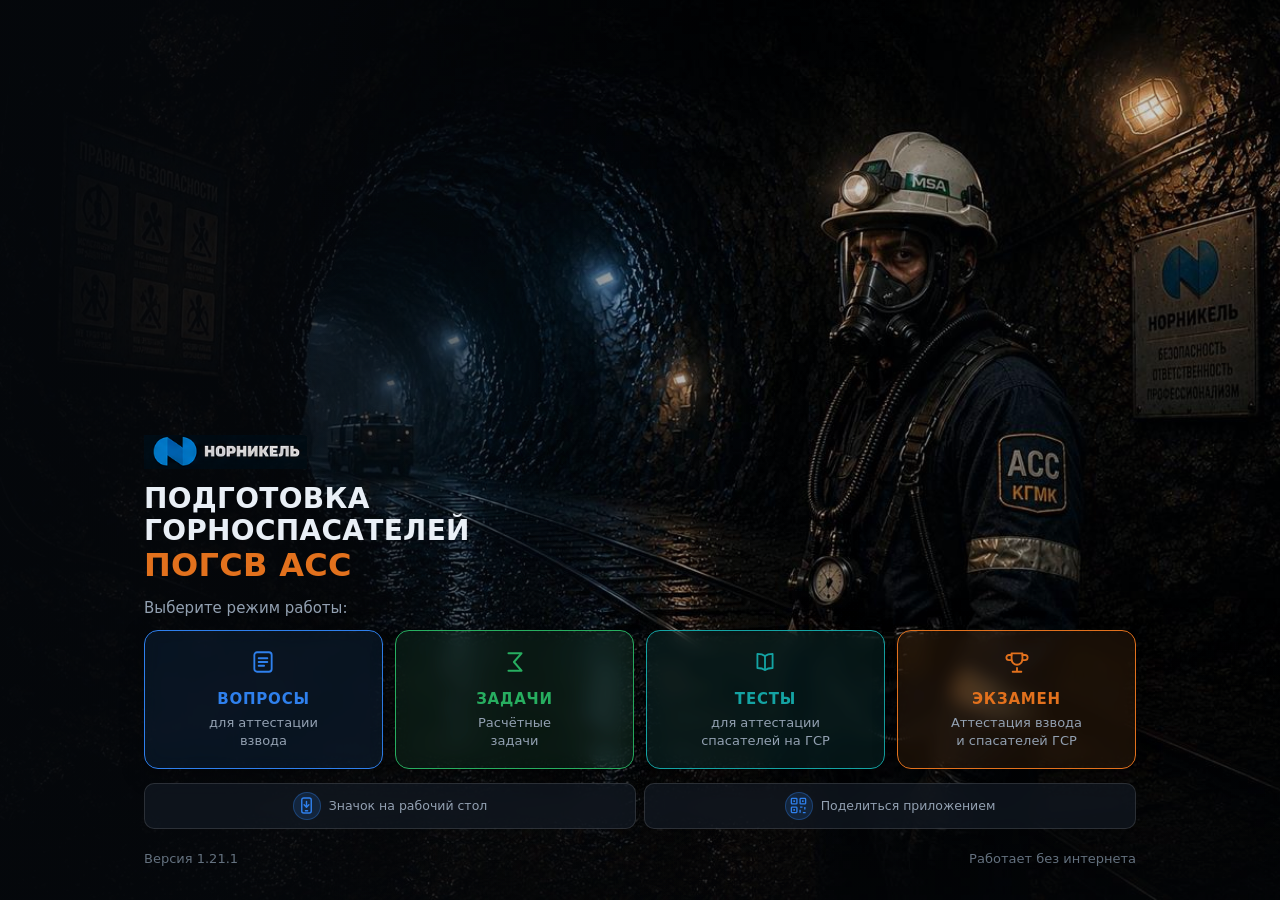
==== commit c153ada2: "Версия 1.21.1: проверка ответов в задачах комиссии" ====
--- a/index.html
+++ b/index.html
@@ -16,13 +16,13 @@
 
 <!-- Метка ?v= обновляется при выпуске новой версии: без неё браузер и телефон
      продолжают показывать старые скрипты из кеша. -->
-<link rel="stylesheet" href="assets/styles.css?v=1.21.0">
-<link rel="icon" type="image/png" href="assets/img/favicon.png?v=1.21.0">
+<link rel="stylesheet" href="assets/styles.css?v=1.21.1">
+<link rel="icon" type="image/png" href="assets/img/favicon.png?v=1.21.1">
 
 <!-- Установка на телефон: значок на рабочем столе и запуск без адресной
      строки браузера. Работает после размещения приложения на сайте. -->
-<link rel="manifest" href="manifest.webmanifest?v=1.21.0">
-<link rel="apple-touch-icon" href="assets/img/icon-192.png?v=1.21.0">
+<link rel="manifest" href="manifest.webmanifest?v=1.21.1">
+<link rel="apple-touch-icon" href="assets/img/icon-192.png?v=1.21.1">
 <meta name="theme-color" content="#0b1017">
 <meta name="apple-mobile-web-app-capable" content="yes">
 <meta name="apple-mobile-web-app-title" content="ПОГСВ АСС">
@@ -56,48 +56,48 @@
 </noscript>
 
 <!-- Настройки -->
-<script src="app/config.js?v=1.21.0"></script>
+<script src="app/config.js?v=1.21.1"></script>
 
 <!-- Нормативная база (заменяемый блок данных) -->
-<script src="app/data/normative/sources.js?v=1.21.0"></script>
-<script src="app/data/normative/ustav-251.js?v=1.21.0"></script>
-<script src="app/data/normative/fnp-520-app6.js?v=1.21.0"></script>
-<script src="app/data/normative/fnp-520-app7.js?v=1.21.0"></script>
-<script src="app/data/normative/apparatus.js?v=1.21.0"></script>
+<script src="app/data/normative/sources.js?v=1.21.1"></script>
+<script src="app/data/normative/ustav-251.js?v=1.21.1"></script>
+<script src="app/data/normative/fnp-520-app6.js?v=1.21.1"></script>
+<script src="app/data/normative/fnp-520-app7.js?v=1.21.1"></script>
+<script src="app/data/normative/apparatus.js?v=1.21.1"></script>
 
 <!-- Контент: вопросы и описания задач (заменяемый блок данных) -->
-<script src="app/data/questions.js?v=1.21.0"></script>
-<script src="app/data/vgk.js?v=1.21.0"></script>
-<script src="app/data/tasks/types.js?v=1.21.0"></script>
-<script src="app/data/tasks/ranges.js?v=1.21.0"></script>
-<script src="app/data/commission-tasks.js?v=1.21.0"></script>
+<script src="app/data/questions.js?v=1.21.1"></script>
+<script src="app/data/vgk.js?v=1.21.1"></script>
+<script src="app/data/tasks/types.js?v=1.21.1"></script>
+<script src="app/data/tasks/ranges.js?v=1.21.1"></script>
+<script src="app/data/commission-tasks.js?v=1.21.1"></script>
 
 <!-- Движок -->
-<script src="app/engine/rng.js?v=1.21.0"></script>
-<script src="app/engine/units.js?v=1.21.0"></script>
-<script src="app/engine/solvers/dask.js?v=1.21.0"></script>
-<script src="app/engine/solvers/thermal.js?v=1.21.0"></script>
-<script src="app/engine/solvers/smoke.js?v=1.21.0"></script>
-<script src="app/engine/scheme.js?v=1.21.0"></script>
-<script src="app/engine/generator.js?v=1.21.0"></script>
-<script src="app/engine/validator.js?v=1.21.0"></script>
-<script src="app/engine/pipeline.js?v=1.21.0"></script>
+<script src="app/engine/rng.js?v=1.21.1"></script>
+<script src="app/engine/units.js?v=1.21.1"></script>
+<script src="app/engine/solvers/dask.js?v=1.21.1"></script>
+<script src="app/engine/solvers/thermal.js?v=1.21.1"></script>
+<script src="app/engine/solvers/smoke.js?v=1.21.1"></script>
+<script src="app/engine/scheme.js?v=1.21.1"></script>
+<script src="app/engine/generator.js?v=1.21.1"></script>
+<script src="app/engine/validator.js?v=1.21.1"></script>
+<script src="app/engine/pipeline.js?v=1.21.1"></script>
 
 <!-- Каркас интерфейса -->
-<script src="app/core/ui.js?v=1.21.0"></script>
-<script src="app/core/pdf.js?v=1.21.0"></script>
-<script src="app/core/feedback.js?v=1.21.0"></script>
-<script src="app/core/state.js?v=1.21.0"></script>
-<script src="app/core/router.js?v=1.21.0"></script>
+<script src="app/core/ui.js?v=1.21.1"></script>
+<script src="app/core/pdf.js?v=1.21.1"></script>
+<script src="app/core/feedback.js?v=1.21.1"></script>
+<script src="app/core/state.js?v=1.21.1"></script>
+<script src="app/core/router.js?v=1.21.1"></script>
 
 <!-- Экраны -->
-<script src="app/screens/start.js?v=1.21.0"></script>
-<script src="app/screens/tests.js?v=1.21.0"></script>
-<script src="app/screens/tasks.js?v=1.21.0"></script>
-<script src="app/screens/exam.js?v=1.21.0"></script>
-<script src="app/screens/vgk.js?v=1.21.0"></script>
-<script src="app/screens/study.js?v=1.21.0"></script>
-<script src="app/screens/protocol.js?v=1.21.0"></script>
+<script src="app/screens/start.js?v=1.21.1"></script>
+<script src="app/screens/tests.js?v=1.21.1"></script>
+<script src="app/screens/tasks.js?v=1.21.1"></script>
+<script src="app/screens/exam.js?v=1.21.1"></script>
+<script src="app/screens/vgk.js?v=1.21.1"></script>
+<script src="app/screens/study.js?v=1.21.1"></script>
+<script src="app/screens/protocol.js?v=1.21.1"></script>
 
 <script>
   VGSCH.router.start(document.getElementById('app'));
@@ -124,7 +124,7 @@
     window.addEventListener('load', function () {
       /* updateViaCache: 'none' — сам файл потока браузеру кешировать нельзя.
          Иначе проверка обновления упирается в его же старую копию. */
-      navigator.serviceWorker.register('sw.js?v=1.21.0', { updateViaCache: 'none' })
+      navigator.serviceWorker.register('sw.js?v=1.21.1', { updateViaCache: 'none' })
         .then(function (reg) {
           /* Проверка обновления при каждом запуске: браузер сам ходит за новым
              потоком не всегда, а приложение должно быть свежим. */
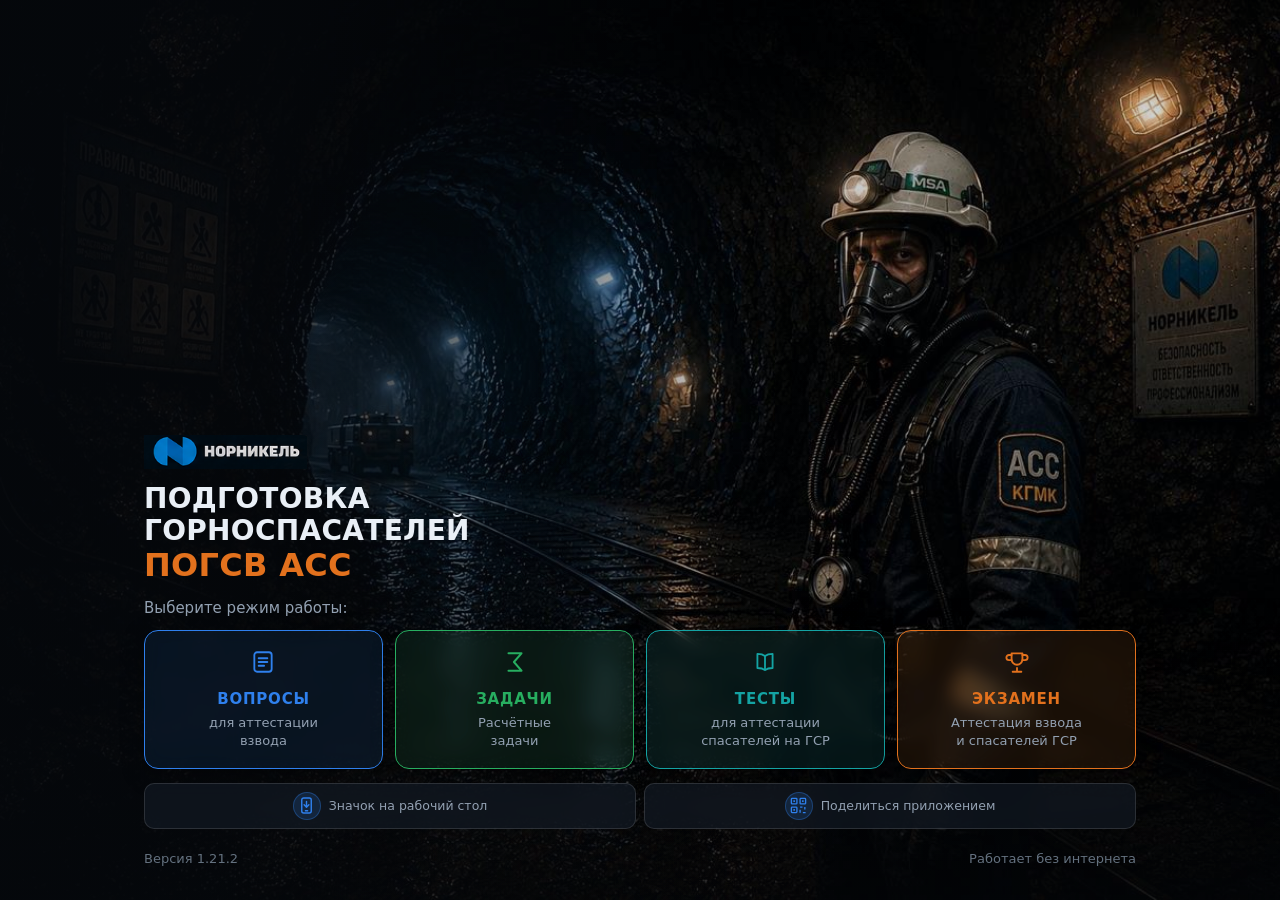
==== commit 3bcea345: "Версия 1.21.2: отдельная проверка всех ответов комиссии" ====
--- a/index.html
+++ b/index.html
@@ -16,13 +16,13 @@
 
 <!-- Метка ?v= обновляется при выпуске новой версии: без неё браузер и телефон
      продолжают показывать старые скрипты из кеша. -->
-<link rel="stylesheet" href="assets/styles.css?v=1.21.1">
-<link rel="icon" type="image/png" href="assets/img/favicon.png?v=1.21.1">
+<link rel="stylesheet" href="assets/styles.css?v=1.21.2">
+<link rel="icon" type="image/png" href="assets/img/favicon.png?v=1.21.2">
 
 <!-- Установка на телефон: значок на рабочем столе и запуск без адресной
      строки браузера. Работает после размещения приложения на сайте. -->
-<link rel="manifest" href="manifest.webmanifest?v=1.21.1">
-<link rel="apple-touch-icon" href="assets/img/icon-192.png?v=1.21.1">
+<link rel="manifest" href="manifest.webmanifest?v=1.21.2">
+<link rel="apple-touch-icon" href="assets/img/icon-192.png?v=1.21.2">
 <meta name="theme-color" content="#0b1017">
 <meta name="apple-mobile-web-app-capable" content="yes">
 <meta name="apple-mobile-web-app-title" content="ПОГСВ АСС">
@@ -56,48 +56,48 @@
 </noscript>
 
 <!-- Настройки -->
-<script src="app/config.js?v=1.21.1"></script>
+<script src="app/config.js?v=1.21.2"></script>
 
 <!-- Нормативная база (заменяемый блок данных) -->
-<script src="app/data/normative/sources.js?v=1.21.1"></script>
-<script src="app/data/normative/ustav-251.js?v=1.21.1"></script>
-<script src="app/data/normative/fnp-520-app6.js?v=1.21.1"></script>
-<script src="app/data/normative/fnp-520-app7.js?v=1.21.1"></script>
-<script src="app/data/normative/apparatus.js?v=1.21.1"></script>
+<script src="app/data/normative/sources.js?v=1.21.2"></script>
+<script src="app/data/normative/ustav-251.js?v=1.21.2"></script>
+<script src="app/data/normative/fnp-520-app6.js?v=1.21.2"></script>
+<script src="app/data/normative/fnp-520-app7.js?v=1.21.2"></script>
+<script src="app/data/normative/apparatus.js?v=1.21.2"></script>
 
 <!-- Контент: вопросы и описания задач (заменяемый блок данных) -->
-<script src="app/data/questions.js?v=1.21.1"></script>
-<script src="app/data/vgk.js?v=1.21.1"></script>
-<script src="app/data/tasks/types.js?v=1.21.1"></script>
-<script src="app/data/tasks/ranges.js?v=1.21.1"></script>
-<script src="app/data/commission-tasks.js?v=1.21.1"></script>
+<script src="app/data/questions.js?v=1.21.2"></script>
+<script src="app/data/vgk.js?v=1.21.2"></script>
+<script src="app/data/tasks/types.js?v=1.21.2"></script>
+<script src="app/data/tasks/ranges.js?v=1.21.2"></script>
+<script src="app/data/commission-tasks.js?v=1.21.2"></script>
 
 <!-- Движок -->
-<script src="app/engine/rng.js?v=1.21.1"></script>
-<script src="app/engine/units.js?v=1.21.1"></script>
-<script src="app/engine/solvers/dask.js?v=1.21.1"></script>
-<script src="app/engine/solvers/thermal.js?v=1.21.1"></script>
-<script src="app/engine/solvers/smoke.js?v=1.21.1"></script>
-<script src="app/engine/scheme.js?v=1.21.1"></script>
-<script src="app/engine/generator.js?v=1.21.1"></script>
-<script src="app/engine/validator.js?v=1.21.1"></script>
-<script src="app/engine/pipeline.js?v=1.21.1"></script>
+<script src="app/engine/rng.js?v=1.21.2"></script>
+<script src="app/engine/units.js?v=1.21.2"></script>
+<script src="app/engine/solvers/dask.js?v=1.21.2"></script>
+<script src="app/engine/solvers/thermal.js?v=1.21.2"></script>
+<script src="app/engine/solvers/smoke.js?v=1.21.2"></script>
+<script src="app/engine/scheme.js?v=1.21.2"></script>
+<script src="app/engine/generator.js?v=1.21.2"></script>
+<script src="app/engine/validator.js?v=1.21.2"></script>
+<script src="app/engine/pipeline.js?v=1.21.2"></script>
 
 <!-- Каркас интерфейса -->
-<script src="app/core/ui.js?v=1.21.1"></script>
-<script src="app/core/pdf.js?v=1.21.1"></script>
-<script src="app/core/feedback.js?v=1.21.1"></script>
-<script src="app/core/state.js?v=1.21.1"></script>
-<script src="app/core/router.js?v=1.21.1"></script>
+<script src="app/core/ui.js?v=1.21.2"></script>
+<script src="app/core/pdf.js?v=1.21.2"></script>
+<script src="app/core/feedback.js?v=1.21.2"></script>
+<script src="app/core/state.js?v=1.21.2"></script>
+<script src="app/core/router.js?v=1.21.2"></script>
 
 <!-- Экраны -->
-<script src="app/screens/start.js?v=1.21.1"></script>
-<script src="app/screens/tests.js?v=1.21.1"></script>
-<script src="app/screens/tasks.js?v=1.21.1"></script>
-<script src="app/screens/exam.js?v=1.21.1"></script>
-<script src="app/screens/vgk.js?v=1.21.1"></script>
-<script src="app/screens/study.js?v=1.21.1"></script>
-<script src="app/screens/protocol.js?v=1.21.1"></script>
+<script src="app/screens/start.js?v=1.21.2"></script>
+<script src="app/screens/tests.js?v=1.21.2"></script>
+<script src="app/screens/tasks.js?v=1.21.2"></script>
+<script src="app/screens/exam.js?v=1.21.2"></script>
+<script src="app/screens/vgk.js?v=1.21.2"></script>
+<script src="app/screens/study.js?v=1.21.2"></script>
+<script src="app/screens/protocol.js?v=1.21.2"></script>
 
 <script>
   VGSCH.router.start(document.getElementById('app'));
@@ -124,7 +124,7 @@
     window.addEventListener('load', function () {
       /* updateViaCache: 'none' — сам файл потока браузеру кешировать нельзя.
          Иначе проверка обновления упирается в его же старую копию. */
-      navigator.serviceWorker.register('sw.js?v=1.21.1', { updateViaCache: 'none' })
+      navigator.serviceWorker.register('sw.js?v=1.21.2', { updateViaCache: 'none' })
         .then(function (reg) {
           /* Проверка обновления при каждом запуске: браузер сам ходит за новым
              потоком не всегда, а приложение должно быть свежим. */
--- a/assets/styles.css
+++ b/assets/styles.css
@@ -1306,6 +1306,16 @@
 .commission-scheme text { fill:var(--text); font-size:13px; }
 .commission-scheme .point { font-size:13px; font-weight:800; }
 .commission-answer { margin-top:16px; padding:14px 16px; border-radius:14px; background:rgba(47,151,99,.16); border:1px solid rgba(83,205,139,.4); }
+.commission-answer-fields { display:grid; gap:13px; margin:18px 0; }
+.commission-answer-fields h4 { margin:0; }
+.commission-field { display:grid; gap:7px; }
+.commission-field > span { font-weight:700; line-height:1.35; }
+.commission-field select { width:100%; min-height:48px; border:1px solid var(--line); border-radius:12px; background:#111b26; color:var(--text); padding:0 13px; font:inherit; }
+.commission-review { display:grid; gap:8px; margin:14px 0 18px; padding:0; list-style:none; }
+.commission-review li { display:grid; gap:3px; padding:11px 13px; border-radius:12px; border:1px solid var(--line); background:rgba(255,255,255,.035); }
+.commission-review li.ok { border-color:rgba(83,205,139,.45); }
+.commission-review li.bad { border-color:rgba(235,102,91,.5); }
+.commission-review li span { color:var(--muted); font-size:13px; }
 
 @media (max-width:640px) {
   .commission-variants { grid-template-columns:repeat(2,minmax(0,1fr)); }
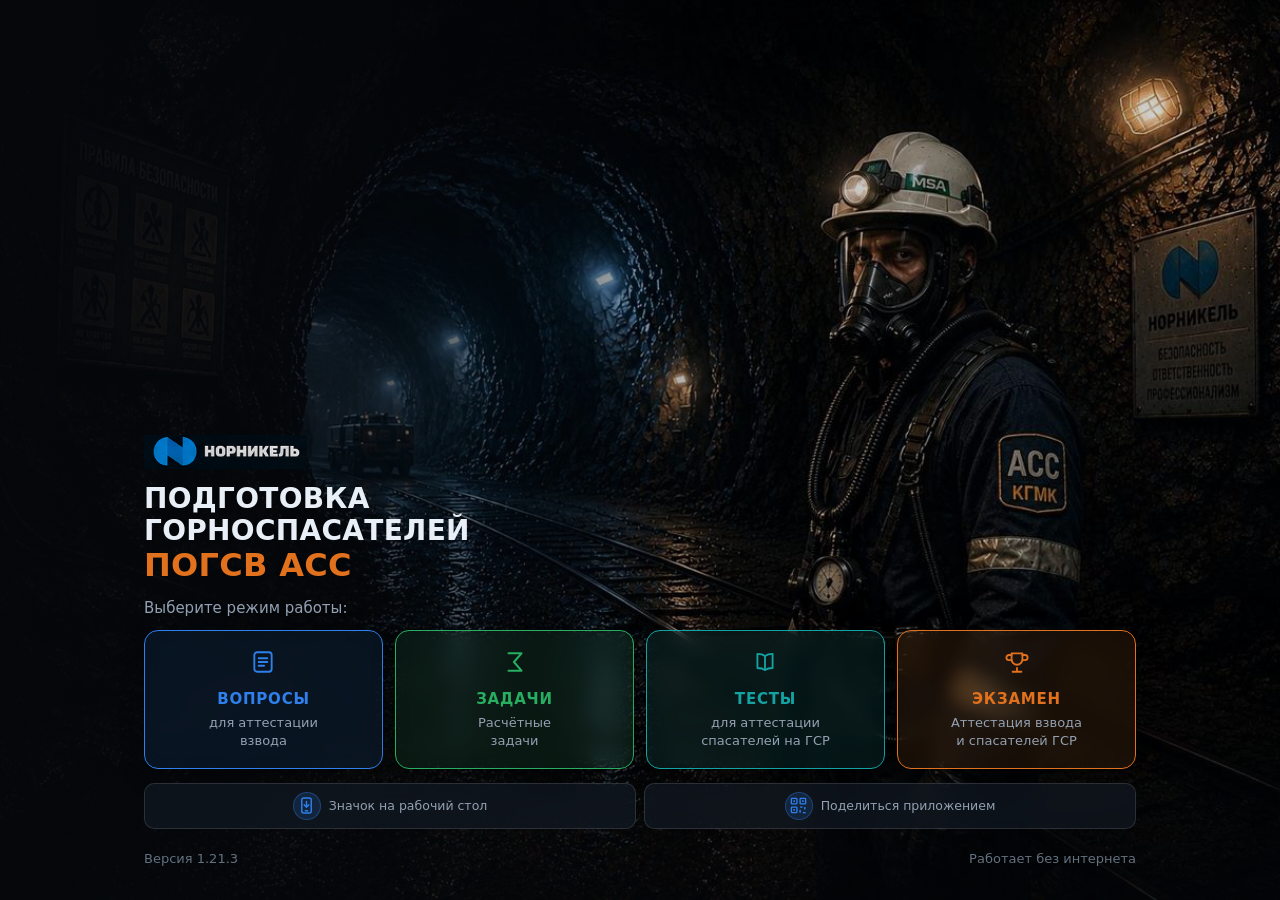
==== commit 172d38aa: "Версия 1.21.3: задачи комиссии в экзамене взвода" ====
--- a/index.html
+++ b/index.html
@@ -16,13 +16,13 @@
 
 <!-- Метка ?v= обновляется при выпуске новой версии: без неё браузер и телефон
      продолжают показывать старые скрипты из кеша. -->
-<link rel="stylesheet" href="assets/styles.css?v=1.21.2">
-<link rel="icon" type="image/png" href="assets/img/favicon.png?v=1.21.2">
+<link rel="stylesheet" href="assets/styles.css?v=1.21.3">
+<link rel="icon" type="image/png" href="assets/img/favicon.png?v=1.21.3">
 
 <!-- Установка на телефон: значок на рабочем столе и запуск без адресной
      строки браузера. Работает после размещения приложения на сайте. -->
-<link rel="manifest" href="manifest.webmanifest?v=1.21.2">
-<link rel="apple-touch-icon" href="assets/img/icon-192.png?v=1.21.2">
+<link rel="manifest" href="manifest.webmanifest?v=1.21.3">
+<link rel="apple-touch-icon" href="assets/img/icon-192.png?v=1.21.3">
 <meta name="theme-color" content="#0b1017">
 <meta name="apple-mobile-web-app-capable" content="yes">
 <meta name="apple-mobile-web-app-title" content="ПОГСВ АСС">
@@ -56,48 +56,48 @@
 </noscript>
 
 <!-- Настройки -->
-<script src="app/config.js?v=1.21.2"></script>
+<script src="app/config.js?v=1.21.3"></script>
 
 <!-- Нормативная база (заменяемый блок данных) -->
-<script src="app/data/normative/sources.js?v=1.21.2"></script>
-<script src="app/data/normative/ustav-251.js?v=1.21.2"></script>
-<script src="app/data/normative/fnp-520-app6.js?v=1.21.2"></script>
-<script src="app/data/normative/fnp-520-app7.js?v=1.21.2"></script>
-<script src="app/data/normative/apparatus.js?v=1.21.2"></script>
+<script src="app/data/normative/sources.js?v=1.21.3"></script>
+<script src="app/data/normative/ustav-251.js?v=1.21.3"></script>
+<script src="app/data/normative/fnp-520-app6.js?v=1.21.3"></script>
+<script src="app/data/normative/fnp-520-app7.js?v=1.21.3"></script>
+<script src="app/data/normative/apparatus.js?v=1.21.3"></script>
 
 <!-- Контент: вопросы и описания задач (заменяемый блок данных) -->
-<script src="app/data/questions.js?v=1.21.2"></script>
-<script src="app/data/vgk.js?v=1.21.2"></script>
-<script src="app/data/tasks/types.js?v=1.21.2"></script>
-<script src="app/data/tasks/ranges.js?v=1.21.2"></script>
-<script src="app/data/commission-tasks.js?v=1.21.2"></script>
+<script src="app/data/questions.js?v=1.21.3"></script>
+<script src="app/data/vgk.js?v=1.21.3"></script>
+<script src="app/data/tasks/types.js?v=1.21.3"></script>
+<script src="app/data/tasks/ranges.js?v=1.21.3"></script>
+<script src="app/data/commission-tasks.js?v=1.21.3"></script>
 
 <!-- Движок -->
-<script src="app/engine/rng.js?v=1.21.2"></script>
-<script src="app/engine/units.js?v=1.21.2"></script>
-<script src="app/engine/solvers/dask.js?v=1.21.2"></script>
-<script src="app/engine/solvers/thermal.js?v=1.21.2"></script>
-<script src="app/engine/solvers/smoke.js?v=1.21.2"></script>
-<script src="app/engine/scheme.js?v=1.21.2"></script>
-<script src="app/engine/generator.js?v=1.21.2"></script>
-<script src="app/engine/validator.js?v=1.21.2"></script>
-<script src="app/engine/pipeline.js?v=1.21.2"></script>
+<script src="app/engine/rng.js?v=1.21.3"></script>
+<script src="app/engine/units.js?v=1.21.3"></script>
+<script src="app/engine/solvers/dask.js?v=1.21.3"></script>
+<script src="app/engine/solvers/thermal.js?v=1.21.3"></script>
+<script src="app/engine/solvers/smoke.js?v=1.21.3"></script>
+<script src="app/engine/scheme.js?v=1.21.3"></script>
+<script src="app/engine/generator.js?v=1.21.3"></script>
+<script src="app/engine/validator.js?v=1.21.3"></script>
+<script src="app/engine/pipeline.js?v=1.21.3"></script>
 
 <!-- Каркас интерфейса -->
-<script src="app/core/ui.js?v=1.21.2"></script>
-<script src="app/core/pdf.js?v=1.21.2"></script>
-<script src="app/core/feedback.js?v=1.21.2"></script>
-<script src="app/core/state.js?v=1.21.2"></script>
-<script src="app/core/router.js?v=1.21.2"></script>
+<script src="app/core/ui.js?v=1.21.3"></script>
+<script src="app/core/pdf.js?v=1.21.3"></script>
+<script src="app/core/feedback.js?v=1.21.3"></script>
+<script src="app/core/state.js?v=1.21.3"></script>
+<script src="app/core/router.js?v=1.21.3"></script>
 
 <!-- Экраны -->
-<script src="app/screens/start.js?v=1.21.2"></script>
-<script src="app/screens/tests.js?v=1.21.2"></script>
-<script src="app/screens/tasks.js?v=1.21.2"></script>
-<script src="app/screens/exam.js?v=1.21.2"></script>
-<script src="app/screens/vgk.js?v=1.21.2"></script>
-<script src="app/screens/study.js?v=1.21.2"></script>
-<script src="app/screens/protocol.js?v=1.21.2"></script>
+<script src="app/screens/start.js?v=1.21.3"></script>
+<script src="app/screens/tests.js?v=1.21.3"></script>
+<script src="app/screens/tasks.js?v=1.21.3"></script>
+<script src="app/screens/exam.js?v=1.21.3"></script>
+<script src="app/screens/vgk.js?v=1.21.3"></script>
+<script src="app/screens/study.js?v=1.21.3"></script>
+<script src="app/screens/protocol.js?v=1.21.3"></script>
 
 <script>
   VGSCH.router.start(document.getElementById('app'));
@@ -124,7 +124,7 @@
     window.addEventListener('load', function () {
       /* updateViaCache: 'none' — сам файл потока браузеру кешировать нельзя.
          Иначе проверка обновления упирается в его же старую копию. */
-      navigator.serviceWorker.register('sw.js?v=1.21.2', { updateViaCache: 'none' })
+      navigator.serviceWorker.register('sw.js?v=1.21.3', { updateViaCache: 'none' })
         .then(function (reg) {
           /* Проверка обновления при каждом запуске: браузер сам ходит за новым
              потоком не всегда, а приложение должно быть свежим. */
--- a/assets/styles.css
+++ b/assets/styles.css
@@ -1304,6 +1304,9 @@
 .commission-scheme polyline { fill:none; stroke:#f0b24f; stroke-width:7; stroke-linecap:round; stroke-linejoin:round; }
 .commission-scheme circle { fill:#101923; stroke:#f0b24f; stroke-width:3; }
 .commission-scheme text { fill:var(--text); font-size:13px; }
+.commission-scheme .seg-label,
+.commission-scheme .seg-sub { paint-order:stroke fill; stroke:#071019; stroke-width:7px; stroke-linejoin:round; font-weight:700; }
+.commission-scheme .seg-sub { fill:#d9e2eb; font-size:12px; font-weight:600; }
 .commission-scheme .point { font-size:13px; font-weight:800; }
 .commission-answer { margin-top:16px; padding:14px 16px; border-radius:14px; background:rgba(47,151,99,.16); border:1px solid rgba(83,205,139,.4); }
 .commission-answer-fields { display:grid; gap:13px; margin:18px 0; }
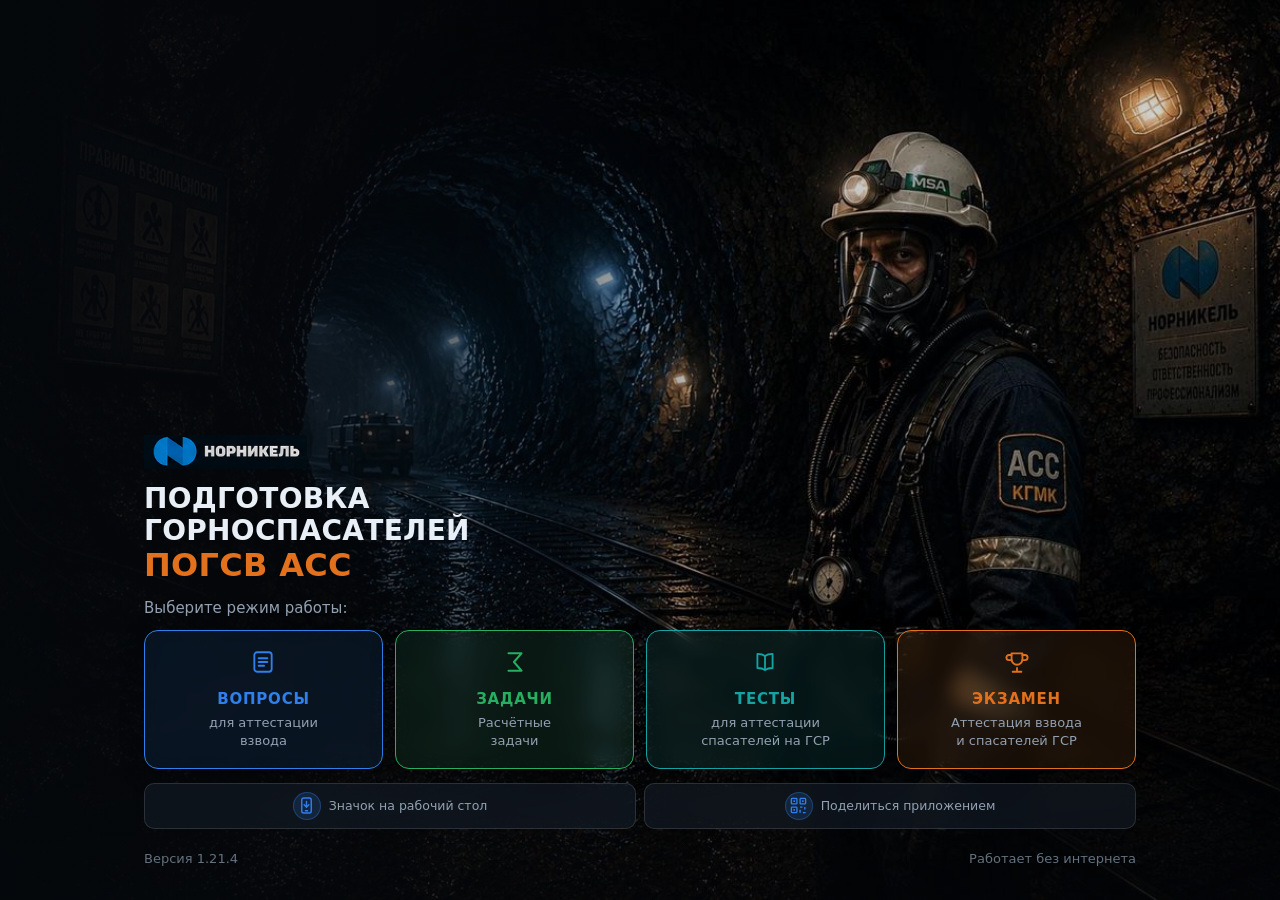
==== commit 2bffa7e0: "Версия 1.21.4: задачи открываются с условия и не перезапускаются" ====
--- a/index.html
+++ b/index.html
@@ -16,13 +16,13 @@
 
 <!-- Метка ?v= обновляется при выпуске новой версии: без неё браузер и телефон
      продолжают показывать старые скрипты из кеша. -->
-<link rel="stylesheet" href="assets/styles.css?v=1.21.3">
-<link rel="icon" type="image/png" href="assets/img/favicon.png?v=1.21.3">
+<link rel="stylesheet" href="assets/styles.css?v=1.21.4">
+<link rel="icon" type="image/png" href="assets/img/favicon.png?v=1.21.4">
 
 <!-- Установка на телефон: значок на рабочем столе и запуск без адресной
      строки браузера. Работает после размещения приложения на сайте. -->
-<link rel="manifest" href="manifest.webmanifest?v=1.21.3">
-<link rel="apple-touch-icon" href="assets/img/icon-192.png?v=1.21.3">
+<link rel="manifest" href="manifest.webmanifest?v=1.21.4">
+<link rel="apple-touch-icon" href="assets/img/icon-192.png?v=1.21.4">
 <meta name="theme-color" content="#0b1017">
 <meta name="apple-mobile-web-app-capable" content="yes">
 <meta name="apple-mobile-web-app-title" content="ПОГСВ АСС">
@@ -56,48 +56,48 @@
 </noscript>
 
 <!-- Настройки -->
-<script src="app/config.js?v=1.21.3"></script>
+<script src="app/config.js?v=1.21.4"></script>
 
 <!-- Нормативная база (заменяемый блок данных) -->
-<script src="app/data/normative/sources.js?v=1.21.3"></script>
-<script src="app/data/normative/ustav-251.js?v=1.21.3"></script>
-<script src="app/data/normative/fnp-520-app6.js?v=1.21.3"></script>
-<script src="app/data/normative/fnp-520-app7.js?v=1.21.3"></script>
-<script src="app/data/normative/apparatus.js?v=1.21.3"></script>
+<script src="app/data/normative/sources.js?v=1.21.4"></script>
+<script src="app/data/normative/ustav-251.js?v=1.21.4"></script>
+<script src="app/data/normative/fnp-520-app6.js?v=1.21.4"></script>
+<script src="app/data/normative/fnp-520-app7.js?v=1.21.4"></script>
+<script src="app/data/normative/apparatus.js?v=1.21.4"></script>
 
 <!-- Контент: вопросы и описания задач (заменяемый блок данных) -->
-<script src="app/data/questions.js?v=1.21.3"></script>
-<script src="app/data/vgk.js?v=1.21.3"></script>
-<script src="app/data/tasks/types.js?v=1.21.3"></script>
-<script src="app/data/tasks/ranges.js?v=1.21.3"></script>
-<script src="app/data/commission-tasks.js?v=1.21.3"></script>
+<script src="app/data/questions.js?v=1.21.4"></script>
+<script src="app/data/vgk.js?v=1.21.4"></script>
+<script src="app/data/tasks/types.js?v=1.21.4"></script>
+<script src="app/data/tasks/ranges.js?v=1.21.4"></script>
+<script src="app/data/commission-tasks.js?v=1.21.4"></script>
 
 <!-- Движок -->
-<script src="app/engine/rng.js?v=1.21.3"></script>
-<script src="app/engine/units.js?v=1.21.3"></script>
-<script src="app/engine/solvers/dask.js?v=1.21.3"></script>
-<script src="app/engine/solvers/thermal.js?v=1.21.3"></script>
-<script src="app/engine/solvers/smoke.js?v=1.21.3"></script>
-<script src="app/engine/scheme.js?v=1.21.3"></script>
-<script src="app/engine/generator.js?v=1.21.3"></script>
-<script src="app/engine/validator.js?v=1.21.3"></script>
-<script src="app/engine/pipeline.js?v=1.21.3"></script>
+<script src="app/engine/rng.js?v=1.21.4"></script>
+<script src="app/engine/units.js?v=1.21.4"></script>
+<script src="app/engine/solvers/dask.js?v=1.21.4"></script>
+<script src="app/engine/solvers/thermal.js?v=1.21.4"></script>
+<script src="app/engine/solvers/smoke.js?v=1.21.4"></script>
+<script src="app/engine/scheme.js?v=1.21.4"></script>
+<script src="app/engine/generator.js?v=1.21.4"></script>
+<script src="app/engine/validator.js?v=1.21.4"></script>
+<script src="app/engine/pipeline.js?v=1.21.4"></script>
 
 <!-- Каркас интерфейса -->
-<script src="app/core/ui.js?v=1.21.3"></script>
-<script src="app/core/pdf.js?v=1.21.3"></script>
-<script src="app/core/feedback.js?v=1.21.3"></script>
-<script src="app/core/state.js?v=1.21.3"></script>
-<script src="app/core/router.js?v=1.21.3"></script>
+<script src="app/core/ui.js?v=1.21.4"></script>
+<script src="app/core/pdf.js?v=1.21.4"></script>
+<script src="app/core/feedback.js?v=1.21.4"></script>
+<script src="app/core/state.js?v=1.21.4"></script>
+<script src="app/core/router.js?v=1.21.4"></script>
 
 <!-- Экраны -->
-<script src="app/screens/start.js?v=1.21.3"></script>
-<script src="app/screens/tests.js?v=1.21.3"></script>
-<script src="app/screens/tasks.js?v=1.21.3"></script>
-<script src="app/screens/exam.js?v=1.21.3"></script>
-<script src="app/screens/vgk.js?v=1.21.3"></script>
-<script src="app/screens/study.js?v=1.21.3"></script>
-<script src="app/screens/protocol.js?v=1.21.3"></script>
+<script src="app/screens/start.js?v=1.21.4"></script>
+<script src="app/screens/tests.js?v=1.21.4"></script>
+<script src="app/screens/tasks.js?v=1.21.4"></script>
+<script src="app/screens/exam.js?v=1.21.4"></script>
+<script src="app/screens/vgk.js?v=1.21.4"></script>
+<script src="app/screens/study.js?v=1.21.4"></script>
+<script src="app/screens/protocol.js?v=1.21.4"></script>
 
 <script>
   VGSCH.router.start(document.getElementById('app'));
@@ -117,6 +117,10 @@
     var reloaded = false;
     navigator.serviceWorker.addEventListener('controllerchange', function () {
       if (reloaded) return;
+      /* Не прерываем вопрос, задачу или экзамен внезапной перезагрузкой.
+         Обновление сразу применяется только пока человек на главной;
+         в остальных режимах новая версия откроется при следующем запуске. */
+      if (document.body.dataset.screen && document.body.dataset.screen !== 'start') return;
       reloaded = true;
       location.reload();
     });
@@ -124,7 +128,7 @@
     window.addEventListener('load', function () {
       /* updateViaCache: 'none' — сам файл потока браузеру кешировать нельзя.
          Иначе проверка обновления упирается в его же старую копию. */
-      navigator.serviceWorker.register('sw.js?v=1.21.3', { updateViaCache: 'none' })
+      navigator.serviceWorker.register('sw.js?v=1.21.4', { updateViaCache: 'none' })
         .then(function (reg) {
           /* Проверка обновления при каждом запуске: браузер сам ходит за новым
              потоком не всегда, а приложение должно быть свежим. */
@@ -163,6 +167,10 @@
         var fresh = m && m[1];
         if (!fresh || fresh === VGSCH.config.version) return;
 
+        /* Проверка могла завершиться уже после перехода с главной. Удалять
+           хранилище и перегружать приложение посреди решения нельзя. */
+        if (document.body.dataset.screen && document.body.dataset.screen !== 'start') return;
+
         /* Повторную попытку в этой же вкладке не делаем: если после
            перезагрузки версия всё равно старая, лучше показать хоть что-то,
            чем крутить страницу по кругу. */
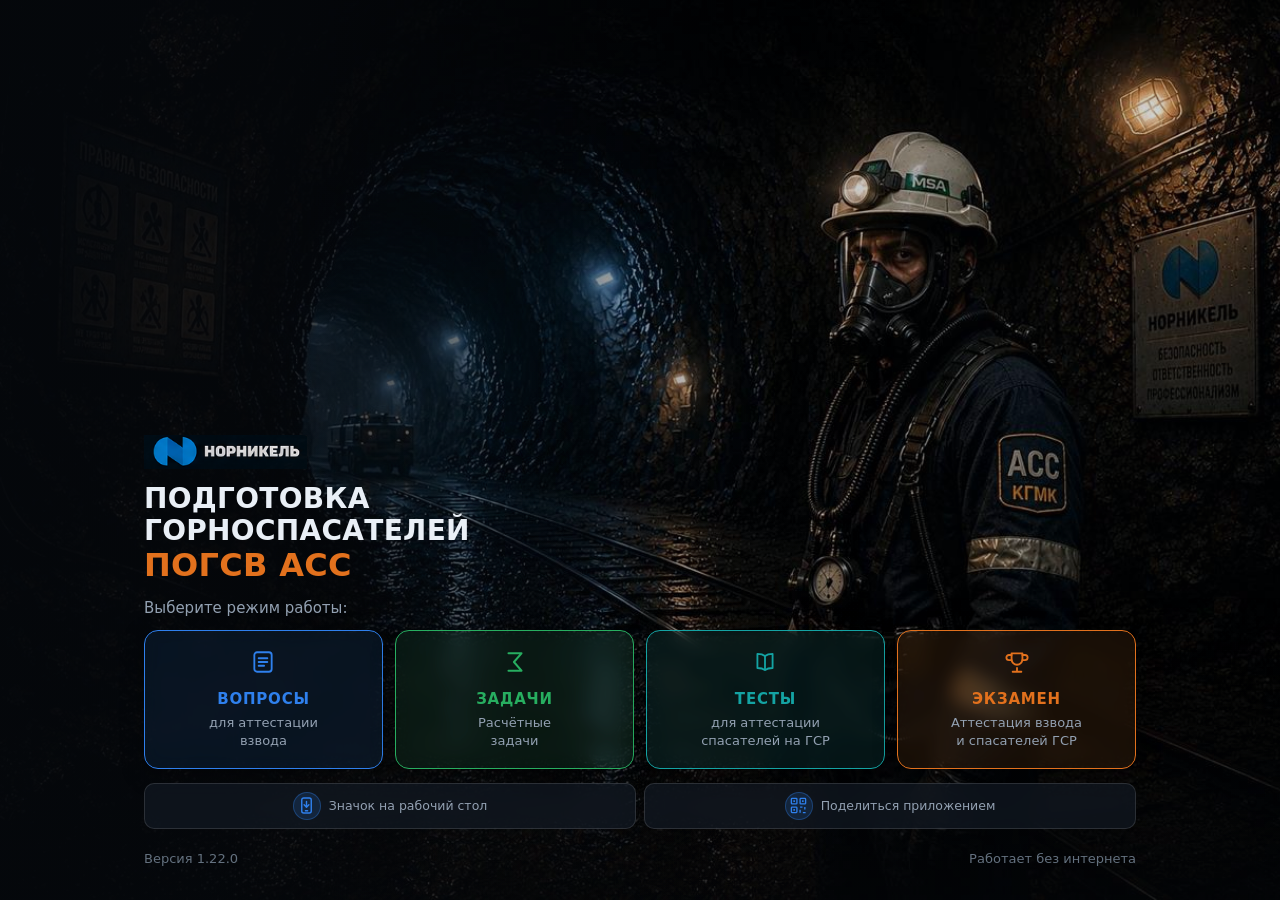
==== commit 2e0f1f62: "Версия 1.22.0: полные условия и подробные решения задач МЧС" ====
--- a/index.html
+++ b/index.html
@@ -16,13 +16,13 @@
 
 <!-- Метка ?v= обновляется при выпуске новой версии: без неё браузер и телефон
      продолжают показывать старые скрипты из кеша. -->
-<link rel="stylesheet" href="assets/styles.css?v=1.21.4">
-<link rel="icon" type="image/png" href="assets/img/favicon.png?v=1.21.4">
+<link rel="stylesheet" href="assets/styles.css?v=1.22.0">
+<link rel="icon" type="image/png" href="assets/img/favicon.png?v=1.22.0">
 
 <!-- Установка на телефон: значок на рабочем столе и запуск без адресной
      строки браузера. Работает после размещения приложения на сайте. -->
-<link rel="manifest" href="manifest.webmanifest?v=1.21.4">
-<link rel="apple-touch-icon" href="assets/img/icon-192.png?v=1.21.4">
+<link rel="manifest" href="manifest.webmanifest?v=1.22.0">
+<link rel="apple-touch-icon" href="assets/img/icon-192.png?v=1.22.0">
 <meta name="theme-color" content="#0b1017">
 <meta name="apple-mobile-web-app-capable" content="yes">
 <meta name="apple-mobile-web-app-title" content="ПОГСВ АСС">
@@ -56,48 +56,48 @@
 </noscript>
 
 <!-- Настройки -->
-<script src="app/config.js?v=1.21.4"></script>
+<script src="app/config.js?v=1.22.0"></script>
 
 <!-- Нормативная база (заменяемый блок данных) -->
-<script src="app/data/normative/sources.js?v=1.21.4"></script>
-<script src="app/data/normative/ustav-251.js?v=1.21.4"></script>
-<script src="app/data/normative/fnp-520-app6.js?v=1.21.4"></script>
-<script src="app/data/normative/fnp-520-app7.js?v=1.21.4"></script>
-<script src="app/data/normative/apparatus.js?v=1.21.4"></script>
+<script src="app/data/normative/sources.js?v=1.22.0"></script>
+<script src="app/data/normative/ustav-251.js?v=1.22.0"></script>
+<script src="app/data/normative/fnp-520-app6.js?v=1.22.0"></script>
+<script src="app/data/normative/fnp-520-app7.js?v=1.22.0"></script>
+<script src="app/data/normative/apparatus.js?v=1.22.0"></script>
 
 <!-- Контент: вопросы и описания задач (заменяемый блок данных) -->
-<script src="app/data/questions.js?v=1.21.4"></script>
-<script src="app/data/vgk.js?v=1.21.4"></script>
-<script src="app/data/tasks/types.js?v=1.21.4"></script>
-<script src="app/data/tasks/ranges.js?v=1.21.4"></script>
-<script src="app/data/commission-tasks.js?v=1.21.4"></script>
+<script src="app/data/questions.js?v=1.22.0"></script>
+<script src="app/data/vgk.js?v=1.22.0"></script>
+<script src="app/data/tasks/types.js?v=1.22.0"></script>
+<script src="app/data/tasks/ranges.js?v=1.22.0"></script>
+<script src="app/data/commission-tasks.js?v=1.22.0"></script>
 
 <!-- Движок -->
-<script src="app/engine/rng.js?v=1.21.4"></script>
-<script src="app/engine/units.js?v=1.21.4"></script>
-<script src="app/engine/solvers/dask.js?v=1.21.4"></script>
-<script src="app/engine/solvers/thermal.js?v=1.21.4"></script>
-<script src="app/engine/solvers/smoke.js?v=1.21.4"></script>
-<script src="app/engine/scheme.js?v=1.21.4"></script>
-<script src="app/engine/generator.js?v=1.21.4"></script>
-<script src="app/engine/validator.js?v=1.21.4"></script>
-<script src="app/engine/pipeline.js?v=1.21.4"></script>
+<script src="app/engine/rng.js?v=1.22.0"></script>
+<script src="app/engine/units.js?v=1.22.0"></script>
+<script src="app/engine/solvers/dask.js?v=1.22.0"></script>
+<script src="app/engine/solvers/thermal.js?v=1.22.0"></script>
+<script src="app/engine/solvers/smoke.js?v=1.22.0"></script>
+<script src="app/engine/scheme.js?v=1.22.0"></script>
+<script src="app/engine/generator.js?v=1.22.0"></script>
+<script src="app/engine/validator.js?v=1.22.0"></script>
+<script src="app/engine/pipeline.js?v=1.22.0"></script>
 
 <!-- Каркас интерфейса -->
-<script src="app/core/ui.js?v=1.21.4"></script>
-<script src="app/core/pdf.js?v=1.21.4"></script>
-<script src="app/core/feedback.js?v=1.21.4"></script>
-<script src="app/core/state.js?v=1.21.4"></script>
-<script src="app/core/router.js?v=1.21.4"></script>
+<script src="app/core/ui.js?v=1.22.0"></script>
+<script src="app/core/pdf.js?v=1.22.0"></script>
+<script src="app/core/feedback.js?v=1.22.0"></script>
+<script src="app/core/state.js?v=1.22.0"></script>
+<script src="app/core/router.js?v=1.22.0"></script>
 
 <!-- Экраны -->
-<script src="app/screens/start.js?v=1.21.4"></script>
-<script src="app/screens/tests.js?v=1.21.4"></script>
-<script src="app/screens/tasks.js?v=1.21.4"></script>
-<script src="app/screens/exam.js?v=1.21.4"></script>
-<script src="app/screens/vgk.js?v=1.21.4"></script>
-<script src="app/screens/study.js?v=1.21.4"></script>
-<script src="app/screens/protocol.js?v=1.21.4"></script>
+<script src="app/screens/start.js?v=1.22.0"></script>
+<script src="app/screens/tests.js?v=1.22.0"></script>
+<script src="app/screens/tasks.js?v=1.22.0"></script>
+<script src="app/screens/exam.js?v=1.22.0"></script>
+<script src="app/screens/vgk.js?v=1.22.0"></script>
+<script src="app/screens/study.js?v=1.22.0"></script>
+<script src="app/screens/protocol.js?v=1.22.0"></script>
 
 <script>
   VGSCH.router.start(document.getElementById('app'));
@@ -128,7 +128,7 @@
     window.addEventListener('load', function () {
       /* updateViaCache: 'none' — сам файл потока браузеру кешировать нельзя.
          Иначе проверка обновления упирается в его же старую копию. */
-      navigator.serviceWorker.register('sw.js?v=1.21.4', { updateViaCache: 'none' })
+      navigator.serviceWorker.register('sw.js?v=1.22.0', { updateViaCache: 'none' })
         .then(function (reg) {
           /* Проверка обновления при каждом запуске: браузер сам ходит за новым
              потоком не всегда, а приложение должно быть свежим. */
--- a/assets/styles.css
+++ b/assets/styles.css
@@ -572,6 +572,8 @@
 .solve-body .val { font-size: 15px; font-variant-numeric: tabular-nums; margin: 6px 0; }
 .solve-body .pt { margin-top: 10px; font-size: 12.5px; color: var(--text-mute); }
 .solve-body .dt { margin-top: 8px; font-size: 13px; color: var(--text-dim); }
+.calc-lines { display:grid; gap:9px; margin:14px 0 0; padding-left:24px; color:var(--text); font-size:13.5px; line-height:1.52; }
+.calc-lines li::marker { color:var(--tasks); font-weight:800; }
 
 /* ============================================================ схема ====== */
 
@@ -1295,6 +1297,7 @@
 
 /* Фиксированные комбинированные задачи комиссии МЧС. */
 .commission-pick { border-color:rgba(237,174,72,.55); }
+.commission-condition { white-space:pre-line; }
 .commission-series { margin-top:20px; }
 .commission-series h4 { margin:0 0 10px; }
 .commission-variants { display:grid; grid-template-columns:repeat(5,minmax(0,1fr)); gap:10px; }
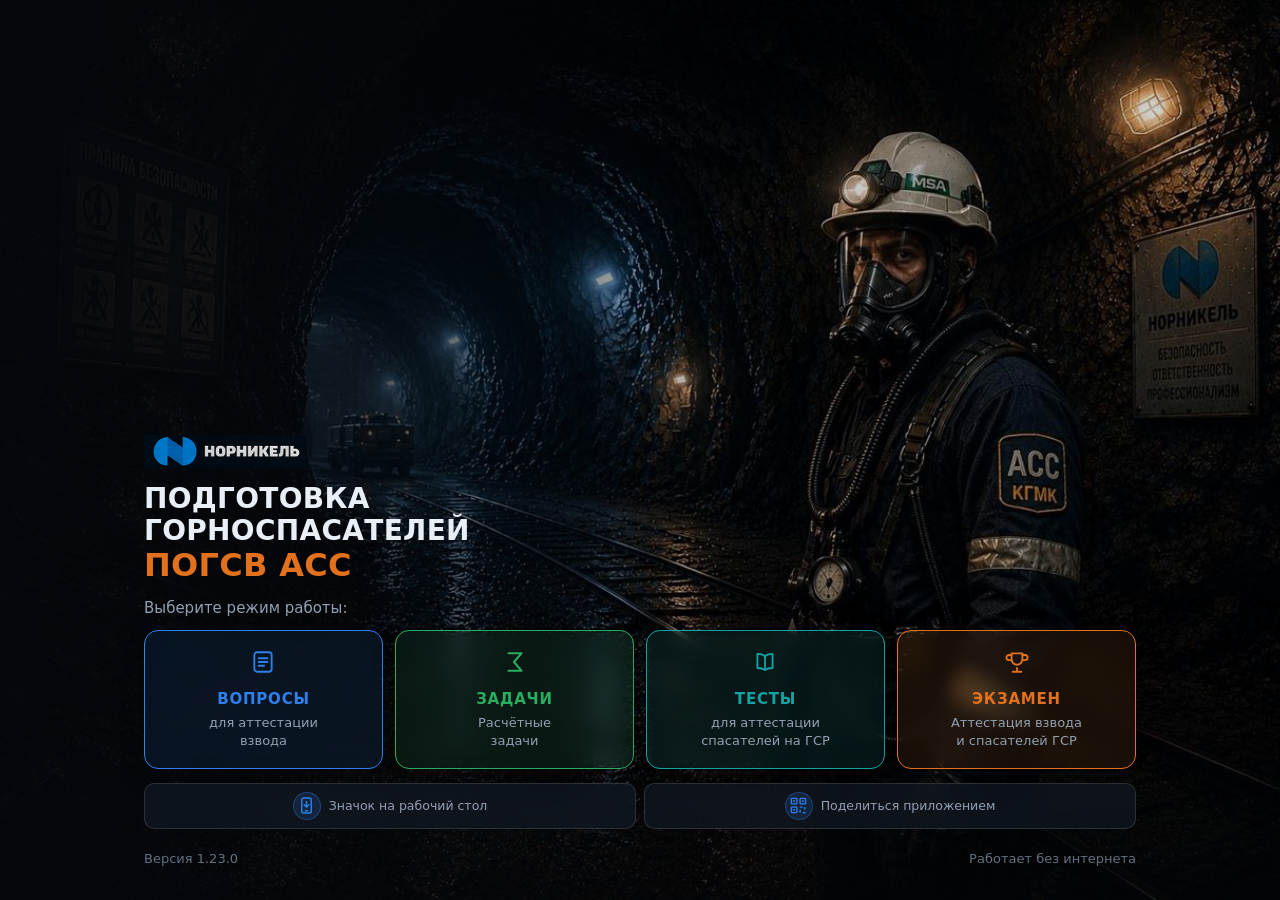
==== commit 7bf4f4fe: "Версия 1.23.0: исправлены ответы по Р-34, огнетушителям и работе при −25 °C" ====
--- a/index.html
+++ b/index.html
@@ -16,13 +16,13 @@
 
 <!-- Метка ?v= обновляется при выпуске новой версии: без неё браузер и телефон
      продолжают показывать старые скрипты из кеша. -->
-<link rel="stylesheet" href="assets/styles.css?v=1.22.0">
-<link rel="icon" type="image/png" href="assets/img/favicon.png?v=1.22.0">
+<link rel="stylesheet" href="assets/styles.css?v=1.23.0">
+<link rel="icon" type="image/png" href="assets/img/favicon.png?v=1.23.0">
 
 <!-- Установка на телефон: значок на рабочем столе и запуск без адресной
      строки браузера. Работает после размещения приложения на сайте. -->
-<link rel="manifest" href="manifest.webmanifest?v=1.22.0">
-<link rel="apple-touch-icon" href="assets/img/icon-192.png?v=1.22.0">
+<link rel="manifest" href="manifest.webmanifest?v=1.23.0">
+<link rel="apple-touch-icon" href="assets/img/icon-192.png?v=1.23.0">
 <meta name="theme-color" content="#0b1017">
 <meta name="apple-mobile-web-app-capable" content="yes">
 <meta name="apple-mobile-web-app-title" content="ПОГСВ АСС">
@@ -56,48 +56,48 @@
 </noscript>
 
 <!-- Настройки -->
-<script src="app/config.js?v=1.22.0"></script>
+<script src="app/config.js?v=1.23.0"></script>
 
 <!-- Нормативная база (заменяемый блок данных) -->
-<script src="app/data/normative/sources.js?v=1.22.0"></script>
-<script src="app/data/normative/ustav-251.js?v=1.22.0"></script>
-<script src="app/data/normative/fnp-520-app6.js?v=1.22.0"></script>
-<script src="app/data/normative/fnp-520-app7.js?v=1.22.0"></script>
-<script src="app/data/normative/apparatus.js?v=1.22.0"></script>
+<script src="app/data/normative/sources.js?v=1.23.0"></script>
+<script src="app/data/normative/ustav-251.js?v=1.23.0"></script>
+<script src="app/data/normative/fnp-520-app6.js?v=1.23.0"></script>
+<script src="app/data/normative/fnp-520-app7.js?v=1.23.0"></script>
+<script src="app/data/normative/apparatus.js?v=1.23.0"></script>
 
 <!-- Контент: вопросы и описания задач (заменяемый блок данных) -->
-<script src="app/data/questions.js?v=1.22.0"></script>
-<script src="app/data/vgk.js?v=1.22.0"></script>
-<script src="app/data/tasks/types.js?v=1.22.0"></script>
-<script src="app/data/tasks/ranges.js?v=1.22.0"></script>
-<script src="app/data/commission-tasks.js?v=1.22.0"></script>
+<script src="app/data/questions.js?v=1.23.0"></script>
+<script src="app/data/vgk.js?v=1.23.0"></script>
+<script src="app/data/tasks/types.js?v=1.23.0"></script>
+<script src="app/data/tasks/ranges.js?v=1.23.0"></script>
+<script src="app/data/commission-tasks.js?v=1.23.0"></script>
 
 <!-- Движок -->
-<script src="app/engine/rng.js?v=1.22.0"></script>
-<script src="app/engine/units.js?v=1.22.0"></script>
-<script src="app/engine/solvers/dask.js?v=1.22.0"></script>
-<script src="app/engine/solvers/thermal.js?v=1.22.0"></script>
-<script src="app/engine/solvers/smoke.js?v=1.22.0"></script>
-<script src="app/engine/scheme.js?v=1.22.0"></script>
-<script src="app/engine/generator.js?v=1.22.0"></script>
-<script src="app/engine/validator.js?v=1.22.0"></script>
-<script src="app/engine/pipeline.js?v=1.22.0"></script>
+<script src="app/engine/rng.js?v=1.23.0"></script>
+<script src="app/engine/units.js?v=1.23.0"></script>
+<script src="app/engine/solvers/dask.js?v=1.23.0"></script>
+<script src="app/engine/solvers/thermal.js?v=1.23.0"></script>
+<script src="app/engine/solvers/smoke.js?v=1.23.0"></script>
+<script src="app/engine/scheme.js?v=1.23.0"></script>
+<script src="app/engine/generator.js?v=1.23.0"></script>
+<script src="app/engine/validator.js?v=1.23.0"></script>
+<script src="app/engine/pipeline.js?v=1.23.0"></script>
 
 <!-- Каркас интерфейса -->
-<script src="app/core/ui.js?v=1.22.0"></script>
-<script src="app/core/pdf.js?v=1.22.0"></script>
-<script src="app/core/feedback.js?v=1.22.0"></script>
-<script src="app/core/state.js?v=1.22.0"></script>
-<script src="app/core/router.js?v=1.22.0"></script>
+<script src="app/core/ui.js?v=1.23.0"></script>
+<script src="app/core/pdf.js?v=1.23.0"></script>
+<script src="app/core/feedback.js?v=1.23.0"></script>
+<script src="app/core/state.js?v=1.23.0"></script>
+<script src="app/core/router.js?v=1.23.0"></script>
 
 <!-- Экраны -->
-<script src="app/screens/start.js?v=1.22.0"></script>
-<script src="app/screens/tests.js?v=1.22.0"></script>
-<script src="app/screens/tasks.js?v=1.22.0"></script>
-<script src="app/screens/exam.js?v=1.22.0"></script>
-<script src="app/screens/vgk.js?v=1.22.0"></script>
-<script src="app/screens/study.js?v=1.22.0"></script>
-<script src="app/screens/protocol.js?v=1.22.0"></script>
+<script src="app/screens/start.js?v=1.23.0"></script>
+<script src="app/screens/tests.js?v=1.23.0"></script>
+<script src="app/screens/tasks.js?v=1.23.0"></script>
+<script src="app/screens/exam.js?v=1.23.0"></script>
+<script src="app/screens/vgk.js?v=1.23.0"></script>
+<script src="app/screens/study.js?v=1.23.0"></script>
+<script src="app/screens/protocol.js?v=1.23.0"></script>
 
 <script>
   VGSCH.router.start(document.getElementById('app'));
@@ -128,7 +128,7 @@
     window.addEventListener('load', function () {
       /* updateViaCache: 'none' — сам файл потока браузеру кешировать нельзя.
          Иначе проверка обновления упирается в его же старую копию. */
-      navigator.serviceWorker.register('sw.js?v=1.22.0', { updateViaCache: 'none' })
+      navigator.serviceWorker.register('sw.js?v=1.23.0', { updateViaCache: 'none' })
         .then(function (reg) {
           /* Проверка обновления при каждом запуске: браузер сам ходит за новым
              потоком не всегда, а приложение должно быть свежим. */
--- a/assets/styles.css
+++ b/assets/styles.css
@@ -509,7 +509,7 @@
 .verdict.ok b  { color: #6fd39b; }
 .verdict.bad b { color: #f28e8b; }
 .verdict .txt { font-size: 14px; color: var(--text-dim); }
-.verdict .src { display: block; margin-top: 7px; font-size: 12.5px; color: var(--text-mute); }
+.verdict .src { display: block; margin-top: 7px; font-size: 13.5px; color: var(--text-dim); }
 /* Снимок показывается целиком: высота задаётся им, ширина подстраивается.
    Так рамка ровно облегает фигуру — раньше стояла фиксированная ширина
    и min-height, из-за чего под коротким текстом оставалась пустая полоса
